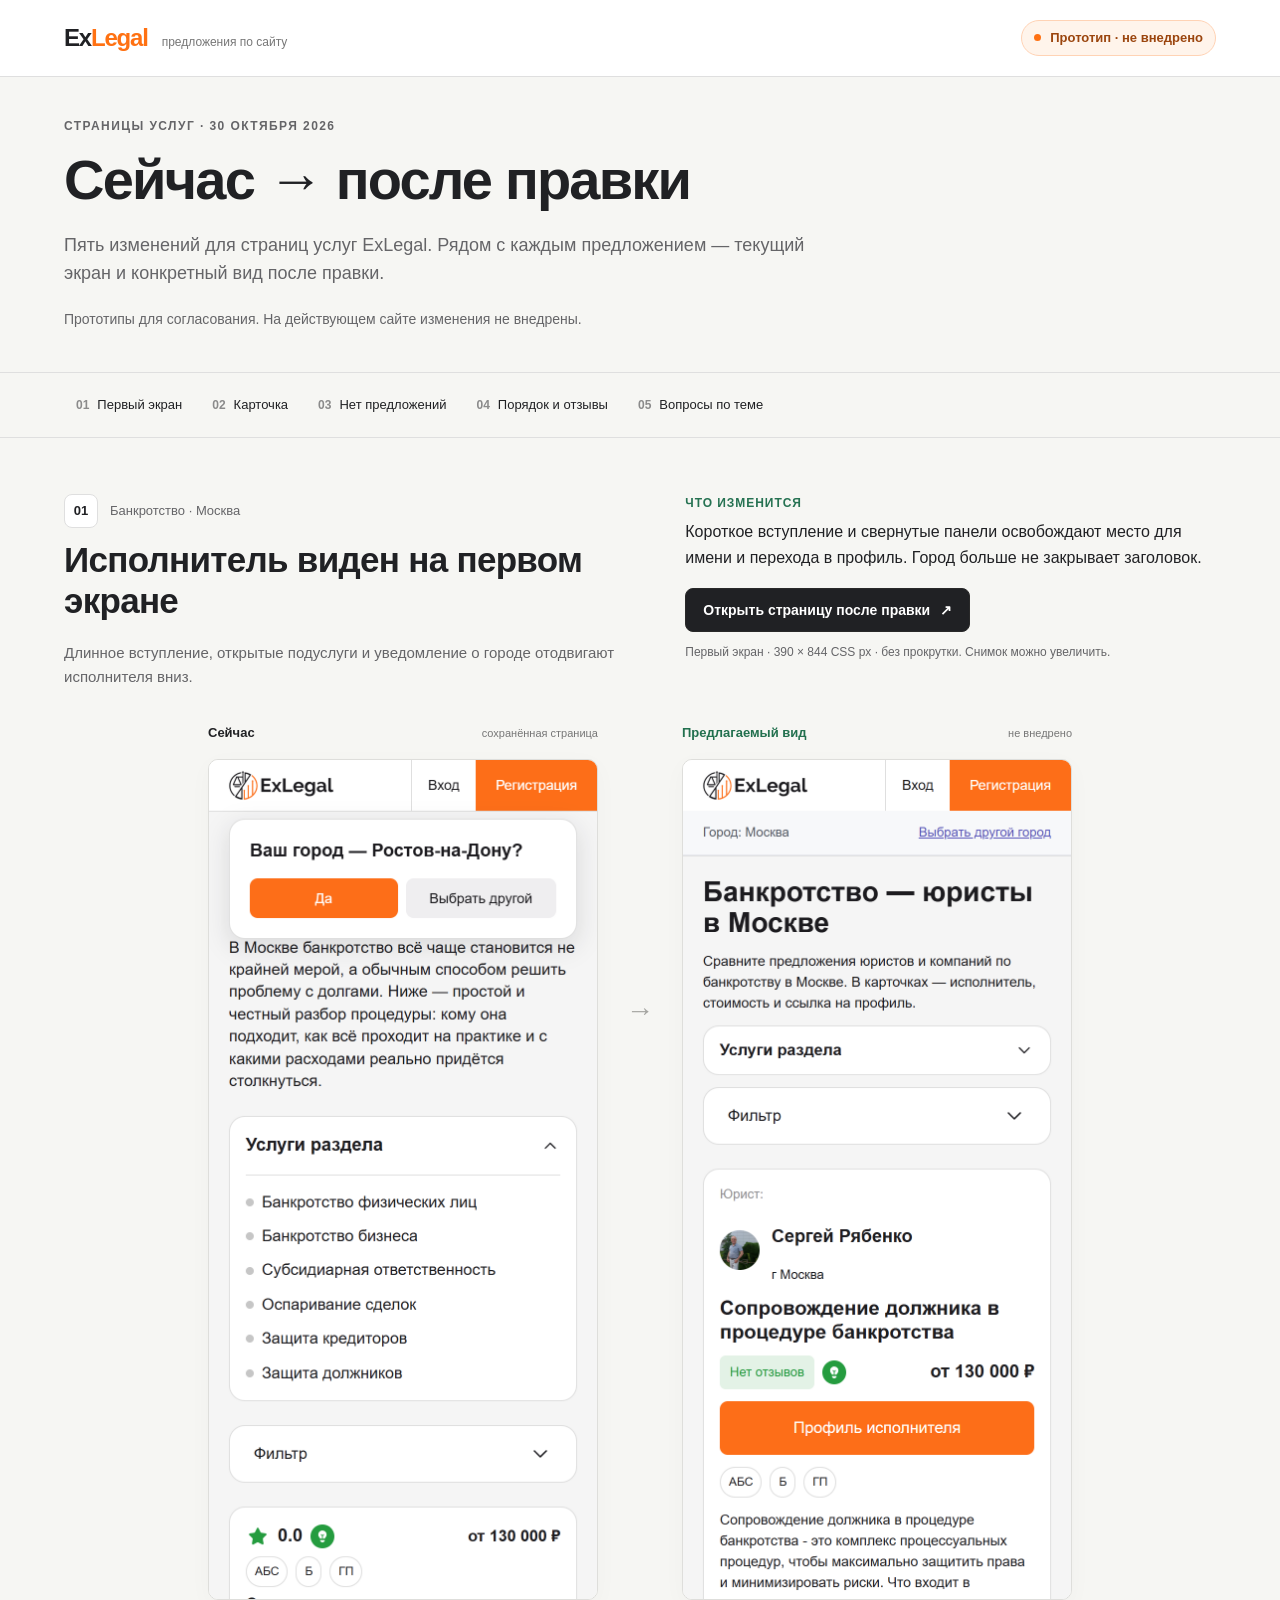
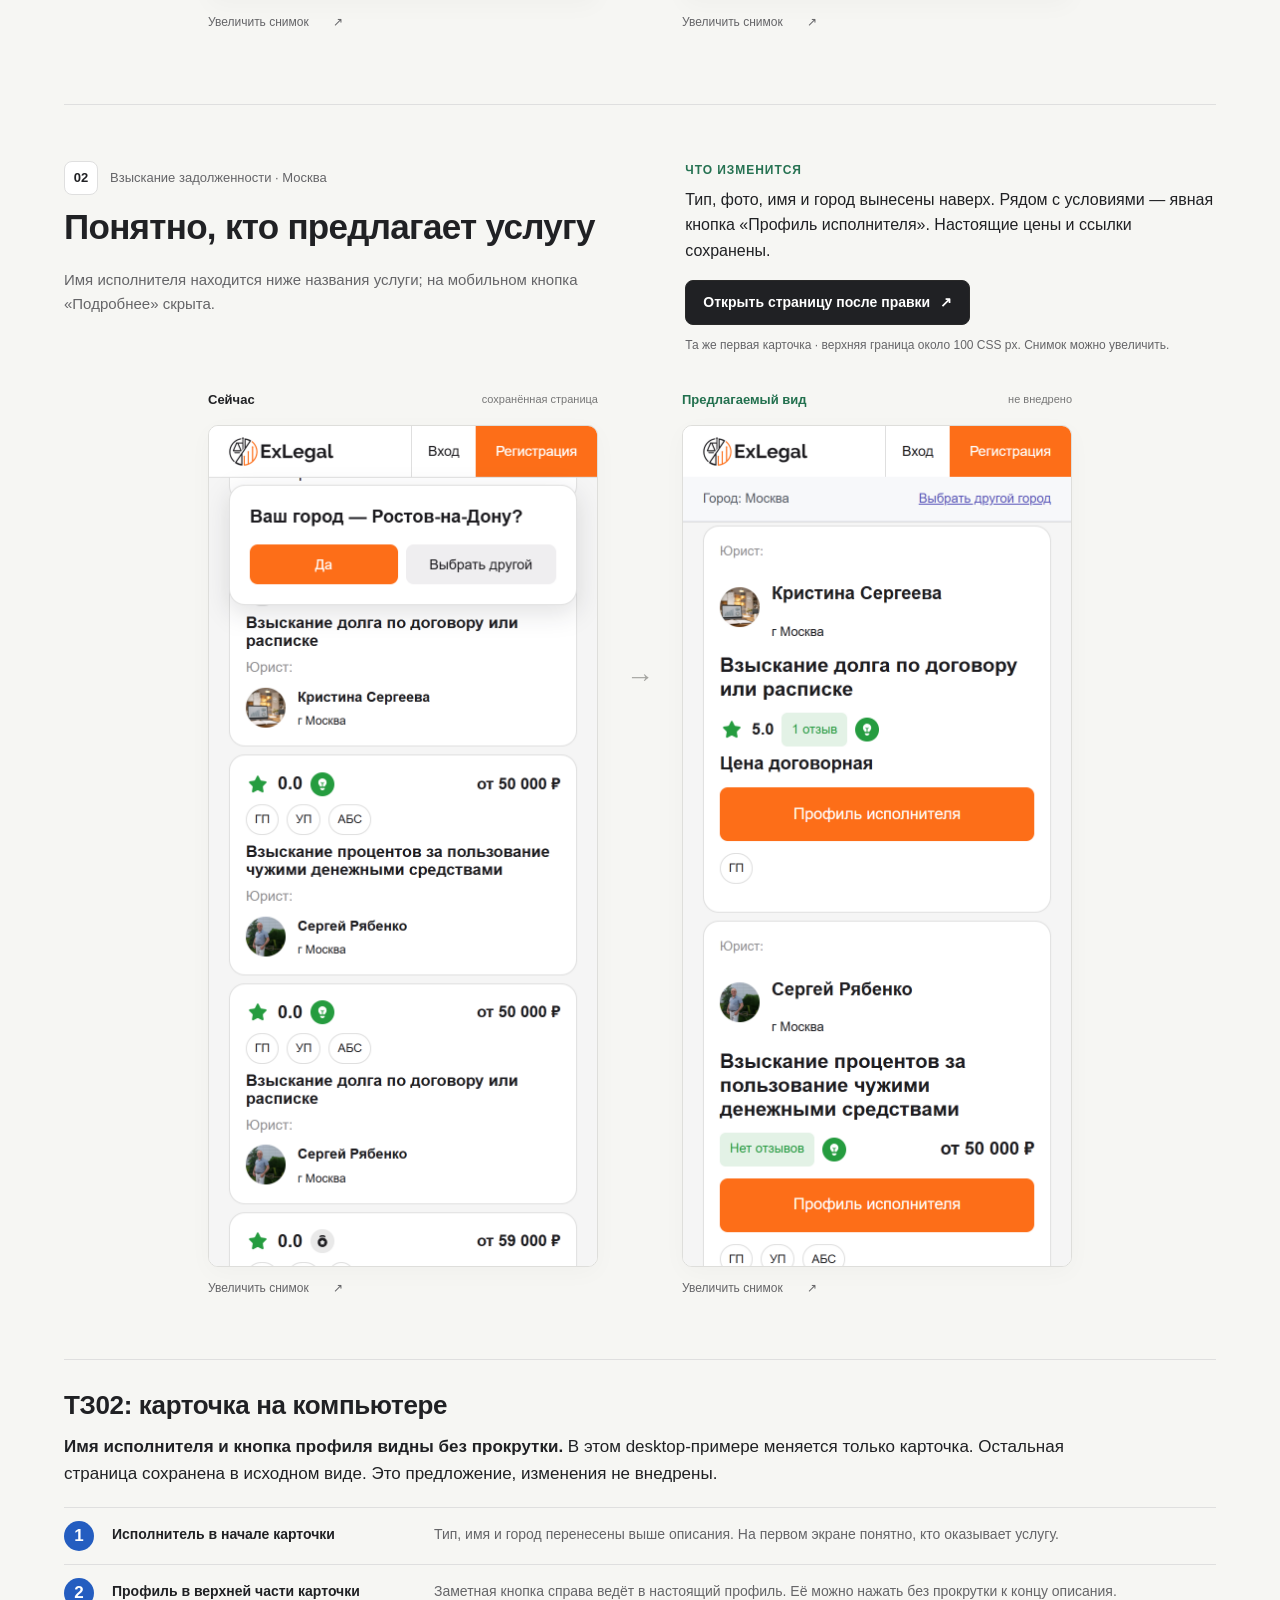
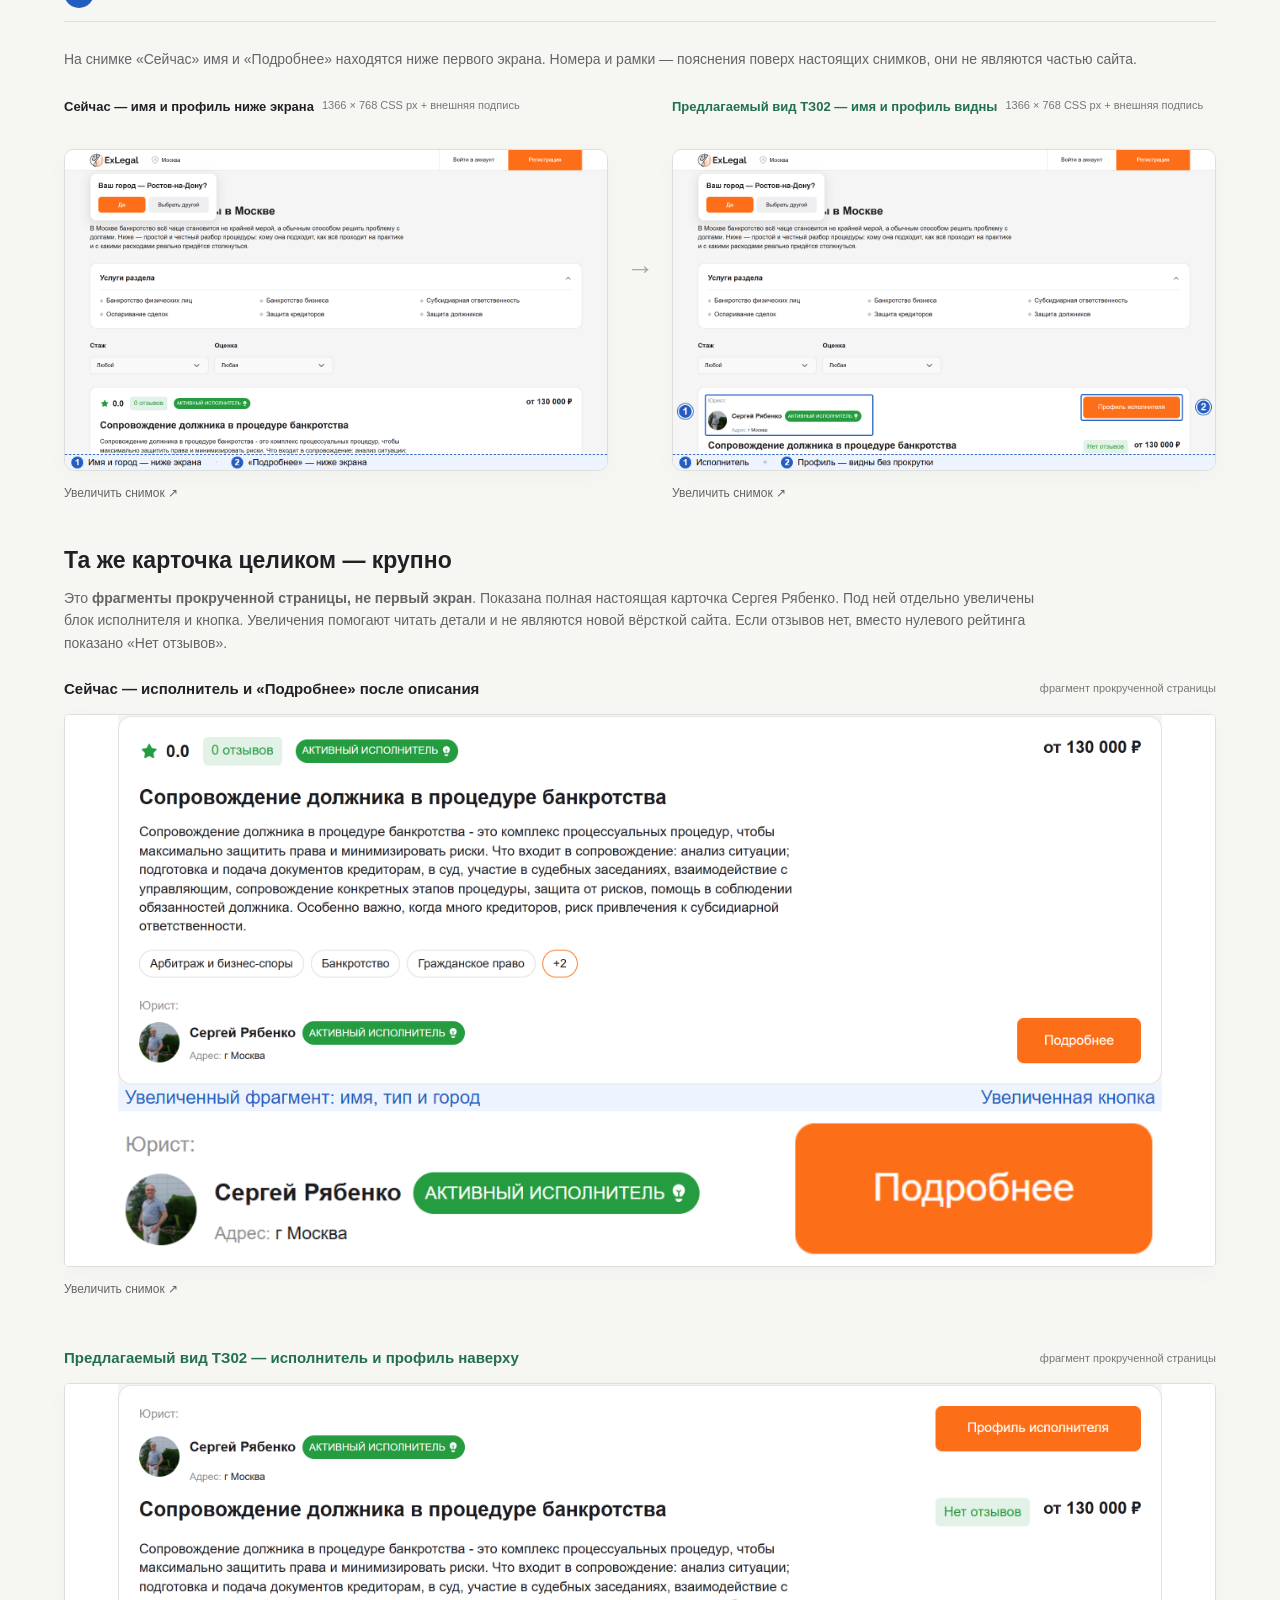
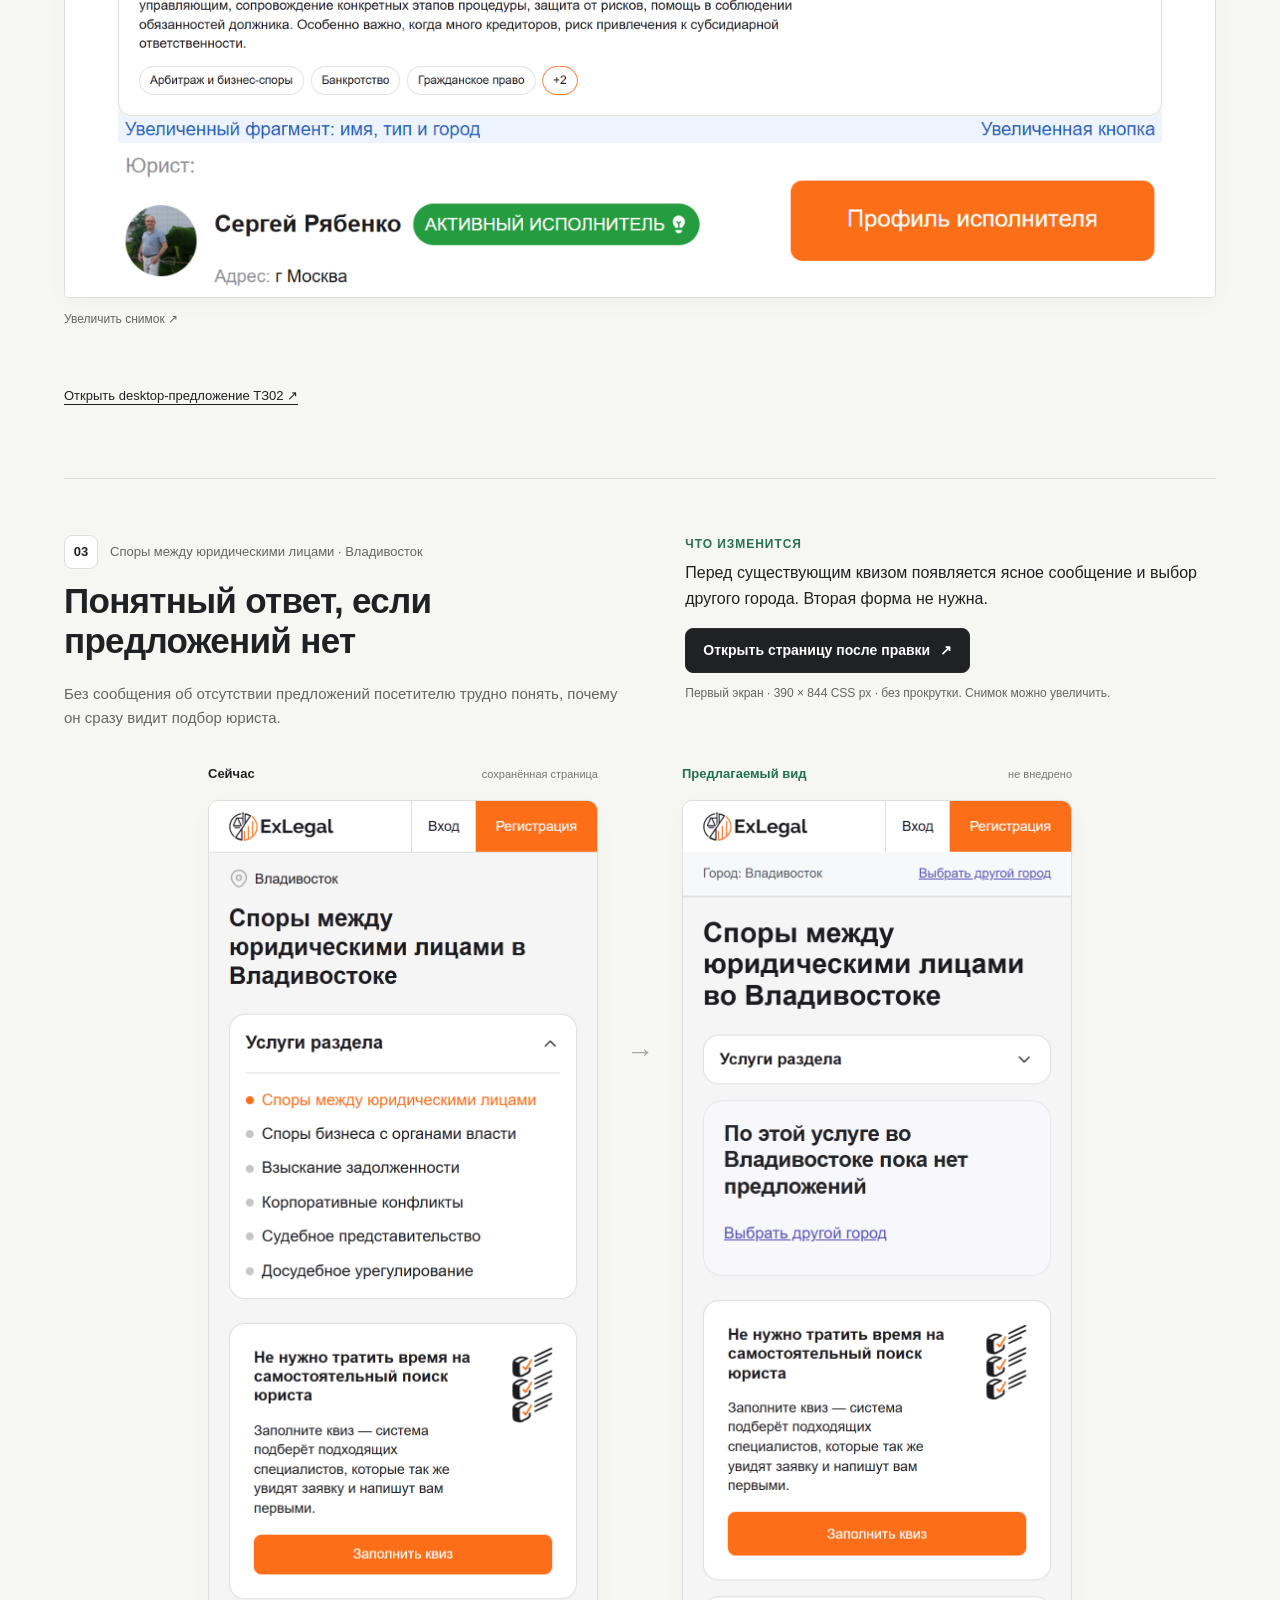
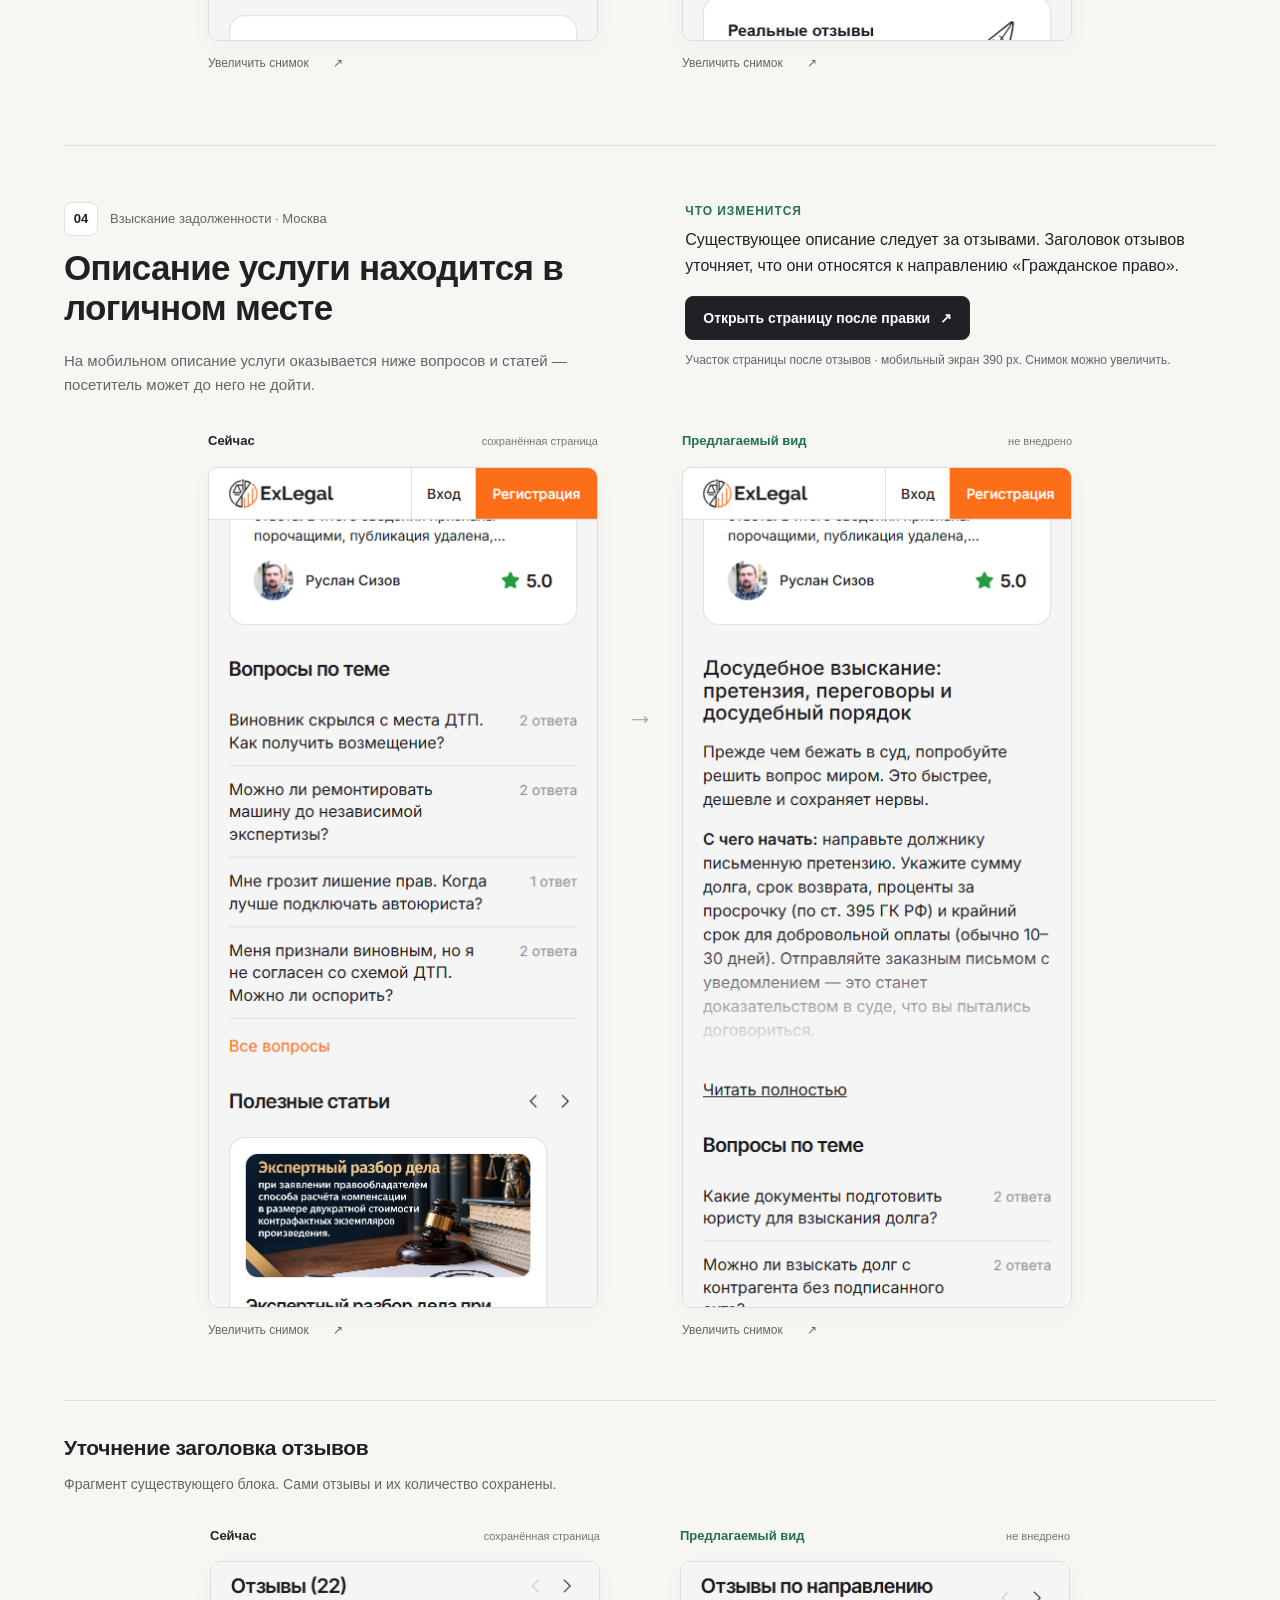
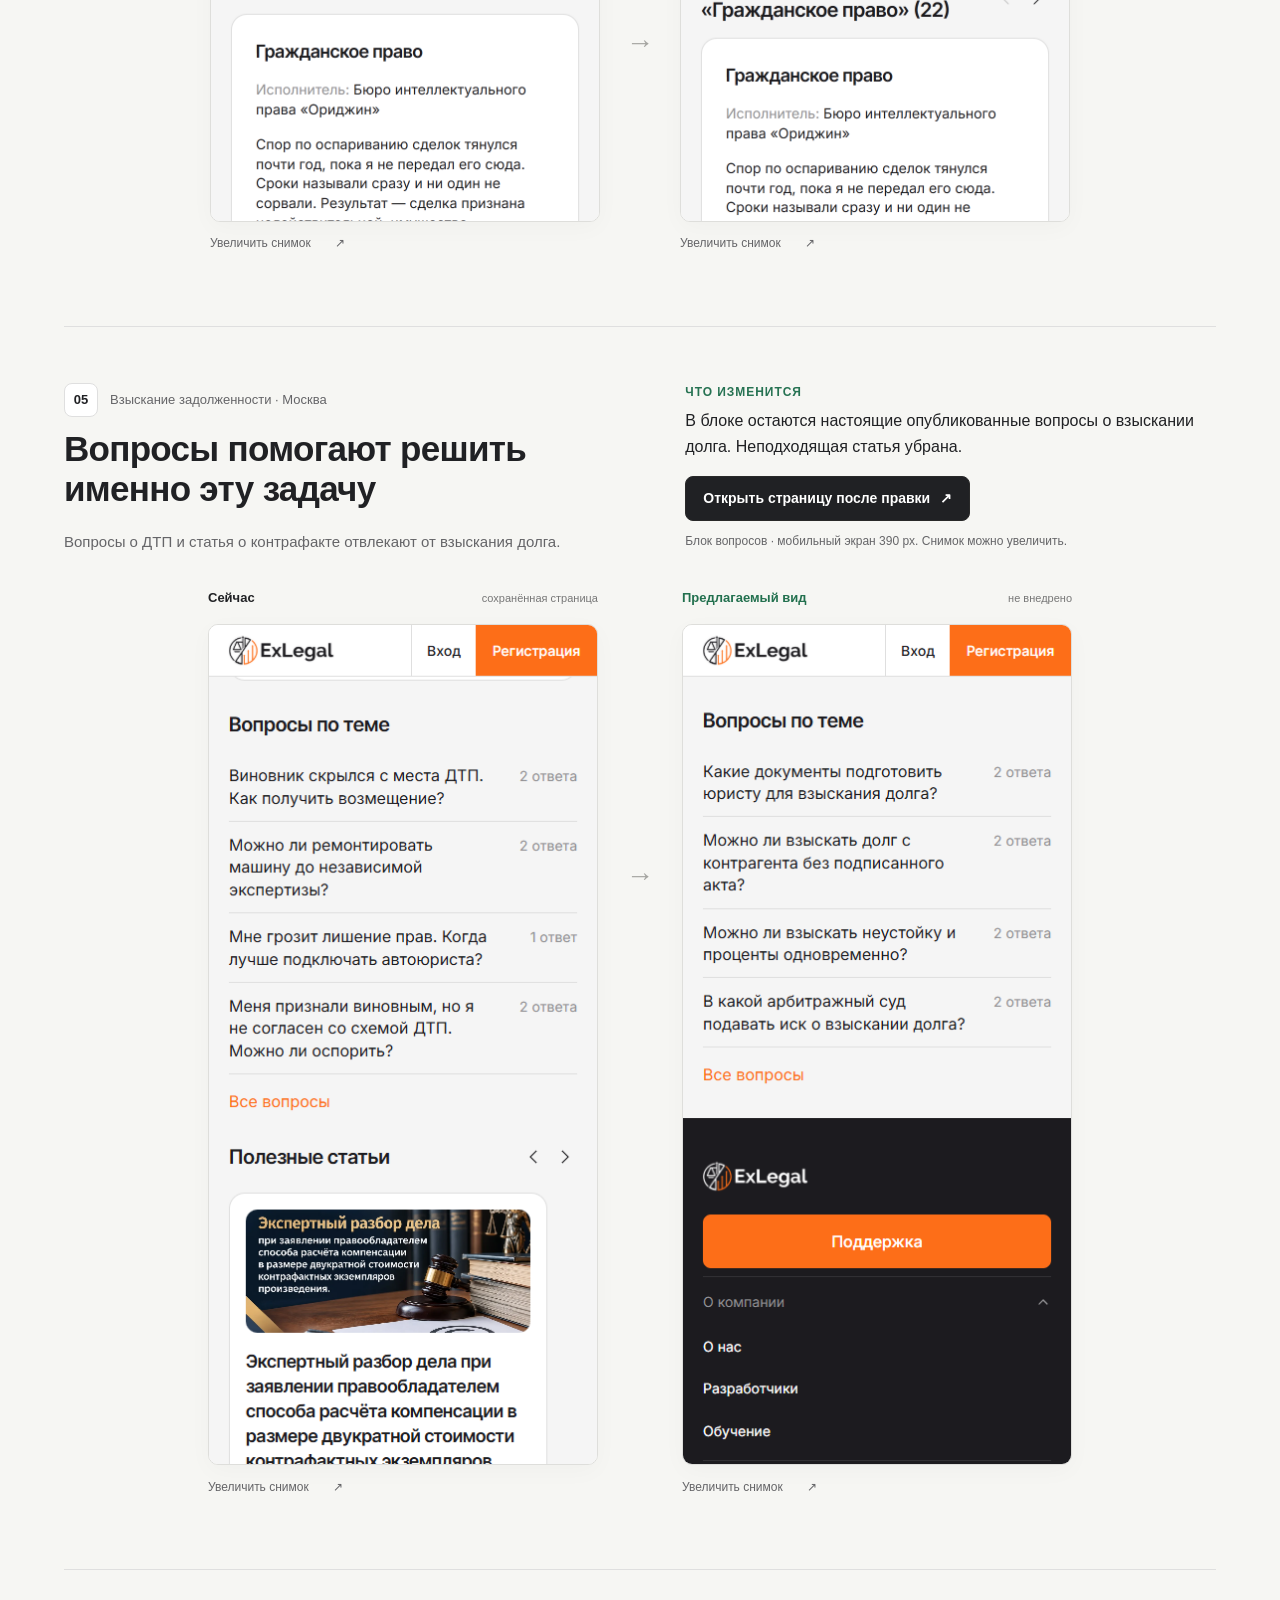
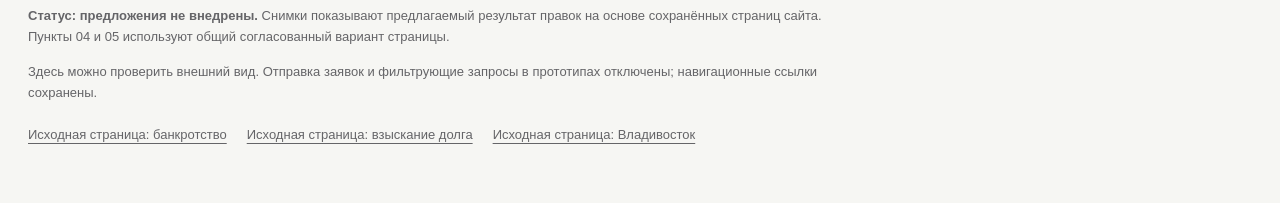
==== index.html @ 8f9559f1 "Publish ExLegal visual review and page prototypes" ====
<!doctype html>
<html lang="ru"><head><meta charset="utf-8"><meta name="viewport" content="width=device-width, initial-scale=1"><meta name="robots" content="noindex,nofollow"><title>ExLegal — как будет выглядеть сайт после правок</title><style>
:root{--ink:#202124;--muted:#656568;--line:#dfdfdf;--accent:#ff7112;--paper:#f6f6f3;--green:#267252}*{box-sizing:border-box}html{scroll-behavior:smooth;scroll-padding-top:96px}body{margin:0;background:var(--paper);color:var(--ink);font:16px/1.6 -apple-system,BlinkMacSystemFont,"Segoe UI",Arial,sans-serif}a{color:inherit;text-underline-offset:4px}button{font:inherit}a:focus-visible,button:focus-visible{outline:3px solid #8854dd;outline-offset:4px}.wrap{max-width:1224px;margin:auto;padding:0 36px}.topbar{border-bottom:1px solid var(--line);background:#fff}.topbar .wrap{display:flex;gap:20px;align-items:center;justify-content:space-between;min-height:76px}.brand{white-space:nowrap;font-size:24px;letter-spacing:-1.2px;font-weight:750;text-decoration:none}.brand i{color:var(--accent);font-style:normal}.status{display:inline-flex;align-items:center;gap:9px;padding:7px 12px;border:1px solid #ffd3b5;background:#fff4eb;color:#9b450e;border-radius:100px;font-size:13px;font-weight:600}.status:before{content:"";width:7px;height:7px;background:var(--accent);border-radius:50%;flex-shrink:0}.hero{padding:40px 36px 28px}.eyebrow{margin:0 0 14px;text-transform:uppercase;letter-spacing:.12em;font-size:12px;font-weight:700;color:var(--muted)}h1{font-size:clamp(32px,4.4vw,56px);line-height:1.07;letter-spacing:-1.8px;max-width:900px;margin:0 0 22px;font-weight:720}.intro{max-width:750px;margin:0;color:var(--muted);font-size:18px;line-height:1.55}.hero-note{margin-top:20px;font-size:14px;color:var(--muted)}.nav{position:sticky;top:0;z-index:2;border-top:1px solid var(--line);border-bottom:1px solid var(--line);background:rgba(246,246,243,.96);backdrop-filter:blur(10px)}.nav .wrap{display:flex;gap:6px;overflow-x:auto;padding-top:12px;padding-bottom:12px}.nav a{display:flex;align-items:center;gap:8px;white-space:nowrap;min-height:40px;padding:6px 12px;border-radius:7px;text-decoration:none;font-size:13px}.nav a:hover{background:#e9e9e5}.nav b{color:#8b8b8b;font-size:12px}.proposal{padding:56px 0 60px;border-bottom:1px solid var(--line)}.section-head{display:grid;grid-template-columns:1.05fr 1fr;gap:64px;align-items:start;margin-bottom:30px}.step{display:flex;align-items:center;gap:12px;margin-bottom:12px;color:var(--muted);font-size:13px}.step b{display:inline-grid;place-items:center;background:#fff;border:1px solid var(--line);border-radius:8px;width:34px;height:34px;color:var(--ink)}h2{font-size:clamp(26px,3vw,35px);line-height:1.15;letter-spacing:-.7px;font-weight:680;margin:0 0 20px}.reason{margin:0;color:var(--muted);font-size:15px}.benefit{margin:0 0 17px;font-size:16px}.benefit-label{display:block;color:var(--green);font-size:12px;text-transform:uppercase;letter-spacing:.08em;margin-bottom:6px;font-weight:700}.page-link{display:inline-flex;align-items:center;justify-content:center;gap:10px;min-height:44px;padding:10px 17px;text-decoration:none;border:1px solid #292929;border-radius:8px;font-size:14px;font-weight:600;background:#202124;color:#fff}.page-link:hover{background:#414141}.meta{font-size:12px;color:var(--muted);margin:11px 0 0}.pair{display:grid;grid-template-columns:minmax(0,390px) 48px minmax(0,390px);justify-content:center;gap:18px;align-items:start;margin-top:26px}.shot{min-width:0;margin:0}.shot figcaption{min-height:40px;display:flex;align-items:center;gap:10px;justify-content:space-between;padding:0 0 10px;font-size:13px}.label-before,.label-after{font-weight:650;white-space:nowrap}.label-after{color:#22704e}.shot-note{color:#777;font-size:11px}.shot-image{display:block;background:#fff;border-radius:10px;overflow:hidden;border:1px solid #dededb;box-shadow:0 6px 24px #17171707}.shot-image img{display:block;width:100%;height:auto}.pair-arrow{display:grid;place-items:center;margin-top:270px;font-size:28px;font-weight:300;color:#a5a5a1}.full-image{display:inline-flex;align-items:center;justify-content:space-between;gap:24px;min-height:44px;text-decoration:none;font-size:12px;color:#656568}.full-image:hover{text-decoration:underline}.extra{margin-top:48px;padding-top:30px;border-top:1px solid var(--line)}.extra h3{font-size:21px;letter-spacing:-.35px;margin:0 0 8px}.extra p{margin:0;color:var(--muted);font-size:14px}.pair-extra{grid-template-columns:minmax(0,1fr) 32px minmax(0,1fr);gap:16px}.pair-extra .pair-arrow{margin-top:150px}.review-extra .pair-extra{grid-template-columns:minmax(0,390px) 48px minmax(0,390px)}.review-extra .pair-arrow{margin-top:100px}.footer{padding:36px 0 50px;color:var(--muted);font-size:13px}.footer p{max-width:820px;margin:0 0 14px}.sources{display:flex;gap:20px;flex-wrap:wrap}.sources a{min-height:36px;display:inline-flex;align-items:center}dialog{border:0;border-radius:14px;padding:0;width:max-content;max-width:94vw;max-height:94vh;background:#fff;color:var(--ink);box-shadow:0 20px 100px #0005}dialog::backdrop{background:#202124c9}.zoom-head{position:sticky;top:0;display:flex;gap:20px;justify-content:space-between;align-items:center;padding:15px 20px;background:white;border-bottom:1px solid var(--line);z-index:1;font-size:13px}.zoom-head p{margin:0}.zoom-head button{min-height:44px;min-width:44px;border:1px solid var(--line);border-radius:8px;background:white;cursor:pointer;font-size:20px}.zoom-body{max-height:77vh;overflow:auto;text-align:center;padding:12px}.zoom-body img{display:block;max-width:100%;width:auto;height:auto;margin:auto}.zoom-foot{padding:8px 20px 14px;font-size:12px}.zoom-foot a{display:inline-flex;min-height:36px;align-items:center}
@media(max-width:800px){.brand span{display:none}.wrap{padding:0 22px}.hero{padding:38px 22px 30px}.section-head{grid-template-columns:1fr;gap:22px}.proposal{padding:36px 0 42px}.pair{gap:10px;grid-template-columns:minmax(0,1fr) 20px minmax(0,1fr)}.pair-arrow{font-size:20px;margin-top:160px}.shot-note{display:none}.shot figcaption{font-size:12px}.pair-extra{grid-template-columns:minmax(0,1fr) 20px minmax(0,1fr)}.pair-extra .pair-arrow{margin-top:90px}.review-extra .pair-extra{grid-template-columns:minmax(0,1fr) 20px minmax(0,1fr)}.review-extra .pair-arrow{margin-top:85px}.full-image{font-size:11px;gap:5px}.topbar .wrap{gap:12px}.status{font-size:11px;line-height:1.2;max-width:210px}.hero-note{font-size:12px}.nav .wrap{padding-top:7px;padding-bottom:7px}.nav a{padding:5px 10px}.zoom-head{padding:8px 12px;gap:8px}.zoom-body{padding:6px}}
@media(prefers-reduced-motion:reduce){html{scroll-behavior:auto}}
</style></head><body><header class="topbar"><div class="wrap"><a class="brand" href="#">Ex<i>Legal</i><span style="font-size:12px;letter-spacing:0;color:#777;font-weight:500;margin-left:14px">предложения по сайту</span></a><span class="status">Прототип · не внедрено</span></div></header><div class="hero wrap"><p class="eyebrow">Страницы услуг · 30 октября 2026</p><h1>Сейчас → после правки</h1><p class="intro">Пять изменений для страниц услуг ExLegal. Рядом с каждым предложением — текущий экран и конкретный вид после правки.</p><p class="hero-note">Прототипы для согласования. На действующем сайте изменения не внедрены.</p></div><nav class="nav" aria-label="Предложения"><div class="wrap"><a href="#tz01"><b>01</b>Первый экран</a><a href="#tz02"><b>02</b>Карточка</a><a href="#tz03"><b>03</b>Нет предложений</a><a href="#tz04"><b>04</b>Порядок и отзывы</a><a href="#tz05"><b>05</b>Вопросы по теме</a></div></nav><main class="wrap"><section class="proposal" id="tz01" aria-labelledby="tz01-title"><div class="section-head"><div><div class="step"><b>01</b><span>Банкротство · Москва</span></div><h2 id="tz01-title">Исполнитель виден на первом экране</h2><p class="reason">Длинное вступление, открытые подуслуги и уведомление о городе отодвигают исполнителя вниз.</p></div><div><p class="benefit"><span class="benefit-label">Что изменится</span>Короткое вступление и свернутые панели освобождают место для имени и перехода в профиль. Город больше не закрывает заголовок.</p><a class="page-link" href="desktop-card-only-v9/mobile-preview.html?scenario=01" target="_blank" rel="noopener">Открыть страницу после правки <span aria-hidden="true">↗</span></a><p class="meta">Первый экран · 390 × 844 CSS px · без прокрутки. Снимок можно увеличить.</p></div></div><div class="pair "><figure class="shot"><figcaption><span class="label-before">Сейчас</span><span class="shot-note">сохранённая страница</span></figcaption><a class="shot-image" href="layout/M1-before-390.png" data-zoom="" data-label="Исполнитель виден на первом экране — Сейчас" aria-label="Увеличить: Исполнитель виден на первом экране — Сейчас"><img src="layout/M1-before-390.png" width="780" height="1688" alt="Сейчас: Исполнитель виден на первом экране" loading="lazy"></a><a class="full-image" href="layout/M1-before-390.png" data-zoom="" data-label="Исполнитель виден на первом экране — Сейчас">Увеличить снимок <span aria-hidden="true">↗</span></a></figure><div class="pair-arrow" aria-hidden="true">→</div><figure class="shot"><figcaption><span class="label-after">Предлагаемый вид</span><span class="shot-note">не внедрено</span></figcaption><a class="shot-image" href="layout/M1-after-390.png" data-zoom="" data-label="Исполнитель виден на первом экране — Предлагаемый вид" aria-label="Увеличить: Исполнитель виден на первом экране — Предлагаемый вид"><img src="layout/M1-after-390.png" width="780" height="1688" alt="Предлагаемый вид: Исполнитель виден на первом экране" loading="lazy"></a><a class="full-image" href="layout/M1-after-390.png" data-zoom="" data-label="Исполнитель виден на первом экране — Предлагаемый вид">Увеличить снимок <span aria-hidden="true">↗</span></a></figure></div></section><section class="proposal" id="tz02" aria-labelledby="tz02-title"><div class="section-head"><div><div class="step"><b>02</b><span>Взыскание задолженности · Москва</span></div><h2 id="tz02-title">Понятно, кто предлагает услугу</h2><p class="reason">Имя исполнителя находится ниже названия услуги; на мобильном кнопка «Подробнее» скрыта.</p></div><div><p class="benefit"><span class="benefit-label">Что изменится</span>Тип, фото, имя и город вынесены наверх. Рядом с условиями — явная кнопка «Профиль исполнителя». Настоящие цены и ссылки сохранены.</p><a class="page-link" href="desktop-card-only-v9/mobile-preview.html?scenario=02" target="_blank" rel="noopener">Открыть страницу после правки <span aria-hidden="true">↗</span></a><p class="meta">Та же первая карточка · верхняя граница около 100 CSS px. Снимок можно увеличить.</p></div></div><div class="pair "><figure class="shot"><figcaption><span class="label-before">Сейчас</span><span class="shot-note">сохранённая страница</span></figcaption><a class="shot-image" href="layout/M3-card-before-390.png" data-zoom="" data-label="Понятно, кто предлагает услугу — Сейчас" aria-label="Увеличить: Понятно, кто предлагает услугу — Сейчас"><img src="layout/M3-card-before-390.png" width="780" height="1688" alt="Сейчас: Понятно, кто предлагает услугу" loading="lazy"></a><a class="full-image" href="layout/M3-card-before-390.png" data-zoom="" data-label="Понятно, кто предлагает услугу — Сейчас">Увеличить снимок <span aria-hidden="true">↗</span></a></figure><div class="pair-arrow" aria-hidden="true">→</div><figure class="shot"><figcaption><span class="label-after">Предлагаемый вид</span><span class="shot-note">не внедрено</span></figcaption><a class="shot-image" href="layout/M3-card-after-390.png" data-zoom="" data-label="Понятно, кто предлагает услугу — Предлагаемый вид" aria-label="Увеличить: Понятно, кто предлагает услугу — Предлагаемый вид"><img src="layout/M3-card-after-390.png" width="780" height="1688" alt="Предлагаемый вид: Понятно, кто предлагает услугу" loading="lazy"></a><a class="full-image" href="layout/M3-card-after-390.png" data-zoom="" data-label="Понятно, кто предлагает услугу — Предлагаемый вид">Увеличить снимок <span aria-hidden="true">↗</span></a></figure></div><div class="extra" id="desktop"><style>#desktop h3{font-size:26px;line-height:1.2}#desktop .dex-main{font-size:17px;color:#202124;max-width:1000px;margin:12px 0 20px}#desktop .dex-legend{list-style:none;padding:0;margin:20px 0 26px;border-top:1px solid #dfdfdf}#desktop .dex-legend li{display:grid;grid-template-columns:36px 310px 1fr;gap:12px;align-items:start;padding:13px 0;border-bottom:1px solid #dfdfdf;font-size:14px;line-height:1.5}#desktop .dex-n{display:grid;place-items:center;width:30px;height:30px;background:#245dc0;color:white;border-radius:50%;font-weight:700;font-size:17px}#desktop .dex-legend strong{padding-top:3px;font-weight:650}#desktop .dex-legend p{font-size:14px;line-height:1.5;padding-top:3px}#desktop .dex-pair{margin-bottom:28px}#desktop .dex-pair figcaption{flex-wrap:wrap;justify-content:flex-start;align-items:flex-start;gap:2px 8px;min-height:52px}#desktop .dex-pair .label-before,#desktop .dex-pair .label-after{white-space:normal}#desktop .dex-card-title{font-size:23px;line-height:1.2;margin:32px 0 12px}#desktop .dex-details-note{max-width:1000px;margin:0 0 20px}#desktop .dex-card{margin:20px 0 32px}#desktop .dex-card .shot-image{border-radius:5px}#desktop .dex-card figcaption{font-size:15px;flex-wrap:wrap}#desktop .dex-card .label-before,#desktop .dex-card .label-after{white-space:normal;min-width:0}#desktop .dex-links{display:flex;flex-wrap:wrap;gap:16px;font-size:13px}#desktop .dex-links a{display:inline-flex;align-items:center;min-height:44px}@media(max-width:800px){#desktop .dex-legend li{grid-template-columns:30px minmax(0,1fr);gap:8px 12px}#desktop .dex-legend p{grid-column:2;padding-top:0}#desktop .dex-legend strong{font-size:14px}#desktop .dex-card figcaption{align-items:flex-start;line-height:1.3;min-height:44px}#desktop h3{font-size:23px}#desktop .dex-main{font-size:16px}}</style><div class="dex-overview"><h3>ТЗ02: карточка на компьютере</h3><p class="dex-main"><strong>Имя исполнителя и кнопка профиля видны без прокрутки.</strong> В этом desktop-примере меняется только карточка. Остальная страница сохранена в исходном виде. Это предложение, изменения не внедрены.</p><ol class="dex-legend"><li><span class="dex-n">1</span><strong>Исполнитель в начале карточки</strong><p>Тип, имя и город перенесены выше описания. На первом экране понятно, кто оказывает услугу.</p></li><li><span class="dex-n">2</span><strong>Профиль в верхней части карточки</strong><p>Заметная кнопка справа ведёт в настоящий профиль. Её можно нажать без прокрутки к концу описания.</p></li></ol><p>На снимке «Сейчас» имя и «Подробнее» находятся ниже первого экрана. Номера и рамки — пояснения поверх настоящих снимков, они не являются частью сайта.</p><div class="pair pair-extra dex-pair"><figure class="shot "><figcaption><span class="label-before">Сейчас — имя и профиль ниже экрана</span><span class="shot-note">1366 × 768 CSS px + внешняя подпись</span></figcaption><a class="shot-image" href="desktop-card-only-v9/viewport-before-annotated.png" data-zoom="" data-label="Сейчас — имя и профиль ниже экрана"><img src="desktop-card-only-v9/viewport-before-annotated.png" width="1366" height="808" alt="Сейчас — имя и профиль ниже экрана" loading="lazy"></a><a class="full-image" href="desktop-card-only-v9/viewport-before-annotated.png" data-zoom="" data-label="Сейчас — имя и профиль ниже экрана">Увеличить снимок ↗</a></figure><div class="pair-arrow" aria-hidden="true">→</div><figure class="shot "><figcaption><span class="label-after">Предлагаемый вид ТЗ02 — имя и профиль видны</span><span class="shot-note">1366 × 768 CSS px + внешняя подпись</span></figcaption><a class="shot-image" href="desktop-card-only-v9/viewport-after-annotated.png" data-zoom="" data-label="Предлагаемый вид ТЗ02 — имя и профиль видны"><img src="desktop-card-only-v9/viewport-after-annotated.png" width="1366" height="808" alt="Предлагаемый вид ТЗ02 — имя и профиль видны" loading="lazy"></a><a class="full-image" href="desktop-card-only-v9/viewport-after-annotated.png" data-zoom="" data-label="Предлагаемый вид ТЗ02 — имя и профиль видны">Увеличить снимок ↗</a></figure></div></div><h4 class="dex-card-title">Та же карточка целиком — крупно</h4><p class="dex-details-note">Это <strong>фрагменты прокрученной страницы, не первый экран</strong>. Показана полная настоящая карточка Сергея Рябенко. Под ней отдельно увеличены блок исполнителя и кнопка. Увеличения помогают читать детали и не являются новой вёрсткой сайта. Если отзывов нет, вместо нулевого рейтинга показано «Нет отзывов».</p><figure class="shot dex-card"><figcaption><span class="label-before">Сейчас — исполнитель и «Подробнее» после описания</span><span class="shot-note">фрагмент прокрученной страницы</span></figcaption><a class="shot-image" href="desktop-card-only-v9/card-before-detail.png" data-zoom="" data-label="Сейчас — исполнитель и «Подробнее» после описания"><img src="desktop-card-only-v9/card-before-detail.png" width="1366" height="655" alt="Сейчас — исполнитель и «Подробнее» после описания" loading="lazy"></a><a class="full-image" href="desktop-card-only-v9/card-before-detail.png" data-zoom="" data-label="Сейчас — исполнитель и «Подробнее» после описания">Увеличить снимок ↗</a></figure><figure class="shot dex-card"><figcaption><span class="label-after">Предлагаемый вид ТЗ02 — исполнитель и профиль наверху</span><span class="shot-note">фрагмент прокрученной страницы</span></figcaption><a class="shot-image" href="desktop-card-only-v9/card-after-detail.png" data-zoom="" data-label="Предлагаемый вид ТЗ02 — исполнитель и профиль наверху"><img src="desktop-card-only-v9/card-after-detail.png" width="1366" height="609" alt="Предлагаемый вид ТЗ02 — исполнитель и профиль наверху" loading="lazy"></a><a class="full-image" href="desktop-card-only-v9/card-after-detail.png" data-zoom="" data-label="Предлагаемый вид ТЗ02 — исполнитель и профиль наверху">Увеличить снимок ↗</a></figure><div class="dex-links"><a href="desktop-card-only-v9/M1-card-only-after.html" target="_blank" rel="noopener">Открыть desktop-предложение ТЗ02 ↗</a></div></div></section><section class="proposal" id="tz03" aria-labelledby="tz03-title"><div class="section-head"><div><div class="step"><b>03</b><span>Споры между юридическими лицами · Владивосток</span></div><h2 id="tz03-title">Понятный ответ, если предложений нет</h2><p class="reason">Без сообщения об отсутствии предложений посетителю трудно понять, почему он сразу видит подбор юриста.</p></div><div><p class="benefit"><span class="benefit-label">Что изменится</span>Перед существующим квизом появляется ясное сообщение и выбор другого города. Вторая форма не нужна.</p><a class="page-link" href="desktop-card-only-v9/mobile-preview.html?scenario=03" target="_blank" rel="noopener">Открыть страницу после правки <span aria-hidden="true">↗</span></a><p class="meta">Первый экран · 390 × 844 CSS px · без прокрутки. Снимок можно увеличить.</p></div></div><div class="pair "><figure class="shot"><figcaption><span class="label-before">Сейчас</span><span class="shot-note">сохранённая страница</span></figcaption><a class="shot-image" href="layout/R4-before-390.png" data-zoom="" data-label="Понятный ответ, если предложений нет — Сейчас" aria-label="Увеличить: Понятный ответ, если предложений нет — Сейчас"><img src="layout/R4-before-390.png" width="780" height="1688" alt="Сейчас: Понятный ответ, если предложений нет" loading="lazy"></a><a class="full-image" href="layout/R4-before-390.png" data-zoom="" data-label="Понятный ответ, если предложений нет — Сейчас">Увеличить снимок <span aria-hidden="true">↗</span></a></figure><div class="pair-arrow" aria-hidden="true">→</div><figure class="shot"><figcaption><span class="label-after">Предлагаемый вид</span><span class="shot-note">не внедрено</span></figcaption><a class="shot-image" href="layout/R4-after-390.png" data-zoom="" data-label="Понятный ответ, если предложений нет — Предлагаемый вид" aria-label="Увеличить: Понятный ответ, если предложений нет — Предлагаемый вид"><img src="layout/R4-after-390.png" width="780" height="1688" alt="Предлагаемый вид: Понятный ответ, если предложений нет" loading="lazy"></a><a class="full-image" href="layout/R4-after-390.png" data-zoom="" data-label="Понятный ответ, если предложений нет — Предлагаемый вид">Увеличить снимок <span aria-hidden="true">↗</span></a></figure></div></section><section class="proposal" id="tz04" aria-labelledby="tz04-title"><div class="section-head"><div><div class="step"><b>04</b><span>Взыскание задолженности · Москва</span></div><h2 id="tz04-title">Описание услуги находится в логичном месте</h2><p class="reason">На мобильном описание услуги оказывается ниже вопросов и статей — посетитель может до него не дойти.</p></div><div><p class="benefit"><span class="benefit-label">Что изменится</span>Существующее описание следует за отзывами. Заголовок отзывов уточняет, что они относятся к направлению «Гражданское право».</p><a class="page-link" href="content/combined-after.html#preview-description" target="_blank" rel="noopener">Открыть страницу после правки <span aria-hidden="true">↗</span></a><p class="meta">Участок страницы после отзывов · мобильный экран 390 px. Снимок можно увеличить.</p></div></div><div class="pair "><figure class="shot"><figcaption><span class="label-before">Сейчас</span><span class="shot-note">сохранённая страница</span></figcaption><a class="shot-image" href="content/png/tz04-order-before-390.png" data-zoom="" data-label="Описание услуги находится в логичном месте — Сейчас" aria-label="Увеличить: Описание услуги находится в логичном месте — Сейчас"><img src="content/png/tz04-order-before-390.png" width="390" height="844" alt="Сейчас: Описание услуги находится в логичном месте" loading="lazy"></a><a class="full-image" href="content/png/tz04-order-before-390.png" data-zoom="" data-label="Описание услуги находится в логичном месте — Сейчас">Увеличить снимок <span aria-hidden="true">↗</span></a></figure><div class="pair-arrow" aria-hidden="true">→</div><figure class="shot"><figcaption><span class="label-after">Предлагаемый вид</span><span class="shot-note">не внедрено</span></figcaption><a class="shot-image" href="content/png/tz04-combined-after-390.png" data-zoom="" data-label="Описание услуги находится в логичном месте — Предлагаемый вид" aria-label="Увеличить: Описание услуги находится в логичном месте — Предлагаемый вид"><img src="content/png/tz04-combined-after-390.png" width="390" height="844" alt="Предлагаемый вид: Описание услуги находится в логичном месте" loading="lazy"></a><a class="full-image" href="content/png/tz04-combined-after-390.png" data-zoom="" data-label="Описание услуги находится в логичном месте — Предлагаемый вид">Увеличить снимок <span aria-hidden="true">↗</span></a></figure></div><div class="extra review-extra" id="review-heading"><h3>Уточнение заголовка отзывов</h3><p>Фрагмент существующего блока. Сами отзывы и их количество сохранены.</p><div class="pair pair-extra"><figure class="shot"><figcaption><span class="label-before">Сейчас</span><span class="shot-note">сохранённая страница</span></figcaption><a class="shot-image" href="content/png/tz04-reviews-header-before.png" data-zoom="" data-label="Уточнение заголовка отзывов — Сейчас" aria-label="Увеличить: Уточнение заголовка отзывов — Сейчас"><img src="content/png/tz04-reviews-header-before.png" width="780" height="520" alt="Сейчас: Уточнение заголовка отзывов" loading="lazy"></a><a class="full-image" href="content/png/tz04-reviews-header-before.png" data-zoom="" data-label="Уточнение заголовка отзывов — Сейчас">Увеличить снимок <span aria-hidden="true">↗</span></a></figure><div class="pair-arrow" aria-hidden="true">→</div><figure class="shot"><figcaption><span class="label-after">Предлагаемый вид</span><span class="shot-note">не внедрено</span></figcaption><a class="shot-image" href="content/png/tz04-reviews-header-after.png" data-zoom="" data-label="Уточнение заголовка отзывов — Предлагаемый вид" aria-label="Увеличить: Уточнение заголовка отзывов — Предлагаемый вид"><img src="content/png/tz04-reviews-header-after.png" width="780" height="520" alt="Предлагаемый вид: Уточнение заголовка отзывов" loading="lazy"></a><a class="full-image" href="content/png/tz04-reviews-header-after.png" data-zoom="" data-label="Уточнение заголовка отзывов — Предлагаемый вид">Увеличить снимок <span aria-hidden="true">↗</span></a></figure></div></div></section><section class="proposal" id="tz05" aria-labelledby="tz05-title"><div class="section-head"><div><div class="step"><b>05</b><span>Взыскание задолженности · Москва</span></div><h2 id="tz05-title">Вопросы помогают решить именно эту задачу</h2><p class="reason">Вопросы о ДТП и статья о контрафакте отвлекают от взыскания долга.</p></div><div><p class="benefit"><span class="benefit-label">Что изменится</span>В блоке остаются настоящие опубликованные вопросы о взыскании долга. Неподходящая статья убрана.</p><a class="page-link" href="content/combined-after.html#preview-questions" target="_blank" rel="noopener">Открыть страницу после правки <span aria-hidden="true">↗</span></a><p class="meta">Блок вопросов · мобильный экран 390 px. Снимок можно увеличить.</p></div></div><div class="pair "><figure class="shot"><figcaption><span class="label-before">Сейчас</span><span class="shot-note">сохранённая страница</span></figcaption><a class="shot-image" href="content/png/tz05-links-before-390.png" data-zoom="" data-label="Вопросы помогают решить именно эту задачу — Сейчас" aria-label="Увеличить: Вопросы помогают решить именно эту задачу — Сейчас"><img src="content/png/tz05-links-before-390.png" width="390" height="844" alt="Сейчас: Вопросы помогают решить именно эту задачу" loading="lazy"></a><a class="full-image" href="content/png/tz05-links-before-390.png" data-zoom="" data-label="Вопросы помогают решить именно эту задачу — Сейчас">Увеличить снимок <span aria-hidden="true">↗</span></a></figure><div class="pair-arrow" aria-hidden="true">→</div><figure class="shot"><figcaption><span class="label-after">Предлагаемый вид</span><span class="shot-note">не внедрено</span></figcaption><a class="shot-image" href="content/png/tz05-combined-after-390.png" data-zoom="" data-label="Вопросы помогают решить именно эту задачу — Предлагаемый вид" aria-label="Увеличить: Вопросы помогают решить именно эту задачу — Предлагаемый вид"><img src="content/png/tz05-combined-after-390.png" width="390" height="844" alt="Предлагаемый вид: Вопросы помогают решить именно эту задачу" loading="lazy"></a><a class="full-image" href="content/png/tz05-combined-after-390.png" data-zoom="" data-label="Вопросы помогают решить именно эту задачу — Предлагаемый вид">Увеличить снимок <span aria-hidden="true">↗</span></a></figure></div></section></main><footer class="footer wrap"><p><strong>Статус: предложения не внедрены.</strong> Снимки показывают предлагаемый результат правок на основе сохранённых страниц сайта. Пункты 04 и 05 используют общий согласованный вариант страницы.</p><p>Здесь можно проверить внешний вид. Отправка заявок и фильтрующие запросы в прототипах отключены; навигационные ссылки сохранены.</p><div class="sources"><a href="https://exlegal.ru/uslugi/bankrotstvo" target="_blank" rel="noopener">Исходная страница: банкротство</a><a href="https://exlegal.ru/uslugi/vzyskanie-dolgov" target="_blank" rel="noopener">Исходная страница: взыскание долга</a><a href="https://exlegal.ru/vladivostok/uslugi/spory-mezhdu-yuridicheskimi-litsami" target="_blank" rel="noopener">Исходная страница: Владивосток</a></div></footer><dialog id="zoom" aria-labelledby="zoom-title"><div class="zoom-head"><p id="zoom-title"></p><button id="close-zoom" type="button" aria-label="Закрыть увеличенный снимок">×</button></div><div class="zoom-body"><img id="zoom-image" alt=""></div><div class="zoom-foot"><a id="zoom-original" target="_blank" rel="noopener">Открыть исходный PNG ↗</a></div></dialog><script>const zoom=document.getElementById('zoom');document.querySelectorAll('[data-zoom]').forEach(a=>a.addEventListener('click',e=>{e.preventDefault();const src=a.getAttribute('href'),label=a.dataset.label;document.getElementById('zoom-title').textContent=label;document.getElementById('zoom-image').src=src;document.getElementById('zoom-image').alt=label;document.getElementById('zoom-original').href=src;zoom.showModal();document.getElementById('close-zoom').focus()}));document.getElementById('close-zoom').addEventListener('click',()=>zoom.close());zoom.addEventListener('click',e=>{if(e.target===zoom){const r=zoom.getBoundingClientRect();if(e.clientX<r.left||e.clientX>r.right||e.clientY<r.top||e.clientY>r.bottom)zoom.close()}});</script></body></html>
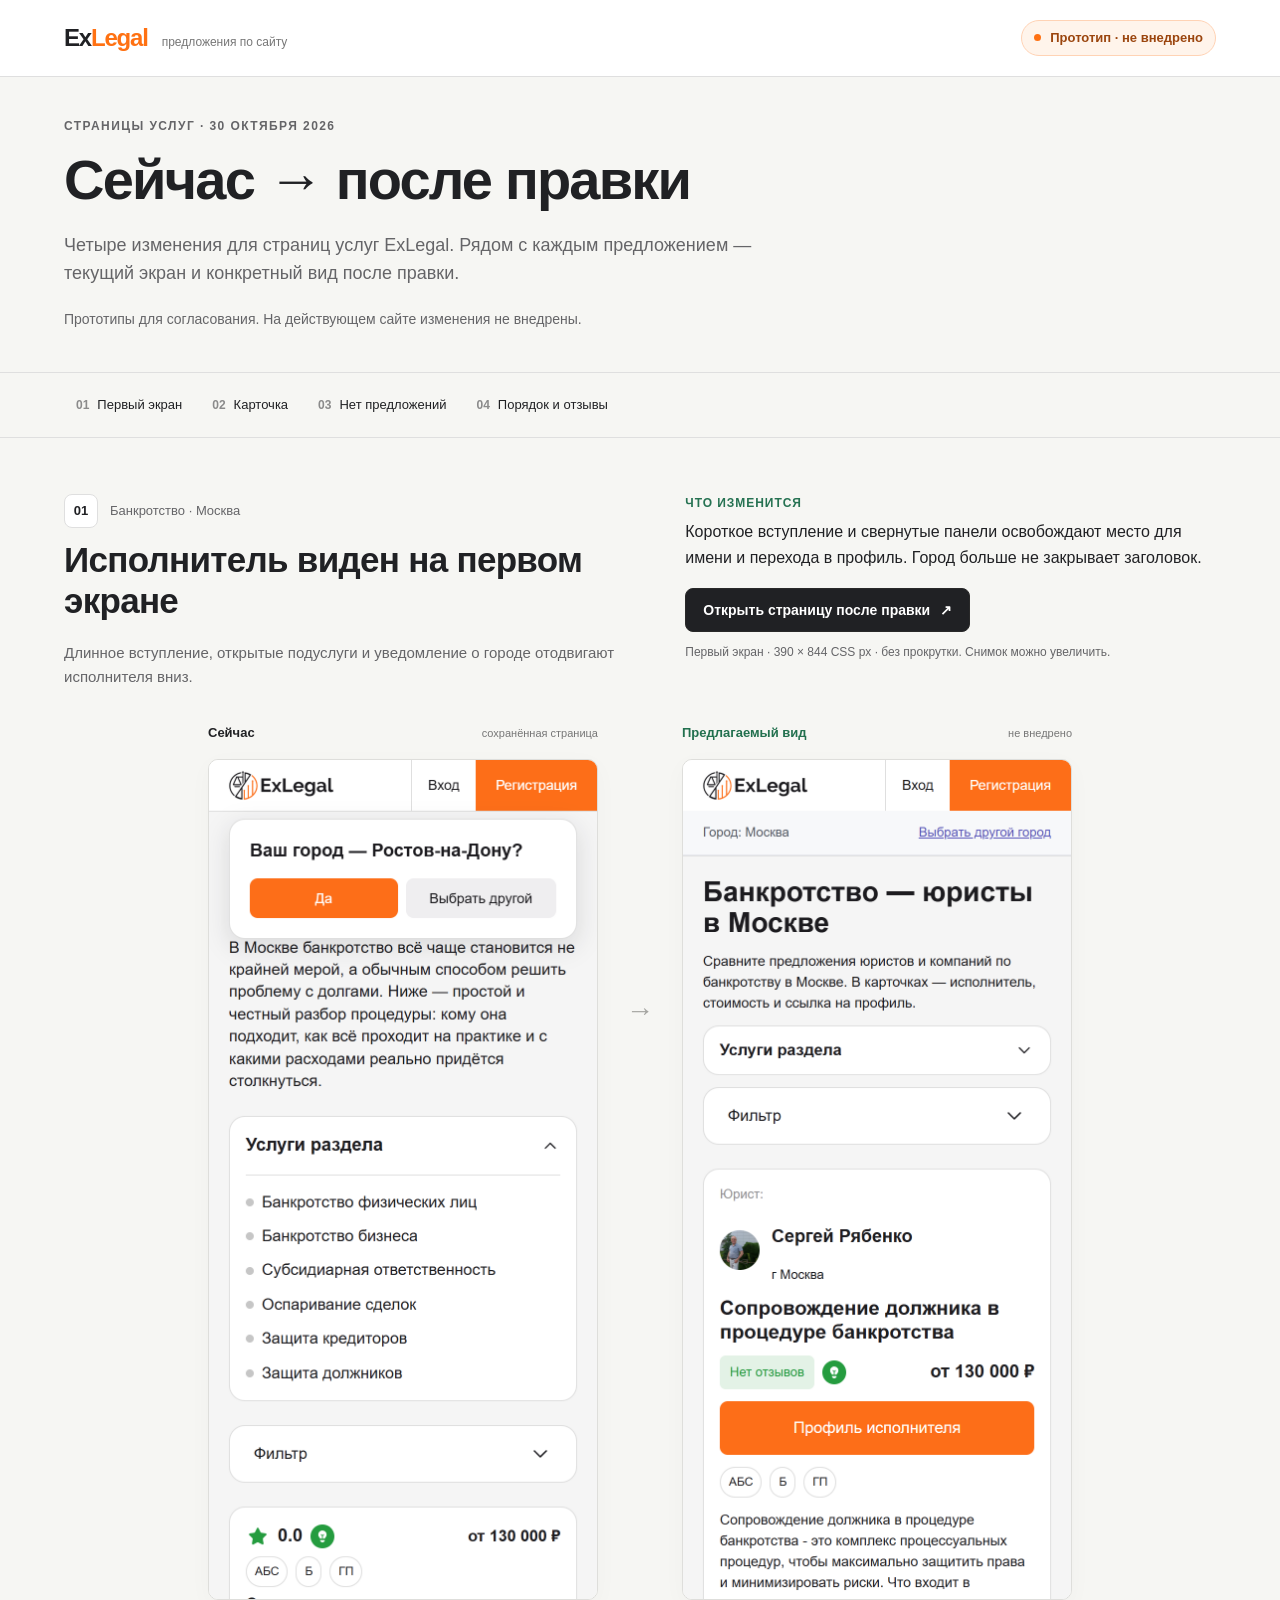
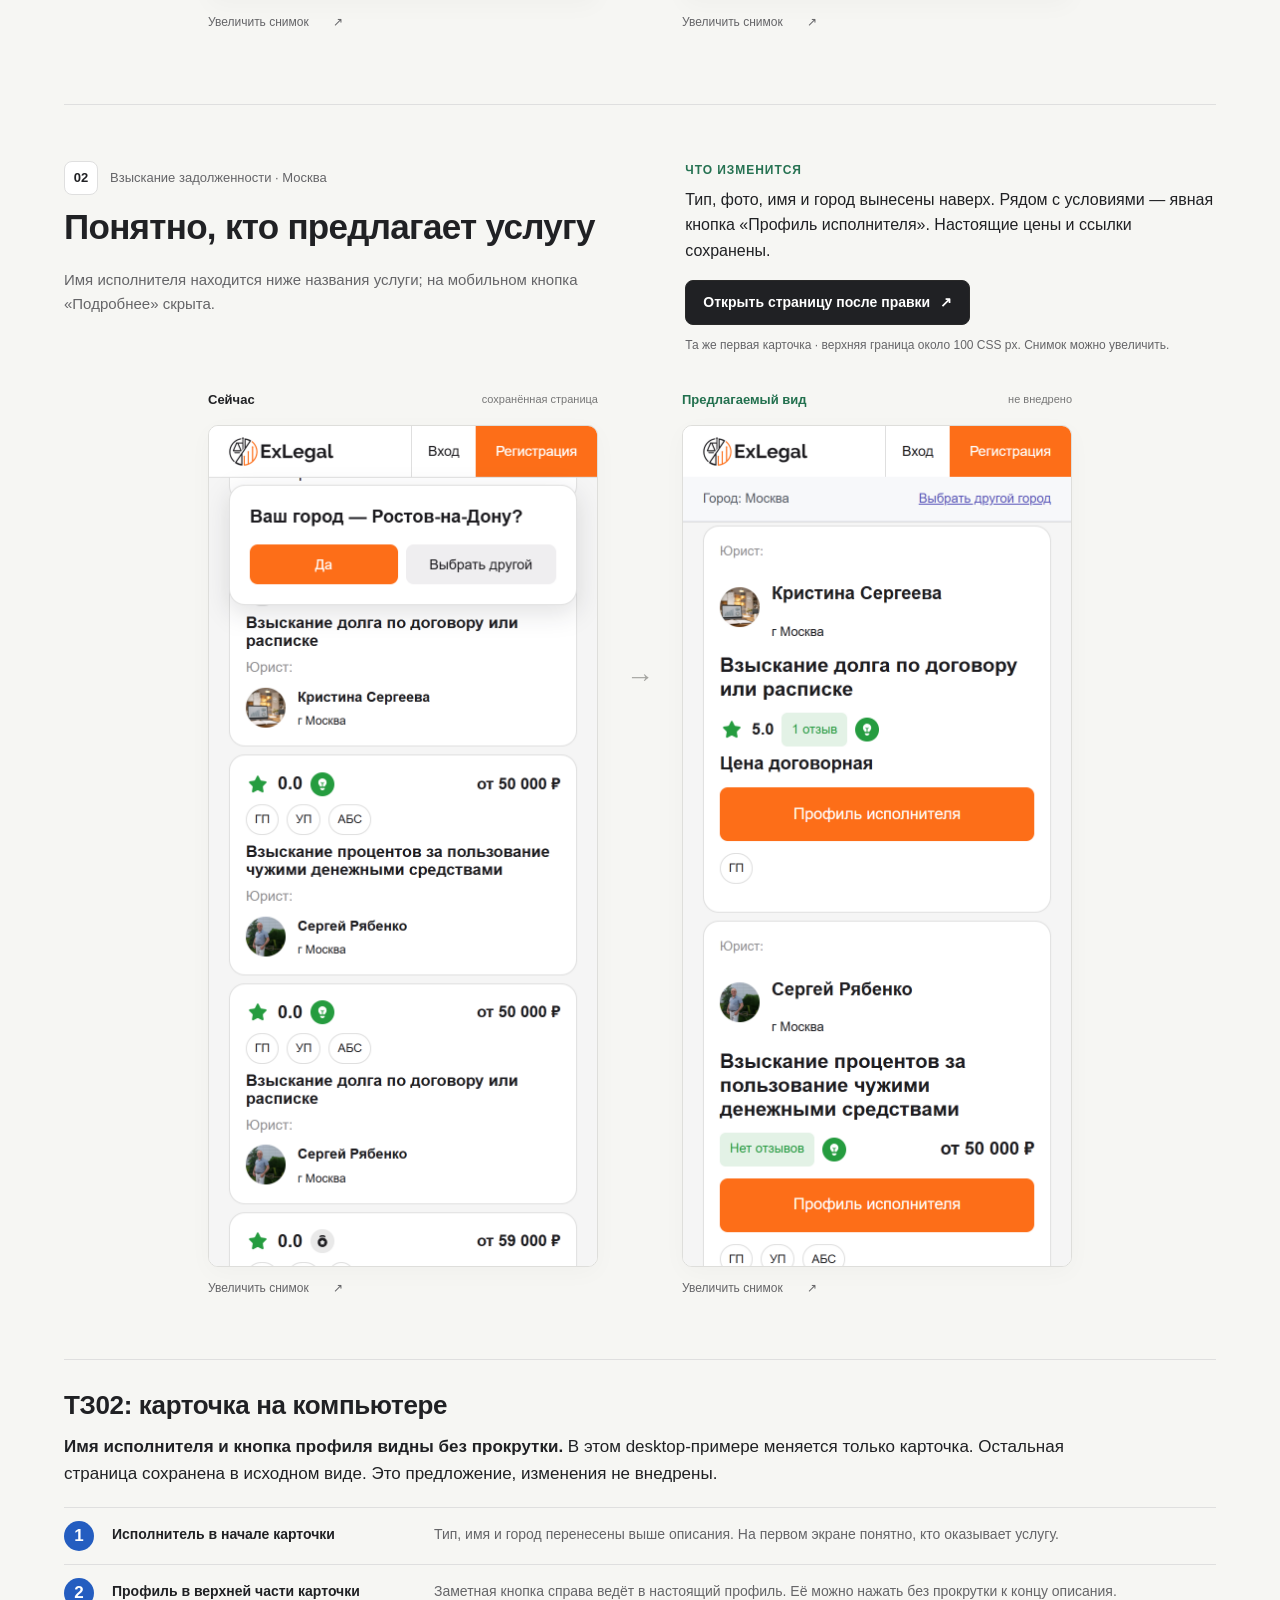
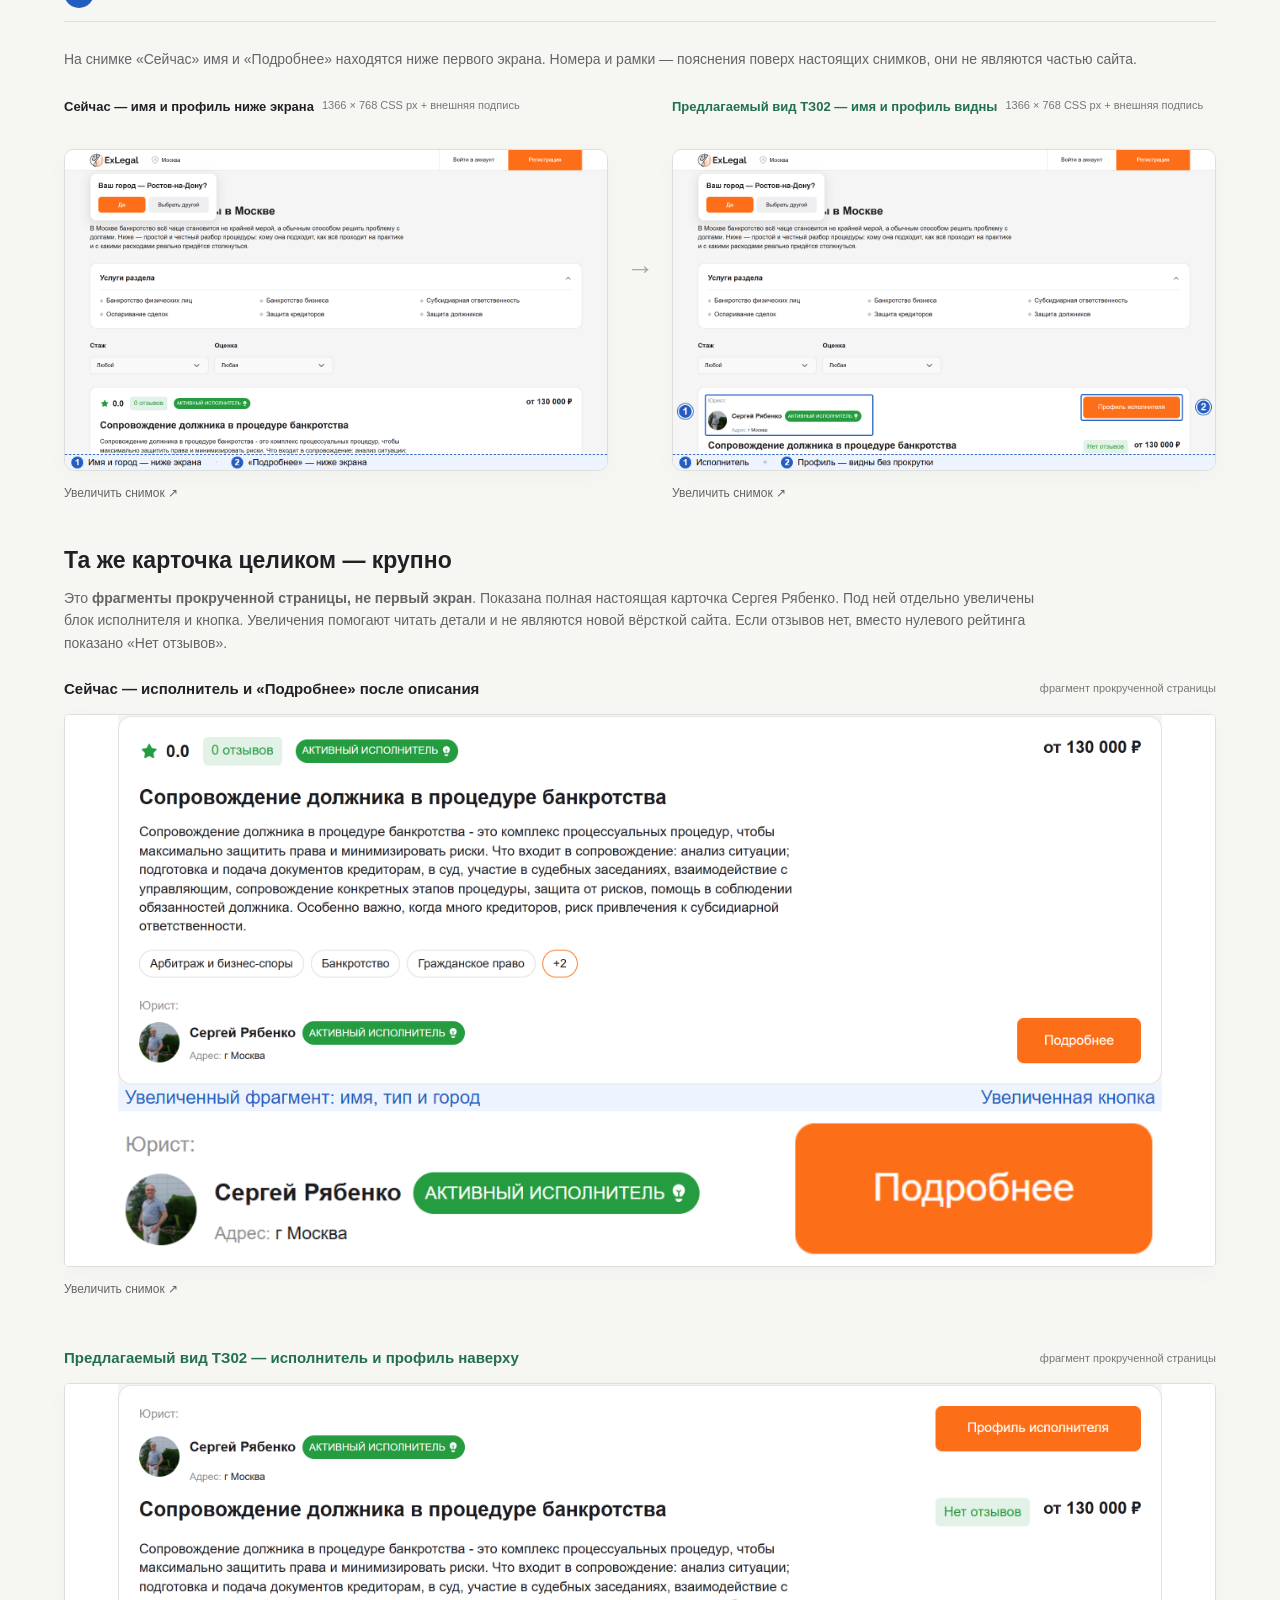
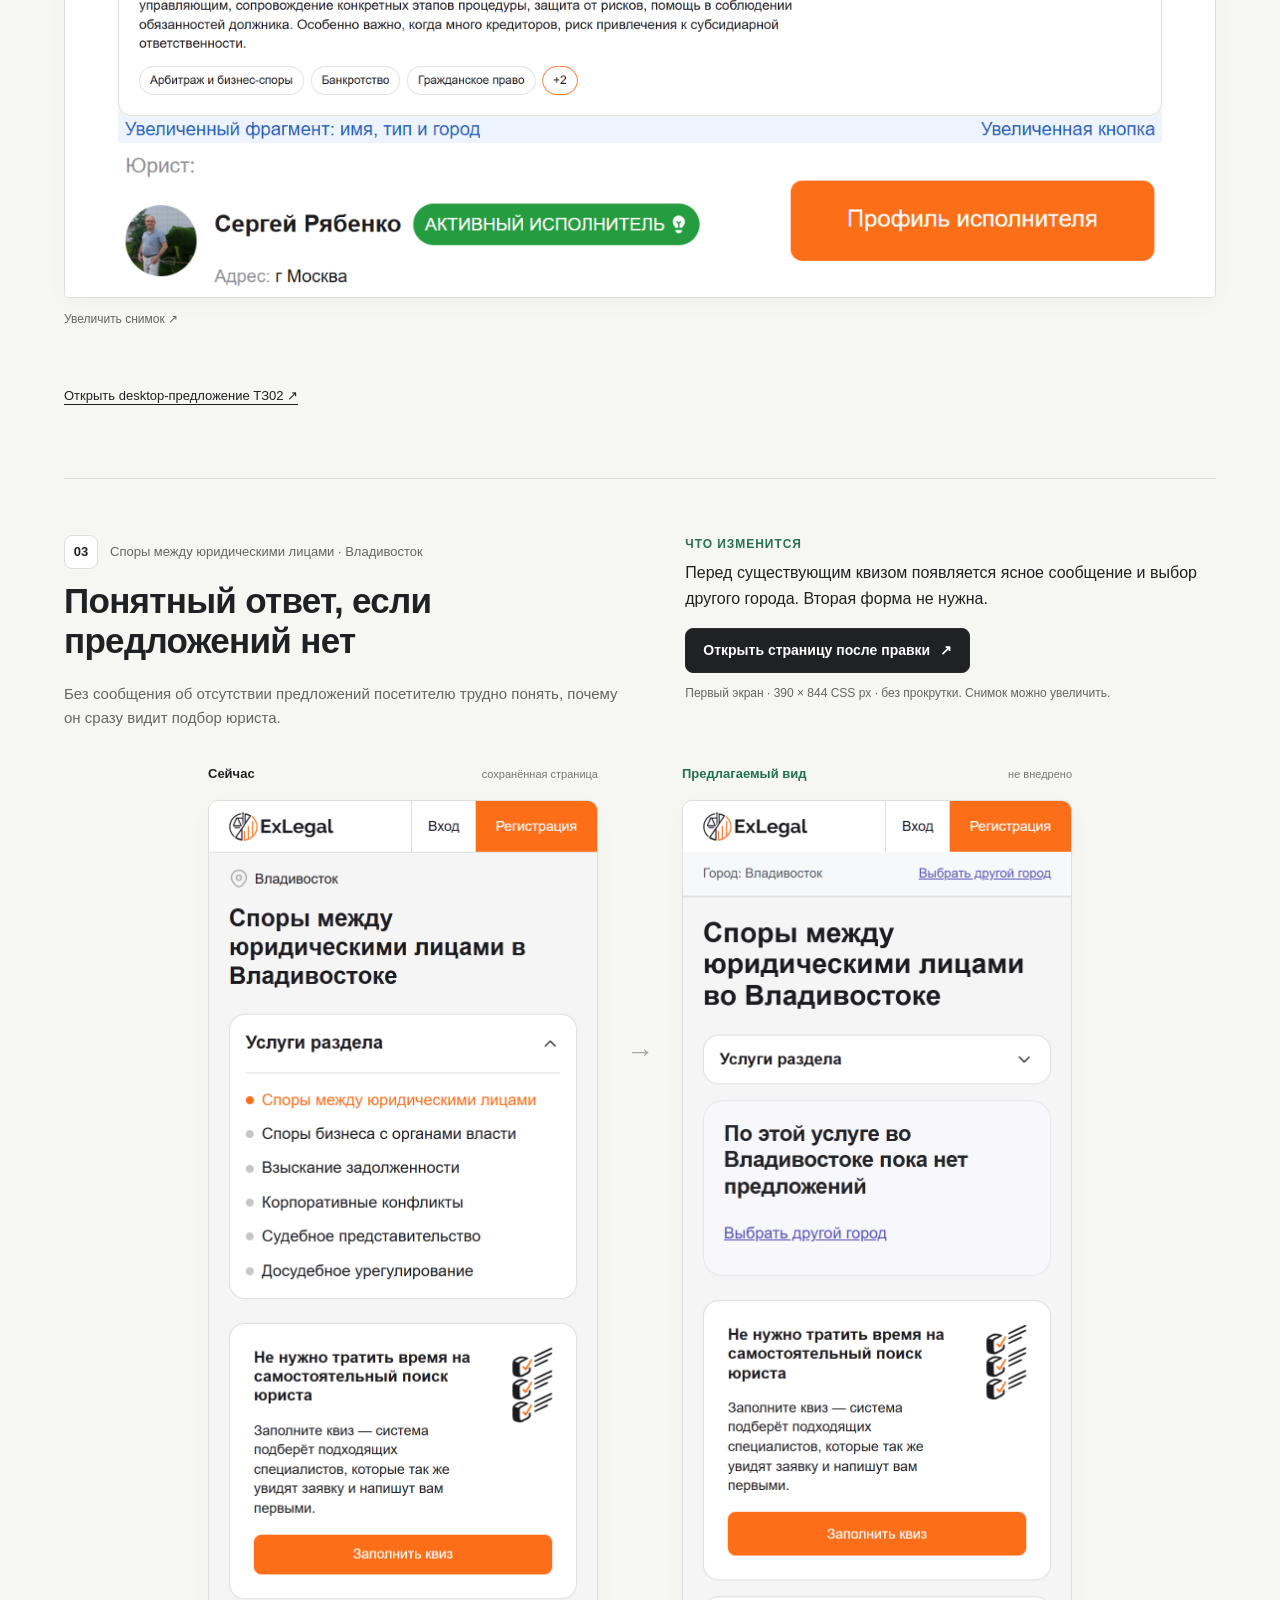
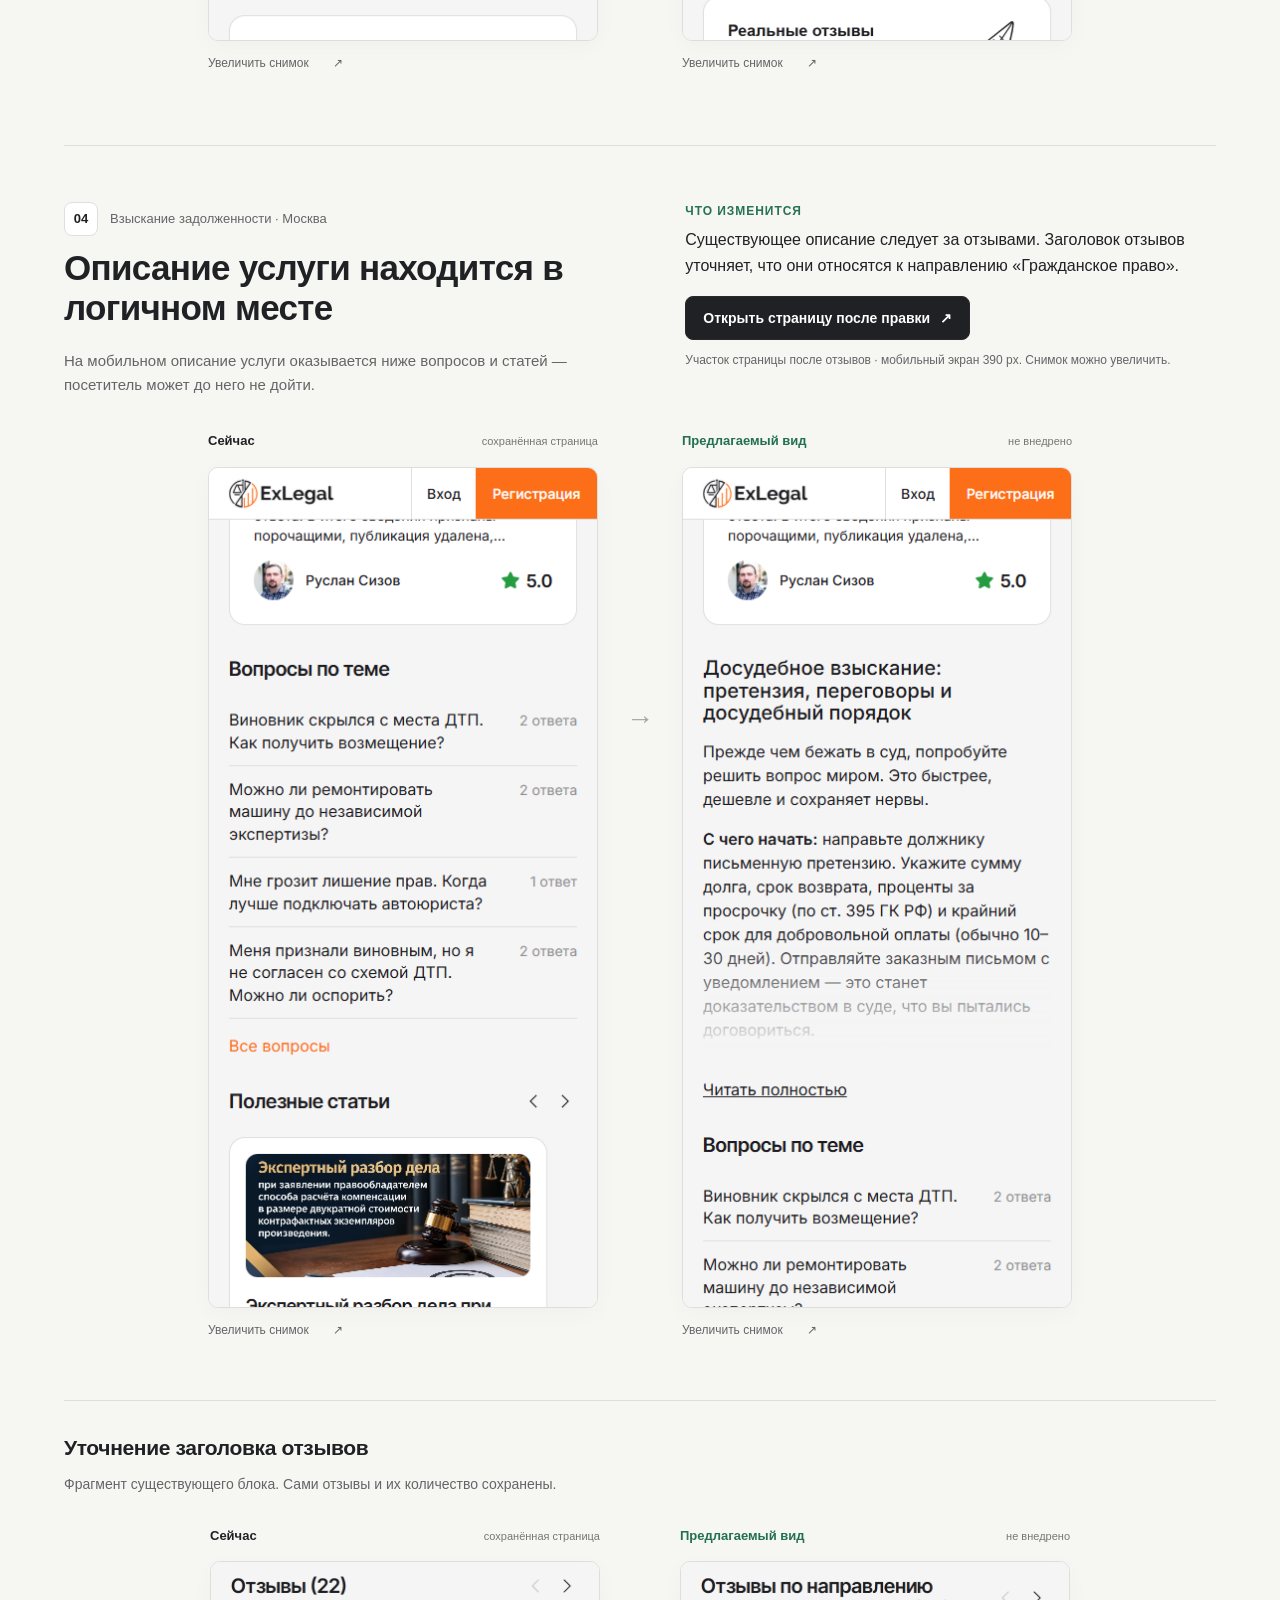
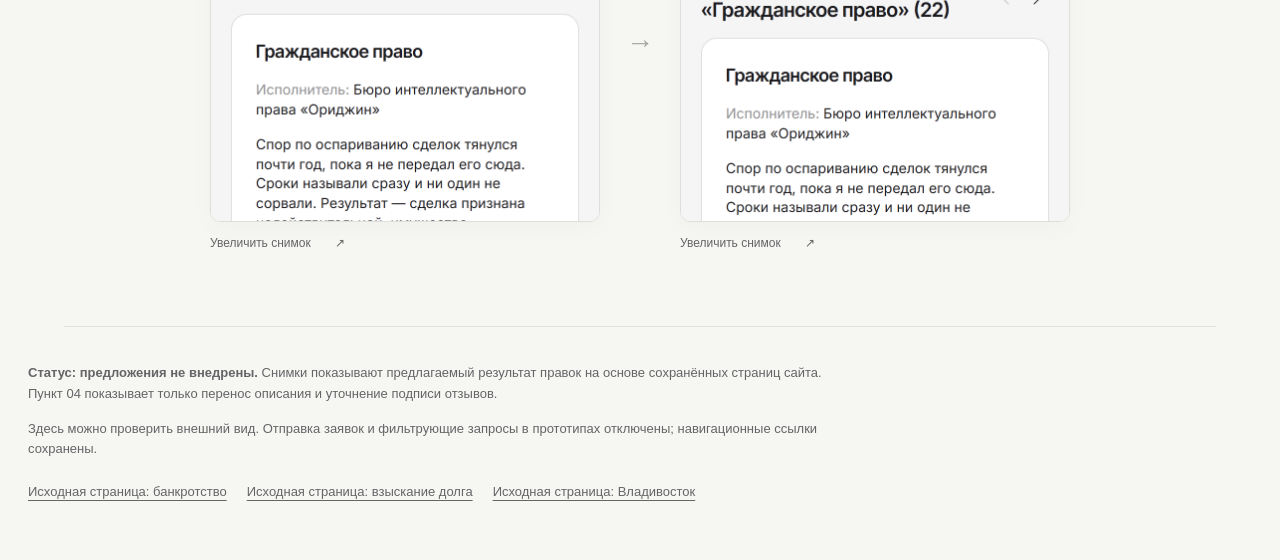
==== commit 987a53bb: "Keep the service layout review focused on tasks 01–04" ====
--- a/index.html
+++ b/index.html
@@ -3,4 +3,4 @@
 :root{--ink:#202124;--muted:#656568;--line:#dfdfdf;--accent:#ff7112;--paper:#f6f6f3;--green:#267252}*{box-sizing:border-box}html{scroll-behavior:smooth;scroll-padding-top:96px}body{margin:0;background:var(--paper);color:var(--ink);font:16px/1.6 -apple-system,BlinkMacSystemFont,"Segoe UI",Arial,sans-serif}a{color:inherit;text-underline-offset:4px}button{font:inherit}a:focus-visible,button:focus-visible{outline:3px solid #8854dd;outline-offset:4px}.wrap{max-width:1224px;margin:auto;padding:0 36px}.topbar{border-bottom:1px solid var(--line);background:#fff}.topbar .wrap{display:flex;gap:20px;align-items:center;justify-content:space-between;min-height:76px}.brand{white-space:nowrap;font-size:24px;letter-spacing:-1.2px;font-weight:750;text-decoration:none}.brand i{color:var(--accent);font-style:normal}.status{display:inline-flex;align-items:center;gap:9px;padding:7px 12px;border:1px solid #ffd3b5;background:#fff4eb;color:#9b450e;border-radius:100px;font-size:13px;font-weight:600}.status:before{content:"";width:7px;height:7px;background:var(--accent);border-radius:50%;flex-shrink:0}.hero{padding:40px 36px 28px}.eyebrow{margin:0 0 14px;text-transform:uppercase;letter-spacing:.12em;font-size:12px;font-weight:700;color:var(--muted)}h1{font-size:clamp(32px,4.4vw,56px);line-height:1.07;letter-spacing:-1.8px;max-width:900px;margin:0 0 22px;font-weight:720}.intro{max-width:750px;margin:0;color:var(--muted);font-size:18px;line-height:1.55}.hero-note{margin-top:20px;font-size:14px;color:var(--muted)}.nav{position:sticky;top:0;z-index:2;border-top:1px solid var(--line);border-bottom:1px solid var(--line);background:rgba(246,246,243,.96);backdrop-filter:blur(10px)}.nav .wrap{display:flex;gap:6px;overflow-x:auto;padding-top:12px;padding-bottom:12px}.nav a{display:flex;align-items:center;gap:8px;white-space:nowrap;min-height:40px;padding:6px 12px;border-radius:7px;text-decoration:none;font-size:13px}.nav a:hover{background:#e9e9e5}.nav b{color:#8b8b8b;font-size:12px}.proposal{padding:56px 0 60px;border-bottom:1px solid var(--line)}.section-head{display:grid;grid-template-columns:1.05fr 1fr;gap:64px;align-items:start;margin-bottom:30px}.step{display:flex;align-items:center;gap:12px;margin-bottom:12px;color:var(--muted);font-size:13px}.step b{display:inline-grid;place-items:center;background:#fff;border:1px solid var(--line);border-radius:8px;width:34px;height:34px;color:var(--ink)}h2{font-size:clamp(26px,3vw,35px);line-height:1.15;letter-spacing:-.7px;font-weight:680;margin:0 0 20px}.reason{margin:0;color:var(--muted);font-size:15px}.benefit{margin:0 0 17px;font-size:16px}.benefit-label{display:block;color:var(--green);font-size:12px;text-transform:uppercase;letter-spacing:.08em;margin-bottom:6px;font-weight:700}.page-link{display:inline-flex;align-items:center;justify-content:center;gap:10px;min-height:44px;padding:10px 17px;text-decoration:none;border:1px solid #292929;border-radius:8px;font-size:14px;font-weight:600;background:#202124;color:#fff}.page-link:hover{background:#414141}.meta{font-size:12px;color:var(--muted);margin:11px 0 0}.pair{display:grid;grid-template-columns:minmax(0,390px) 48px minmax(0,390px);justify-content:center;gap:18px;align-items:start;margin-top:26px}.shot{min-width:0;margin:0}.shot figcaption{min-height:40px;display:flex;align-items:center;gap:10px;justify-content:space-between;padding:0 0 10px;font-size:13px}.label-before,.label-after{font-weight:650;white-space:nowrap}.label-after{color:#22704e}.shot-note{color:#777;font-size:11px}.shot-image{display:block;background:#fff;border-radius:10px;overflow:hidden;border:1px solid #dededb;box-shadow:0 6px 24px #17171707}.shot-image img{display:block;width:100%;height:auto}.pair-arrow{display:grid;place-items:center;margin-top:270px;font-size:28px;font-weight:300;color:#a5a5a1}.full-image{display:inline-flex;align-items:center;justify-content:space-between;gap:24px;min-height:44px;text-decoration:none;font-size:12px;color:#656568}.full-image:hover{text-decoration:underline}.extra{margin-top:48px;padding-top:30px;border-top:1px solid var(--line)}.extra h3{font-size:21px;letter-spacing:-.35px;margin:0 0 8px}.extra p{margin:0;color:var(--muted);font-size:14px}.pair-extra{grid-template-columns:minmax(0,1fr) 32px minmax(0,1fr);gap:16px}.pair-extra .pair-arrow{margin-top:150px}.review-extra .pair-extra{grid-template-columns:minmax(0,390px) 48px minmax(0,390px)}.review-extra .pair-arrow{margin-top:100px}.footer{padding:36px 0 50px;color:var(--muted);font-size:13px}.footer p{max-width:820px;margin:0 0 14px}.sources{display:flex;gap:20px;flex-wrap:wrap}.sources a{min-height:36px;display:inline-flex;align-items:center}dialog{border:0;border-radius:14px;padding:0;width:max-content;max-width:94vw;max-height:94vh;background:#fff;color:var(--ink);box-shadow:0 20px 100px #0005}dialog::backdrop{background:#202124c9}.zoom-head{position:sticky;top:0;display:flex;gap:20px;justify-content:space-between;align-items:center;padding:15px 20px;background:white;border-bottom:1px solid var(--line);z-index:1;font-size:13px}.zoom-head p{margin:0}.zoom-head button{min-height:44px;min-width:44px;border:1px solid var(--line);border-radius:8px;background:white;cursor:pointer;font-size:20px}.zoom-body{max-height:77vh;overflow:auto;text-align:center;padding:12px}.zoom-body img{display:block;max-width:100%;width:auto;height:auto;margin:auto}.zoom-foot{padding:8px 20px 14px;font-size:12px}.zoom-foot a{display:inline-flex;min-height:36px;align-items:center}
 @media(max-width:800px){.brand span{display:none}.wrap{padding:0 22px}.hero{padding:38px 22px 30px}.section-head{grid-template-columns:1fr;gap:22px}.proposal{padding:36px 0 42px}.pair{gap:10px;grid-template-columns:minmax(0,1fr) 20px minmax(0,1fr)}.pair-arrow{font-size:20px;margin-top:160px}.shot-note{display:none}.shot figcaption{font-size:12px}.pair-extra{grid-template-columns:minmax(0,1fr) 20px minmax(0,1fr)}.pair-extra .pair-arrow{margin-top:90px}.review-extra .pair-extra{grid-template-columns:minmax(0,1fr) 20px minmax(0,1fr)}.review-extra .pair-arrow{margin-top:85px}.full-image{font-size:11px;gap:5px}.topbar .wrap{gap:12px}.status{font-size:11px;line-height:1.2;max-width:210px}.hero-note{font-size:12px}.nav .wrap{padding-top:7px;padding-bottom:7px}.nav a{padding:5px 10px}.zoom-head{padding:8px 12px;gap:8px}.zoom-body{padding:6px}}
 @media(prefers-reduced-motion:reduce){html{scroll-behavior:auto}}
-</style></head><body><header class="topbar"><div class="wrap"><a class="brand" href="#">Ex<i>Legal</i><span style="font-size:12px;letter-spacing:0;color:#777;font-weight:500;margin-left:14px">предложения по сайту</span></a><span class="status">Прототип · не внедрено</span></div></header><div class="hero wrap"><p class="eyebrow">Страницы услуг · 30 октября 2026</p><h1>Сейчас → после правки</h1><p class="intro">Пять изменений для страниц услуг ExLegal. Рядом с каждым предложением — текущий экран и конкретный вид после правки.</p><p class="hero-note">Прототипы для согласования. На действующем сайте изменения не внедрены.</p></div><nav class="nav" aria-label="Предложения"><div class="wrap"><a href="#tz01"><b>01</b>Первый экран</a><a href="#tz02"><b>02</b>Карточка</a><a href="#tz03"><b>03</b>Нет предложений</a><a href="#tz04"><b>04</b>Порядок и отзывы</a><a href="#tz05"><b>05</b>Вопросы по теме</a></div></nav><main class="wrap"><section class="proposal" id="tz01" aria-labelledby="tz01-title"><div class="section-head"><div><div class="step"><b>01</b><span>Банкротство · Москва</span></div><h2 id="tz01-title">Исполнитель виден на первом экране</h2><p class="reason">Длинное вступление, открытые подуслуги и уведомление о городе отодвигают исполнителя вниз.</p></div><div><p class="benefit"><span class="benefit-label">Что изменится</span>Короткое вступление и свернутые панели освобождают место для имени и перехода в профиль. Город больше не закрывает заголовок.</p><a class="page-link" href="desktop-card-only-v9/mobile-preview.html?scenario=01" target="_blank" rel="noopener">Открыть страницу после правки <span aria-hidden="true">↗</span></a><p class="meta">Первый экран · 390 × 844 CSS px · без прокрутки. Снимок можно увеличить.</p></div></div><div class="pair "><figure class="shot"><figcaption><span class="label-before">Сейчас</span><span class="shot-note">сохранённая страница</span></figcaption><a class="shot-image" href="layout/M1-before-390.png" data-zoom="" data-label="Исполнитель виден на первом экране — Сейчас" aria-label="Увеличить: Исполнитель виден на первом экране — Сейчас"><img src="layout/M1-before-390.png" width="780" height="1688" alt="Сейчас: Исполнитель виден на первом экране" loading="lazy"></a><a class="full-image" href="layout/M1-before-390.png" data-zoom="" data-label="Исполнитель виден на первом экране — Сейчас">Увеличить снимок <span aria-hidden="true">↗</span></a></figure><div class="pair-arrow" aria-hidden="true">→</div><figure class="shot"><figcaption><span class="label-after">Предлагаемый вид</span><span class="shot-note">не внедрено</span></figcaption><a class="shot-image" href="layout/M1-after-390.png" data-zoom="" data-label="Исполнитель виден на первом экране — Предлагаемый вид" aria-label="Увеличить: Исполнитель виден на первом экране — Предлагаемый вид"><img src="layout/M1-after-390.png" width="780" height="1688" alt="Предлагаемый вид: Исполнитель виден на первом экране" loading="lazy"></a><a class="full-image" href="layout/M1-after-390.png" data-zoom="" data-label="Исполнитель виден на первом экране — Предлагаемый вид">Увеличить снимок <span aria-hidden="true">↗</span></a></figure></div></section><section class="proposal" id="tz02" aria-labelledby="tz02-title"><div class="section-head"><div><div class="step"><b>02</b><span>Взыскание задолженности · Москва</span></div><h2 id="tz02-title">Понятно, кто предлагает услугу</h2><p class="reason">Имя исполнителя находится ниже названия услуги; на мобильном кнопка «Подробнее» скрыта.</p></div><div><p class="benefit"><span class="benefit-label">Что изменится</span>Тип, фото, имя и город вынесены наверх. Рядом с условиями — явная кнопка «Профиль исполнителя». Настоящие цены и ссылки сохранены.</p><a class="page-link" href="desktop-card-only-v9/mobile-preview.html?scenario=02" target="_blank" rel="noopener">Открыть страницу после правки <span aria-hidden="true">↗</span></a><p class="meta">Та же первая карточка · верхняя граница около 100 CSS px. Снимок можно увеличить.</p></div></div><div class="pair "><figure class="shot"><figcaption><span class="label-before">Сейчас</span><span class="shot-note">сохранённая страница</span></figcaption><a class="shot-image" href="layout/M3-card-before-390.png" data-zoom="" data-label="Понятно, кто предлагает услугу — Сейчас" aria-label="Увеличить: Понятно, кто предлагает услугу — Сейчас"><img src="layout/M3-card-before-390.png" width="780" height="1688" alt="Сейчас: Понятно, кто предлагает услугу" loading="lazy"></a><a class="full-image" href="layout/M3-card-before-390.png" data-zoom="" data-label="Понятно, кто предлагает услугу — Сейчас">Увеличить снимок <span aria-hidden="true">↗</span></a></figure><div class="pair-arrow" aria-hidden="true">→</div><figure class="shot"><figcaption><span class="label-after">Предлагаемый вид</span><span class="shot-note">не внедрено</span></figcaption><a class="shot-image" href="layout/M3-card-after-390.png" data-zoom="" data-label="Понятно, кто предлагает услугу — Предлагаемый вид" aria-label="Увеличить: Понятно, кто предлагает услугу — Предлагаемый вид"><img src="layout/M3-card-after-390.png" width="780" height="1688" alt="Предлагаемый вид: Понятно, кто предлагает услугу" loading="lazy"></a><a class="full-image" href="layout/M3-card-after-390.png" data-zoom="" data-label="Понятно, кто предлагает услугу — Предлагаемый вид">Увеличить снимок <span aria-hidden="true">↗</span></a></figure></div><div class="extra" id="desktop"><style>#desktop h3{font-size:26px;line-height:1.2}#desktop .dex-main{font-size:17px;color:#202124;max-width:1000px;margin:12px 0 20px}#desktop .dex-legend{list-style:none;padding:0;margin:20px 0 26px;border-top:1px solid #dfdfdf}#desktop .dex-legend li{display:grid;grid-template-columns:36px 310px 1fr;gap:12px;align-items:start;padding:13px 0;border-bottom:1px solid #dfdfdf;font-size:14px;line-height:1.5}#desktop .dex-n{display:grid;place-items:center;width:30px;height:30px;background:#245dc0;color:white;border-radius:50%;font-weight:700;font-size:17px}#desktop .dex-legend strong{padding-top:3px;font-weight:650}#desktop .dex-legend p{font-size:14px;line-height:1.5;padding-top:3px}#desktop .dex-pair{margin-bottom:28px}#desktop .dex-pair figcaption{flex-wrap:wrap;justify-content:flex-start;align-items:flex-start;gap:2px 8px;min-height:52px}#desktop .dex-pair .label-before,#desktop .dex-pair .label-after{white-space:normal}#desktop .dex-card-title{font-size:23px;line-height:1.2;margin:32px 0 12px}#desktop .dex-details-note{max-width:1000px;margin:0 0 20px}#desktop .dex-card{margin:20px 0 32px}#desktop .dex-card .shot-image{border-radius:5px}#desktop .dex-card figcaption{font-size:15px;flex-wrap:wrap}#desktop .dex-card .label-before,#desktop .dex-card .label-after{white-space:normal;min-width:0}#desktop .dex-links{display:flex;flex-wrap:wrap;gap:16px;font-size:13px}#desktop .dex-links a{display:inline-flex;align-items:center;min-height:44px}@media(max-width:800px){#desktop .dex-legend li{grid-template-columns:30px minmax(0,1fr);gap:8px 12px}#desktop .dex-legend p{grid-column:2;padding-top:0}#desktop .dex-legend strong{font-size:14px}#desktop .dex-card figcaption{align-items:flex-start;line-height:1.3;min-height:44px}#desktop h3{font-size:23px}#desktop .dex-main{font-size:16px}}</style><div class="dex-overview"><h3>ТЗ02: карточка на компьютере</h3><p class="dex-main"><strong>Имя исполнителя и кнопка профиля видны без прокрутки.</strong> В этом desktop-примере меняется только карточка. Остальная страница сохранена в исходном виде. Это предложение, изменения не внедрены.</p><ol class="dex-legend"><li><span class="dex-n">1</span><strong>Исполнитель в начале карточки</strong><p>Тип, имя и город перенесены выше описания. На первом экране понятно, кто оказывает услугу.</p></li><li><span class="dex-n">2</span><strong>Профиль в верхней части карточки</strong><p>Заметная кнопка справа ведёт в настоящий профиль. Её можно нажать без прокрутки к концу описания.</p></li></ol><p>На снимке «Сейчас» имя и «Подробнее» находятся ниже первого экрана. Номера и рамки — пояснения поверх настоящих снимков, они не являются частью сайта.</p><div class="pair pair-extra dex-pair"><figure class="shot "><figcaption><span class="label-before">Сейчас — имя и профиль ниже экрана</span><span class="shot-note">1366 × 768 CSS px + внешняя подпись</span></figcaption><a class="shot-image" href="desktop-card-only-v9/viewport-before-annotated.png" data-zoom="" data-label="Сейчас — имя и профиль ниже экрана"><img src="desktop-card-only-v9/viewport-before-annotated.png" width="1366" height="808" alt="Сейчас — имя и профиль ниже экрана" loading="lazy"></a><a class="full-image" href="desktop-card-only-v9/viewport-before-annotated.png" data-zoom="" data-label="Сейчас — имя и профиль ниже экрана">Увеличить снимок ↗</a></figure><div class="pair-arrow" aria-hidden="true">→</div><figure class="shot "><figcaption><span class="label-after">Предлагаемый вид ТЗ02 — имя и профиль видны</span><span class="shot-note">1366 × 768 CSS px + внешняя подпись</span></figcaption><a class="shot-image" href="desktop-card-only-v9/viewport-after-annotated.png" data-zoom="" data-label="Предлагаемый вид ТЗ02 — имя и профиль видны"><img src="desktop-card-only-v9/viewport-after-annotated.png" width="1366" height="808" alt="Предлагаемый вид ТЗ02 — имя и профиль видны" loading="lazy"></a><a class="full-image" href="desktop-card-only-v9/viewport-after-annotated.png" data-zoom="" data-label="Предлагаемый вид ТЗ02 — имя и профиль видны">Увеличить снимок ↗</a></figure></div></div><h4 class="dex-card-title">Та же карточка целиком — крупно</h4><p class="dex-details-note">Это <strong>фрагменты прокрученной страницы, не первый экран</strong>. Показана полная настоящая карточка Сергея Рябенко. Под ней отдельно увеличены блок исполнителя и кнопка. Увеличения помогают читать детали и не являются новой вёрсткой сайта. Если отзывов нет, вместо нулевого рейтинга показано «Нет отзывов».</p><figure class="shot dex-card"><figcaption><span class="label-before">Сейчас — исполнитель и «Подробнее» после описания</span><span class="shot-note">фрагмент прокрученной страницы</span></figcaption><a class="shot-image" href="desktop-card-only-v9/card-before-detail.png" data-zoom="" data-label="Сейчас — исполнитель и «Подробнее» после описания"><img src="desktop-card-only-v9/card-before-detail.png" width="1366" height="655" alt="Сейчас — исполнитель и «Подробнее» после описания" loading="lazy"></a><a class="full-image" href="desktop-card-only-v9/card-before-detail.png" data-zoom="" data-label="Сейчас — исполнитель и «Подробнее» после описания">Увеличить снимок ↗</a></figure><figure class="shot dex-card"><figcaption><span class="label-after">Предлагаемый вид ТЗ02 — исполнитель и профиль наверху</span><span class="shot-note">фрагмент прокрученной страницы</span></figcaption><a class="shot-image" href="desktop-card-only-v9/card-after-detail.png" data-zoom="" data-label="Предлагаемый вид ТЗ02 — исполнитель и профиль наверху"><img src="desktop-card-only-v9/card-after-detail.png" width="1366" height="609" alt="Предлагаемый вид ТЗ02 — исполнитель и профиль наверху" loading="lazy"></a><a class="full-image" href="desktop-card-only-v9/card-after-detail.png" data-zoom="" data-label="Предлагаемый вид ТЗ02 — исполнитель и профиль наверху">Увеличить снимок ↗</a></figure><div class="dex-links"><a href="desktop-card-only-v9/M1-card-only-after.html" target="_blank" rel="noopener">Открыть desktop-предложение ТЗ02 ↗</a></div></div></section><section class="proposal" id="tz03" aria-labelledby="tz03-title"><div class="section-head"><div><div class="step"><b>03</b><span>Споры между юридическими лицами · Владивосток</span></div><h2 id="tz03-title">Понятный ответ, если предложений нет</h2><p class="reason">Без сообщения об отсутствии предложений посетителю трудно понять, почему он сразу видит подбор юриста.</p></div><div><p class="benefit"><span class="benefit-label">Что изменится</span>Перед существующим квизом появляется ясное сообщение и выбор другого города. Вторая форма не нужна.</p><a class="page-link" href="desktop-card-only-v9/mobile-preview.html?scenario=03" target="_blank" rel="noopener">Открыть страницу после правки <span aria-hidden="true">↗</span></a><p class="meta">Первый экран · 390 × 844 CSS px · без прокрутки. Снимок можно увеличить.</p></div></div><div class="pair "><figure class="shot"><figcaption><span class="label-before">Сейчас</span><span class="shot-note">сохранённая страница</span></figcaption><a class="shot-image" href="layout/R4-before-390.png" data-zoom="" data-label="Понятный ответ, если предложений нет — Сейчас" aria-label="Увеличить: Понятный ответ, если предложений нет — Сейчас"><img src="layout/R4-before-390.png" width="780" height="1688" alt="Сейчас: Понятный ответ, если предложений нет" loading="lazy"></a><a class="full-image" href="layout/R4-before-390.png" data-zoom="" data-label="Понятный ответ, если предложений нет — Сейчас">Увеличить снимок <span aria-hidden="true">↗</span></a></figure><div class="pair-arrow" aria-hidden="true">→</div><figure class="shot"><figcaption><span class="label-after">Предлагаемый вид</span><span class="shot-note">не внедрено</span></figcaption><a class="shot-image" href="layout/R4-after-390.png" data-zoom="" data-label="Понятный ответ, если предложений нет — Предлагаемый вид" aria-label="Увеличить: Понятный ответ, если предложений нет — Предлагаемый вид"><img src="layout/R4-after-390.png" width="780" height="1688" alt="Предлагаемый вид: Понятный ответ, если предложений нет" loading="lazy"></a><a class="full-image" href="layout/R4-after-390.png" data-zoom="" data-label="Понятный ответ, если предложений нет — Предлагаемый вид">Увеличить снимок <span aria-hidden="true">↗</span></a></figure></div></section><section class="proposal" id="tz04" aria-labelledby="tz04-title"><div class="section-head"><div><div class="step"><b>04</b><span>Взыскание задолженности · Москва</span></div><h2 id="tz04-title">Описание услуги находится в логичном месте</h2><p class="reason">На мобильном описание услуги оказывается ниже вопросов и статей — посетитель может до него не дойти.</p></div><div><p class="benefit"><span class="benefit-label">Что изменится</span>Существующее описание следует за отзывами. Заголовок отзывов уточняет, что они относятся к направлению «Гражданское право».</p><a class="page-link" href="content/combined-after.html#preview-description" target="_blank" rel="noopener">Открыть страницу после правки <span aria-hidden="true">↗</span></a><p class="meta">Участок страницы после отзывов · мобильный экран 390 px. Снимок можно увеличить.</p></div></div><div class="pair "><figure class="shot"><figcaption><span class="label-before">Сейчас</span><span class="shot-note">сохранённая страница</span></figcaption><a class="shot-image" href="content/png/tz04-order-before-390.png" data-zoom="" data-label="Описание услуги находится в логичном месте — Сейчас" aria-label="Увеличить: Описание услуги находится в логичном месте — Сейчас"><img src="content/png/tz04-order-before-390.png" width="390" height="844" alt="Сейчас: Описание услуги находится в логичном месте" loading="lazy"></a><a class="full-image" href="content/png/tz04-order-before-390.png" data-zoom="" data-label="Описание услуги находится в логичном месте — Сейчас">Увеличить снимок <span aria-hidden="true">↗</span></a></figure><div class="pair-arrow" aria-hidden="true">→</div><figure class="shot"><figcaption><span class="label-after">Предлагаемый вид</span><span class="shot-note">не внедрено</span></figcaption><a class="shot-image" href="content/png/tz04-combined-after-390.png" data-zoom="" data-label="Описание услуги находится в логичном месте — Предлагаемый вид" aria-label="Увеличить: Описание услуги находится в логичном месте — Предлагаемый вид"><img src="content/png/tz04-combined-after-390.png" width="390" height="844" alt="Предлагаемый вид: Описание услуги находится в логичном месте" loading="lazy"></a><a class="full-image" href="content/png/tz04-combined-after-390.png" data-zoom="" data-label="Описание услуги находится в логичном месте — Предлагаемый вид">Увеличить снимок <span aria-hidden="true">↗</span></a></figure></div><div class="extra review-extra" id="review-heading"><h3>Уточнение заголовка отзывов</h3><p>Фрагмент существующего блока. Сами отзывы и их количество сохранены.</p><div class="pair pair-extra"><figure class="shot"><figcaption><span class="label-before">Сейчас</span><span class="shot-note">сохранённая страница</span></figcaption><a class="shot-image" href="content/png/tz04-reviews-header-before.png" data-zoom="" data-label="Уточнение заголовка отзывов — Сейчас" aria-label="Увеличить: Уточнение заголовка отзывов — Сейчас"><img src="content/png/tz04-reviews-header-before.png" width="780" height="520" alt="Сейчас: Уточнение заголовка отзывов" loading="lazy"></a><a class="full-image" href="content/png/tz04-reviews-header-before.png" data-zoom="" data-label="Уточнение заголовка отзывов — Сейчас">Увеличить снимок <span aria-hidden="true">↗</span></a></figure><div class="pair-arrow" aria-hidden="true">→</div><figure class="shot"><figcaption><span class="label-after">Предлагаемый вид</span><span class="shot-note">не внедрено</span></figcaption><a class="shot-image" href="content/png/tz04-reviews-header-after.png" data-zoom="" data-label="Уточнение заголовка отзывов — Предлагаемый вид" aria-label="Увеличить: Уточнение заголовка отзывов — Предлагаемый вид"><img src="content/png/tz04-reviews-header-after.png" width="780" height="520" alt="Предлагаемый вид: Уточнение заголовка отзывов" loading="lazy"></a><a class="full-image" href="content/png/tz04-reviews-header-after.png" data-zoom="" data-label="Уточнение заголовка отзывов — Предлагаемый вид">Увеличить снимок <span aria-hidden="true">↗</span></a></figure></div></div></section><section class="proposal" id="tz05" aria-labelledby="tz05-title"><div class="section-head"><div><div class="step"><b>05</b><span>Взыскание задолженности · Москва</span></div><h2 id="tz05-title">Вопросы помогают решить именно эту задачу</h2><p class="reason">Вопросы о ДТП и статья о контрафакте отвлекают от взыскания долга.</p></div><div><p class="benefit"><span class="benefit-label">Что изменится</span>В блоке остаются настоящие опубликованные вопросы о взыскании долга. Неподходящая статья убрана.</p><a class="page-link" href="content/combined-after.html#preview-questions" target="_blank" rel="noopener">Открыть страницу после правки <span aria-hidden="true">↗</span></a><p class="meta">Блок вопросов · мобильный экран 390 px. Снимок можно увеличить.</p></div></div><div class="pair "><figure class="shot"><figcaption><span class="label-before">Сейчас</span><span class="shot-note">сохранённая страница</span></figcaption><a class="shot-image" href="content/png/tz05-links-before-390.png" data-zoom="" data-label="Вопросы помогают решить именно эту задачу — Сейчас" aria-label="Увеличить: Вопросы помогают решить именно эту задачу — Сейчас"><img src="content/png/tz05-links-before-390.png" width="390" height="844" alt="Сейчас: Вопросы помогают решить именно эту задачу" loading="lazy"></a><a class="full-image" href="content/png/tz05-links-before-390.png" data-zoom="" data-label="Вопросы помогают решить именно эту задачу — Сейчас">Увеличить снимок <span aria-hidden="true">↗</span></a></figure><div class="pair-arrow" aria-hidden="true">→</div><figure class="shot"><figcaption><span class="label-after">Предлагаемый вид</span><span class="shot-note">не внедрено</span></figcaption><a class="shot-image" href="content/png/tz05-combined-after-390.png" data-zoom="" data-label="Вопросы помогают решить именно эту задачу — Предлагаемый вид" aria-label="Увеличить: Вопросы помогают решить именно эту задачу — Предлагаемый вид"><img src="content/png/tz05-combined-after-390.png" width="390" height="844" alt="Предлагаемый вид: Вопросы помогают решить именно эту задачу" loading="lazy"></a><a class="full-image" href="content/png/tz05-combined-after-390.png" data-zoom="" data-label="Вопросы помогают решить именно эту задачу — Предлагаемый вид">Увеличить снимок <span aria-hidden="true">↗</span></a></figure></div></section></main><footer class="footer wrap"><p><strong>Статус: предложения не внедрены.</strong> Снимки показывают предлагаемый результат правок на основе сохранённых страниц сайта. Пункты 04 и 05 используют общий согласованный вариант страницы.</p><p>Здесь можно проверить внешний вид. Отправка заявок и фильтрующие запросы в прототипах отключены; навигационные ссылки сохранены.</p><div class="sources"><a href="https://exlegal.ru/uslugi/bankrotstvo" target="_blank" rel="noopener">Исходная страница: банкротство</a><a href="https://exlegal.ru/uslugi/vzyskanie-dolgov" target="_blank" rel="noopener">Исходная страница: взыскание долга</a><a href="https://exlegal.ru/vladivostok/uslugi/spory-mezhdu-yuridicheskimi-litsami" target="_blank" rel="noopener">Исходная страница: Владивосток</a></div></footer><dialog id="zoom" aria-labelledby="zoom-title"><div class="zoom-head"><p id="zoom-title"></p><button id="close-zoom" type="button" aria-label="Закрыть увеличенный снимок">×</button></div><div class="zoom-body"><img id="zoom-image" alt=""></div><div class="zoom-foot"><a id="zoom-original" target="_blank" rel="noopener">Открыть исходный PNG ↗</a></div></dialog><script>const zoom=document.getElementById('zoom');document.querySelectorAll('[data-zoom]').forEach(a=>a.addEventListener('click',e=>{e.preventDefault();const src=a.getAttribute('href'),label=a.dataset.label;document.getElementById('zoom-title').textContent=label;document.getElementById('zoom-image').src=src;document.getElementById('zoom-image').alt=label;document.getElementById('zoom-original').href=src;zoom.showModal();document.getElementById('close-zoom').focus()}));document.getElementById('close-zoom').addEventListener('click',()=>zoom.close());zoom.addEventListener('click',e=>{if(e.target===zoom){const r=zoom.getBoundingClientRect();if(e.clientX<r.left||e.clientX>r.right||e.clientY<r.top||e.clientY>r.bottom)zoom.close()}});</script></body></html>+</style></head><body><header class="topbar"><div class="wrap"><a class="brand" href="#">Ex<i>Legal</i><span style="font-size:12px;letter-spacing:0;color:#777;font-weight:500;margin-left:14px">предложения по сайту</span></a><span class="status">Прототип · не внедрено</span></div></header><div class="hero wrap"><p class="eyebrow">Страницы услуг · 30 октября 2026</p><h1>Сейчас → после правки</h1><p class="intro">Четыре изменения для страниц услуг ExLegal. Рядом с каждым предложением — текущий экран и конкретный вид после правки.</p><p class="hero-note">Прототипы для согласования. На действующем сайте изменения не внедрены.</p></div><nav class="nav" aria-label="Предложения"><div class="wrap"><a href="#tz01"><b>01</b>Первый экран</a><a href="#tz02"><b>02</b>Карточка</a><a href="#tz03"><b>03</b>Нет предложений</a><a href="#tz04"><b>04</b>Порядок и отзывы</a></div></nav><main class="wrap"><section class="proposal" id="tz01" aria-labelledby="tz01-title"><div class="section-head"><div><div class="step"><b>01</b><span>Банкротство · Москва</span></div><h2 id="tz01-title">Исполнитель виден на первом экране</h2><p class="reason">Длинное вступление, открытые подуслуги и уведомление о городе отодвигают исполнителя вниз.</p></div><div><p class="benefit"><span class="benefit-label">Что изменится</span>Короткое вступление и свернутые панели освобождают место для имени и перехода в профиль. Город больше не закрывает заголовок.</p><a class="page-link" href="desktop-card-only-v9/mobile-preview.html?scenario=01" target="_blank" rel="noopener">Открыть страницу после правки <span aria-hidden="true">↗</span></a><p class="meta">Первый экран · 390 × 844 CSS px · без прокрутки. Снимок можно увеличить.</p></div></div><div class="pair "><figure class="shot"><figcaption><span class="label-before">Сейчас</span><span class="shot-note">сохранённая страница</span></figcaption><a class="shot-image" href="layout/M1-before-390.png" data-zoom="" data-label="Исполнитель виден на первом экране — Сейчас" aria-label="Увеличить: Исполнитель виден на первом экране — Сейчас"><img src="layout/M1-before-390.png" width="780" height="1688" alt="Сейчас: Исполнитель виден на первом экране" loading="lazy"></a><a class="full-image" href="layout/M1-before-390.png" data-zoom="" data-label="Исполнитель виден на первом экране — Сейчас">Увеличить снимок <span aria-hidden="true">↗</span></a></figure><div class="pair-arrow" aria-hidden="true">→</div><figure class="shot"><figcaption><span class="label-after">Предлагаемый вид</span><span class="shot-note">не внедрено</span></figcaption><a class="shot-image" href="layout/M1-after-390.png" data-zoom="" data-label="Исполнитель виден на первом экране — Предлагаемый вид" aria-label="Увеличить: Исполнитель виден на первом экране — Предлагаемый вид"><img src="layout/M1-after-390.png" width="780" height="1688" alt="Предлагаемый вид: Исполнитель виден на первом экране" loading="lazy"></a><a class="full-image" href="layout/M1-after-390.png" data-zoom="" data-label="Исполнитель виден на первом экране — Предлагаемый вид">Увеличить снимок <span aria-hidden="true">↗</span></a></figure></div></section><section class="proposal" id="tz02" aria-labelledby="tz02-title"><div class="section-head"><div><div class="step"><b>02</b><span>Взыскание задолженности · Москва</span></div><h2 id="tz02-title">Понятно, кто предлагает услугу</h2><p class="reason">Имя исполнителя находится ниже названия услуги; на мобильном кнопка «Подробнее» скрыта.</p></div><div><p class="benefit"><span class="benefit-label">Что изменится</span>Тип, фото, имя и город вынесены наверх. Рядом с условиями — явная кнопка «Профиль исполнителя». Настоящие цены и ссылки сохранены.</p><a class="page-link" href="desktop-card-only-v9/mobile-preview.html?scenario=02" target="_blank" rel="noopener">Открыть страницу после правки <span aria-hidden="true">↗</span></a><p class="meta">Та же первая карточка · верхняя граница около 100 CSS px. Снимок можно увеличить.</p></div></div><div class="pair "><figure class="shot"><figcaption><span class="label-before">Сейчас</span><span class="shot-note">сохранённая страница</span></figcaption><a class="shot-image" href="layout/M3-card-before-390.png" data-zoom="" data-label="Понятно, кто предлагает услугу — Сейчас" aria-label="Увеличить: Понятно, кто предлагает услугу — Сейчас"><img src="layout/M3-card-before-390.png" width="780" height="1688" alt="Сейчас: Понятно, кто предлагает услугу" loading="lazy"></a><a class="full-image" href="layout/M3-card-before-390.png" data-zoom="" data-label="Понятно, кто предлагает услугу — Сейчас">Увеличить снимок <span aria-hidden="true">↗</span></a></figure><div class="pair-arrow" aria-hidden="true">→</div><figure class="shot"><figcaption><span class="label-after">Предлагаемый вид</span><span class="shot-note">не внедрено</span></figcaption><a class="shot-image" href="layout/M3-card-after-390.png" data-zoom="" data-label="Понятно, кто предлагает услугу — Предлагаемый вид" aria-label="Увеличить: Понятно, кто предлагает услугу — Предлагаемый вид"><img src="layout/M3-card-after-390.png" width="780" height="1688" alt="Предлагаемый вид: Понятно, кто предлагает услугу" loading="lazy"></a><a class="full-image" href="layout/M3-card-after-390.png" data-zoom="" data-label="Понятно, кто предлагает услугу — Предлагаемый вид">Увеличить снимок <span aria-hidden="true">↗</span></a></figure></div><div class="extra" id="desktop"><style>#desktop h3{font-size:26px;line-height:1.2}#desktop .dex-main{font-size:17px;color:#202124;max-width:1000px;margin:12px 0 20px}#desktop .dex-legend{list-style:none;padding:0;margin:20px 0 26px;border-top:1px solid #dfdfdf}#desktop .dex-legend li{display:grid;grid-template-columns:36px 310px 1fr;gap:12px;align-items:start;padding:13px 0;border-bottom:1px solid #dfdfdf;font-size:14px;line-height:1.5}#desktop .dex-n{display:grid;place-items:center;width:30px;height:30px;background:#245dc0;color:white;border-radius:50%;font-weight:700;font-size:17px}#desktop .dex-legend strong{padding-top:3px;font-weight:650}#desktop .dex-legend p{font-size:14px;line-height:1.5;padding-top:3px}#desktop .dex-pair{margin-bottom:28px}#desktop .dex-pair figcaption{flex-wrap:wrap;justify-content:flex-start;align-items:flex-start;gap:2px 8px;min-height:52px}#desktop .dex-pair .label-before,#desktop .dex-pair .label-after{white-space:normal}#desktop .dex-card-title{font-size:23px;line-height:1.2;margin:32px 0 12px}#desktop .dex-details-note{max-width:1000px;margin:0 0 20px}#desktop .dex-card{margin:20px 0 32px}#desktop .dex-card .shot-image{border-radius:5px}#desktop .dex-card figcaption{font-size:15px;flex-wrap:wrap}#desktop .dex-card .label-before,#desktop .dex-card .label-after{white-space:normal;min-width:0}#desktop .dex-links{display:flex;flex-wrap:wrap;gap:16px;font-size:13px}#desktop .dex-links a{display:inline-flex;align-items:center;min-height:44px}@media(max-width:800px){#desktop .dex-legend li{grid-template-columns:30px minmax(0,1fr);gap:8px 12px}#desktop .dex-legend p{grid-column:2;padding-top:0}#desktop .dex-legend strong{font-size:14px}#desktop .dex-card figcaption{align-items:flex-start;line-height:1.3;min-height:44px}#desktop h3{font-size:23px}#desktop .dex-main{font-size:16px}}</style><div class="dex-overview"><h3>ТЗ02: карточка на компьютере</h3><p class="dex-main"><strong>Имя исполнителя и кнопка профиля видны без прокрутки.</strong> В этом desktop-примере меняется только карточка. Остальная страница сохранена в исходном виде. Это предложение, изменения не внедрены.</p><ol class="dex-legend"><li><span class="dex-n">1</span><strong>Исполнитель в начале карточки</strong><p>Тип, имя и город перенесены выше описания. На первом экране понятно, кто оказывает услугу.</p></li><li><span class="dex-n">2</span><strong>Профиль в верхней части карточки</strong><p>Заметная кнопка справа ведёт в настоящий профиль. Её можно нажать без прокрутки к концу описания.</p></li></ol><p>На снимке «Сейчас» имя и «Подробнее» находятся ниже первого экрана. Номера и рамки — пояснения поверх настоящих снимков, они не являются частью сайта.</p><div class="pair pair-extra dex-pair"><figure class="shot "><figcaption><span class="label-before">Сейчас — имя и профиль ниже экрана</span><span class="shot-note">1366 × 768 CSS px + внешняя подпись</span></figcaption><a class="shot-image" href="desktop-card-only-v9/viewport-before-annotated.png" data-zoom="" data-label="Сейчас — имя и профиль ниже экрана"><img src="desktop-card-only-v9/viewport-before-annotated.png" width="1366" height="808" alt="Сейчас — имя и профиль ниже экрана" loading="lazy"></a><a class="full-image" href="desktop-card-only-v9/viewport-before-annotated.png" data-zoom="" data-label="Сейчас — имя и профиль ниже экрана">Увеличить снимок ↗</a></figure><div class="pair-arrow" aria-hidden="true">→</div><figure class="shot "><figcaption><span class="label-after">Предлагаемый вид ТЗ02 — имя и профиль видны</span><span class="shot-note">1366 × 768 CSS px + внешняя подпись</span></figcaption><a class="shot-image" href="desktop-card-only-v9/viewport-after-annotated.png" data-zoom="" data-label="Предлагаемый вид ТЗ02 — имя и профиль видны"><img src="desktop-card-only-v9/viewport-after-annotated.png" width="1366" height="808" alt="Предлагаемый вид ТЗ02 — имя и профиль видны" loading="lazy"></a><a class="full-image" href="desktop-card-only-v9/viewport-after-annotated.png" data-zoom="" data-label="Предлагаемый вид ТЗ02 — имя и профиль видны">Увеличить снимок ↗</a></figure></div></div><h4 class="dex-card-title">Та же карточка целиком — крупно</h4><p class="dex-details-note">Это <strong>фрагменты прокрученной страницы, не первый экран</strong>. Показана полная настоящая карточка Сергея Рябенко. Под ней отдельно увеличены блок исполнителя и кнопка. Увеличения помогают читать детали и не являются новой вёрсткой сайта. Если отзывов нет, вместо нулевого рейтинга показано «Нет отзывов».</p><figure class="shot dex-card"><figcaption><span class="label-before">Сейчас — исполнитель и «Подробнее» после описания</span><span class="shot-note">фрагмент прокрученной страницы</span></figcaption><a class="shot-image" href="desktop-card-only-v9/card-before-detail.png" data-zoom="" data-label="Сейчас — исполнитель и «Подробнее» после описания"><img src="desktop-card-only-v9/card-before-detail.png" width="1366" height="655" alt="Сейчас — исполнитель и «Подробнее» после описания" loading="lazy"></a><a class="full-image" href="desktop-card-only-v9/card-before-detail.png" data-zoom="" data-label="Сейчас — исполнитель и «Подробнее» после описания">Увеличить снимок ↗</a></figure><figure class="shot dex-card"><figcaption><span class="label-after">Предлагаемый вид ТЗ02 — исполнитель и профиль наверху</span><span class="shot-note">фрагмент прокрученной страницы</span></figcaption><a class="shot-image" href="desktop-card-only-v9/card-after-detail.png" data-zoom="" data-label="Предлагаемый вид ТЗ02 — исполнитель и профиль наверху"><img src="desktop-card-only-v9/card-after-detail.png" width="1366" height="609" alt="Предлагаемый вид ТЗ02 — исполнитель и профиль наверху" loading="lazy"></a><a class="full-image" href="desktop-card-only-v9/card-after-detail.png" data-zoom="" data-label="Предлагаемый вид ТЗ02 — исполнитель и профиль наверху">Увеличить снимок ↗</a></figure><div class="dex-links"><a href="desktop-card-only-v9/M1-card-only-after.html" target="_blank" rel="noopener">Открыть desktop-предложение ТЗ02 ↗</a></div></div></section><section class="proposal" id="tz03" aria-labelledby="tz03-title"><div class="section-head"><div><div class="step"><b>03</b><span>Споры между юридическими лицами · Владивосток</span></div><h2 id="tz03-title">Понятный ответ, если предложений нет</h2><p class="reason">Без сообщения об отсутствии предложений посетителю трудно понять, почему он сразу видит подбор юриста.</p></div><div><p class="benefit"><span class="benefit-label">Что изменится</span>Перед существующим квизом появляется ясное сообщение и выбор другого города. Вторая форма не нужна.</p><a class="page-link" href="desktop-card-only-v9/mobile-preview.html?scenario=03" target="_blank" rel="noopener">Открыть страницу после правки <span aria-hidden="true">↗</span></a><p class="meta">Первый экран · 390 × 844 CSS px · без прокрутки. Снимок можно увеличить.</p></div></div><div class="pair "><figure class="shot"><figcaption><span class="label-before">Сейчас</span><span class="shot-note">сохранённая страница</span></figcaption><a class="shot-image" href="layout/R4-before-390.png" data-zoom="" data-label="Понятный ответ, если предложений нет — Сейчас" aria-label="Увеличить: Понятный ответ, если предложений нет — Сейчас"><img src="layout/R4-before-390.png" width="780" height="1688" alt="Сейчас: Понятный ответ, если предложений нет" loading="lazy"></a><a class="full-image" href="layout/R4-before-390.png" data-zoom="" data-label="Понятный ответ, если предложений нет — Сейчас">Увеличить снимок <span aria-hidden="true">↗</span></a></figure><div class="pair-arrow" aria-hidden="true">→</div><figure class="shot"><figcaption><span class="label-after">Предлагаемый вид</span><span class="shot-note">не внедрено</span></figcaption><a class="shot-image" href="layout/R4-after-390.png" data-zoom="" data-label="Понятный ответ, если предложений нет — Предлагаемый вид" aria-label="Увеличить: Понятный ответ, если предложений нет — Предлагаемый вид"><img src="layout/R4-after-390.png" width="780" height="1688" alt="Предлагаемый вид: Понятный ответ, если предложений нет" loading="lazy"></a><a class="full-image" href="layout/R4-after-390.png" data-zoom="" data-label="Понятный ответ, если предложений нет — Предлагаемый вид">Увеличить снимок <span aria-hidden="true">↗</span></a></figure></div></section><section class="proposal" id="tz04" aria-labelledby="tz04-title"><div class="section-head"><div><div class="step"><b>04</b><span>Взыскание задолженности · Москва</span></div><h2 id="tz04-title">Описание услуги находится в логичном месте</h2><p class="reason">На мобильном описание услуги оказывается ниже вопросов и статей — посетитель может до него не дойти.</p></div><div><p class="benefit"><span class="benefit-label">Что изменится</span>Существующее описание следует за отзывами. Заголовок отзывов уточняет, что они относятся к направлению «Гражданское право».</p><a class="page-link" href="content/tz04-after.html#preview-description" target="_blank" rel="noopener">Открыть страницу после правки <span aria-hidden="true">↗</span></a><p class="meta">Участок страницы после отзывов · мобильный экран 390 px. Снимок можно увеличить.</p></div></div><div class="pair "><figure class="shot"><figcaption><span class="label-before">Сейчас</span><span class="shot-note">сохранённая страница</span></figcaption><a class="shot-image" href="content/png/tz04-order-before-390.png" data-zoom="" data-label="Описание услуги находится в логичном месте — Сейчас" aria-label="Увеличить: Описание услуги находится в логичном месте — Сейчас"><img src="content/png/tz04-order-before-390.png" width="390" height="844" alt="Сейчас: Описание услуги находится в логичном месте" loading="lazy"></a><a class="full-image" href="content/png/tz04-order-before-390.png" data-zoom="" data-label="Описание услуги находится в логичном месте — Сейчас">Увеличить снимок <span aria-hidden="true">↗</span></a></figure><div class="pair-arrow" aria-hidden="true">→</div><figure class="shot"><figcaption><span class="label-after">Предлагаемый вид</span><span class="shot-note">не внедрено</span></figcaption><a class="shot-image" href="content/png/tz04-order-after-390.png" data-zoom="" data-label="Описание услуги находится в логичном месте — Предлагаемый вид" aria-label="Увеличить: Описание услуги находится в логичном месте — Предлагаемый вид"><img src="content/png/tz04-order-after-390.png" width="390" height="844" alt="Предлагаемый вид: Описание услуги находится в логичном месте" loading="lazy"></a><a class="full-image" href="content/png/tz04-order-after-390.png" data-zoom="" data-label="Описание услуги находится в логичном месте — Предлагаемый вид">Увеличить снимок <span aria-hidden="true">↗</span></a></figure></div><div class="extra review-extra" id="review-heading"><h3>Уточнение заголовка отзывов</h3><p>Фрагмент существующего блока. Сами отзывы и их количество сохранены.</p><div class="pair pair-extra"><figure class="shot"><figcaption><span class="label-before">Сейчас</span><span class="shot-note">сохранённая страница</span></figcaption><a class="shot-image" href="content/png/tz04-reviews-header-before.png" data-zoom="" data-label="Уточнение заголовка отзывов — Сейчас" aria-label="Увеличить: Уточнение заголовка отзывов — Сейчас"><img src="content/png/tz04-reviews-header-before.png" width="780" height="520" alt="Сейчас: Уточнение заголовка отзывов" loading="lazy"></a><a class="full-image" href="content/png/tz04-reviews-header-before.png" data-zoom="" data-label="Уточнение заголовка отзывов — Сейчас">Увеличить снимок <span aria-hidden="true">↗</span></a></figure><div class="pair-arrow" aria-hidden="true">→</div><figure class="shot"><figcaption><span class="label-after">Предлагаемый вид</span><span class="shot-note">не внедрено</span></figcaption><a class="shot-image" href="content/png/tz04-reviews-header-after.png" data-zoom="" data-label="Уточнение заголовка отзывов — Предлагаемый вид" aria-label="Увеличить: Уточнение заголовка отзывов — Предлагаемый вид"><img src="content/png/tz04-reviews-header-after.png" width="780" height="520" alt="Предлагаемый вид: Уточнение заголовка отзывов" loading="lazy"></a><a class="full-image" href="content/png/tz04-reviews-header-after.png" data-zoom="" data-label="Уточнение заголовка отзывов — Предлагаемый вид">Увеличить снимок <span aria-hidden="true">↗</span></a></figure></div></div></section></main><footer class="footer wrap"><p><strong>Статус: предложения не внедрены.</strong> Снимки показывают предлагаемый результат правок на основе сохранённых страниц сайта. Пункт 04 показывает только перенос описания и уточнение подписи отзывов.</p><p>Здесь можно проверить внешний вид. Отправка заявок и фильтрующие запросы в прототипах отключены; навигационные ссылки сохранены.</p><div class="sources"><a href="https://exlegal.ru/uslugi/bankrotstvo" target="_blank" rel="noopener">Исходная страница: банкротство</a><a href="https://exlegal.ru/uslugi/vzyskanie-dolgov" target="_blank" rel="noopener">Исходная страница: взыскание долга</a><a href="https://exlegal.ru/vladivostok/uslugi/spory-mezhdu-yuridicheskimi-litsami" target="_blank" rel="noopener">Исходная страница: Владивосток</a></div></footer><dialog id="zoom" aria-labelledby="zoom-title"><div class="zoom-head"><p id="zoom-title"></p><button id="close-zoom" type="button" aria-label="Закрыть увеличенный снимок">×</button></div><div class="zoom-body"><img id="zoom-image" alt=""></div><div class="zoom-foot"><a id="zoom-original" target="_blank" rel="noopener">Открыть исходный PNG ↗</a></div></dialog><script>const zoom=document.getElementById('zoom');document.querySelectorAll('[data-zoom]').forEach(a=>a.addEventListener('click',e=>{e.preventDefault();const src=a.getAttribute('href'),label=a.dataset.label;document.getElementById('zoom-title').textContent=label;document.getElementById('zoom-image').src=src;document.getElementById('zoom-image').alt=label;document.getElementById('zoom-original').href=src;zoom.showModal();document.getElementById('close-zoom').focus()}));document.getElementById('close-zoom').addEventListener('click',()=>zoom.close());zoom.addEventListener('click',e=>{if(e.target===zoom){const r=zoom.getBoundingClientRect();if(e.clientX<r.left||e.clientX>r.right||e.clientY<r.top||e.clientY>r.bottom)zoom.close()}});</script></body></html>
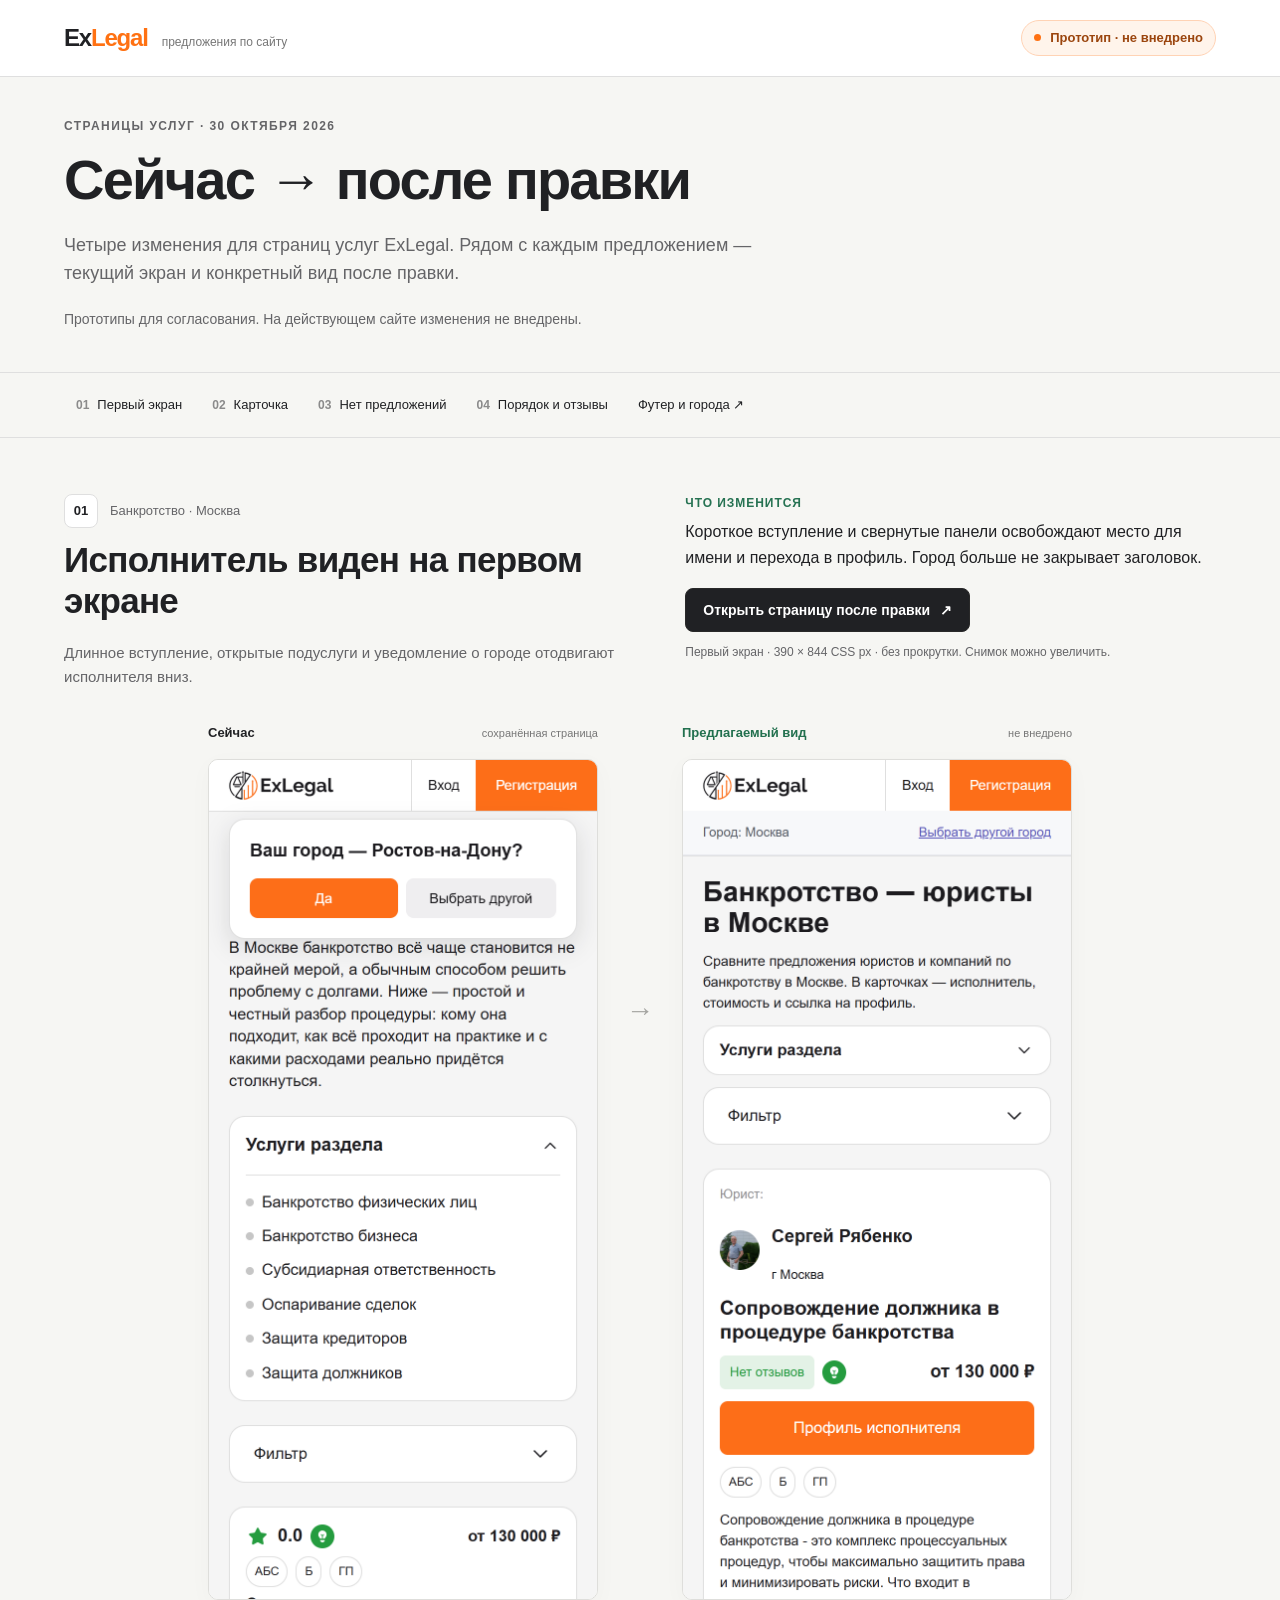
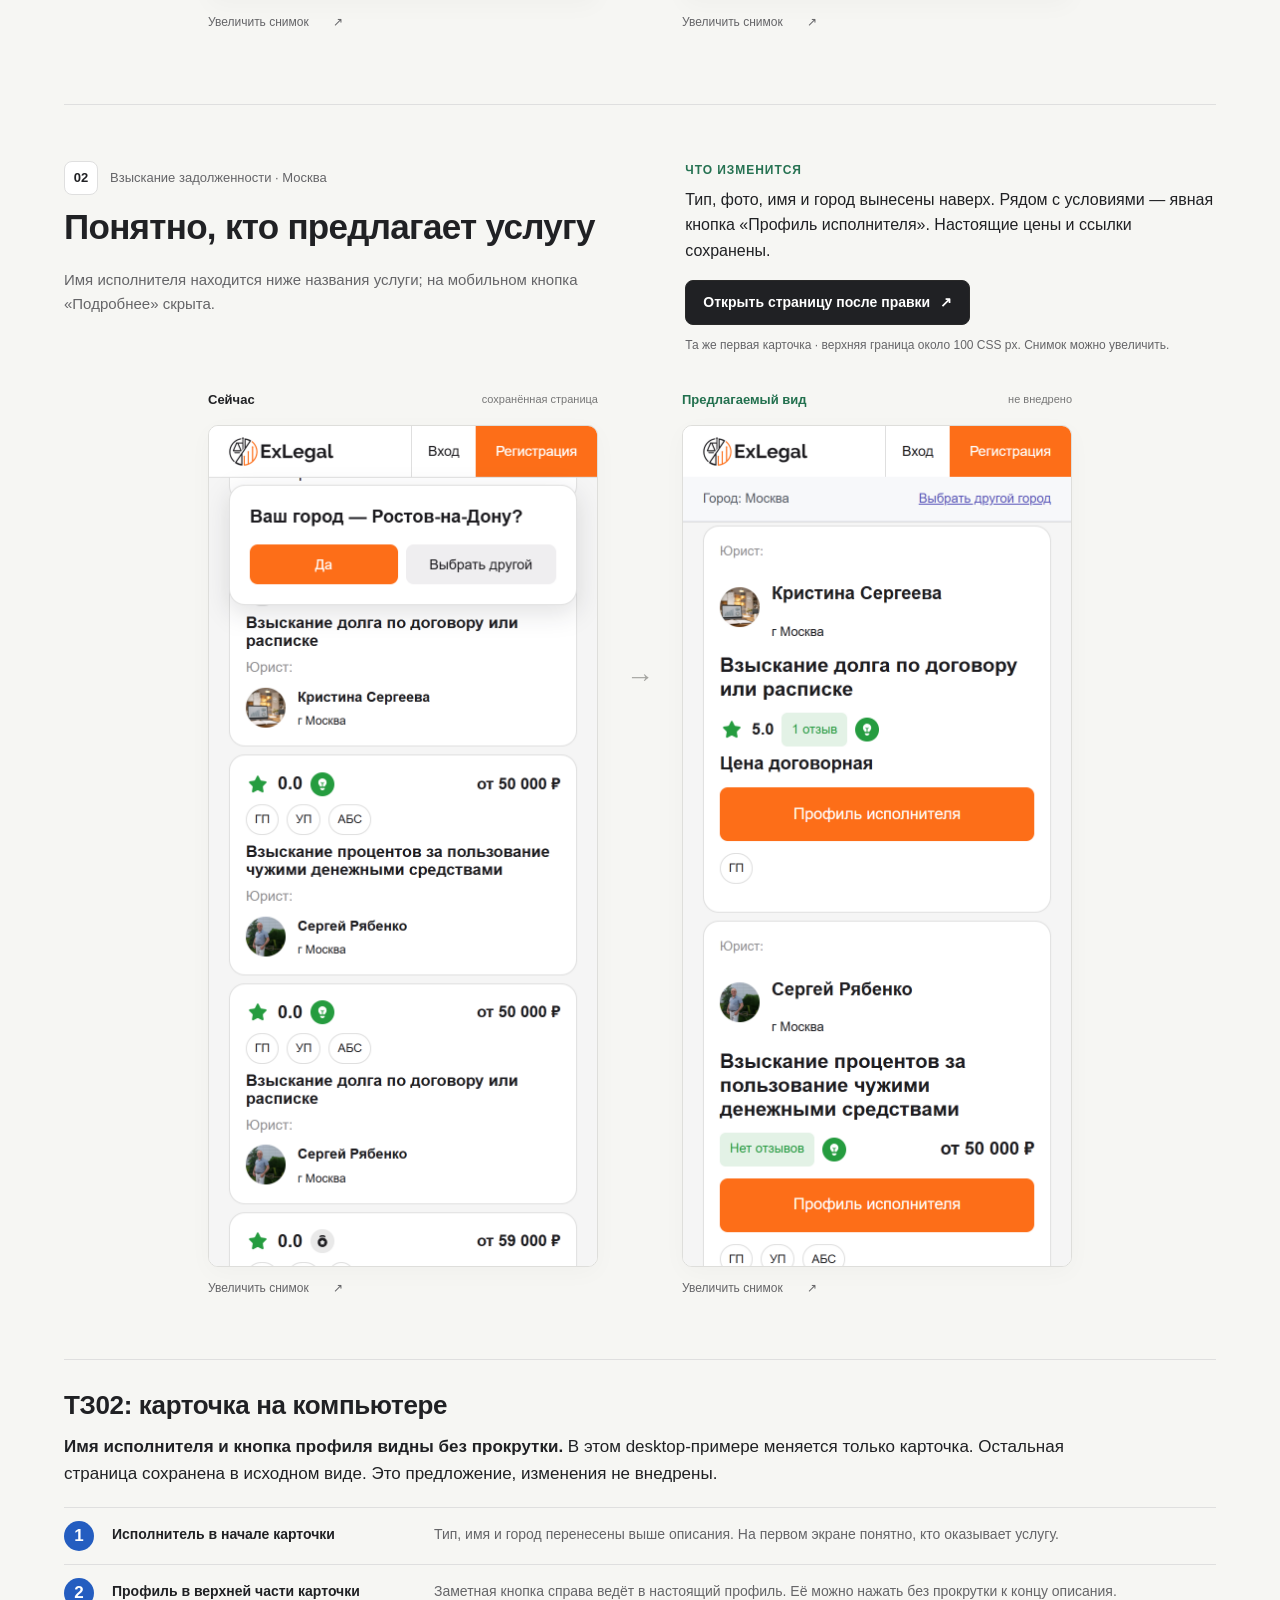
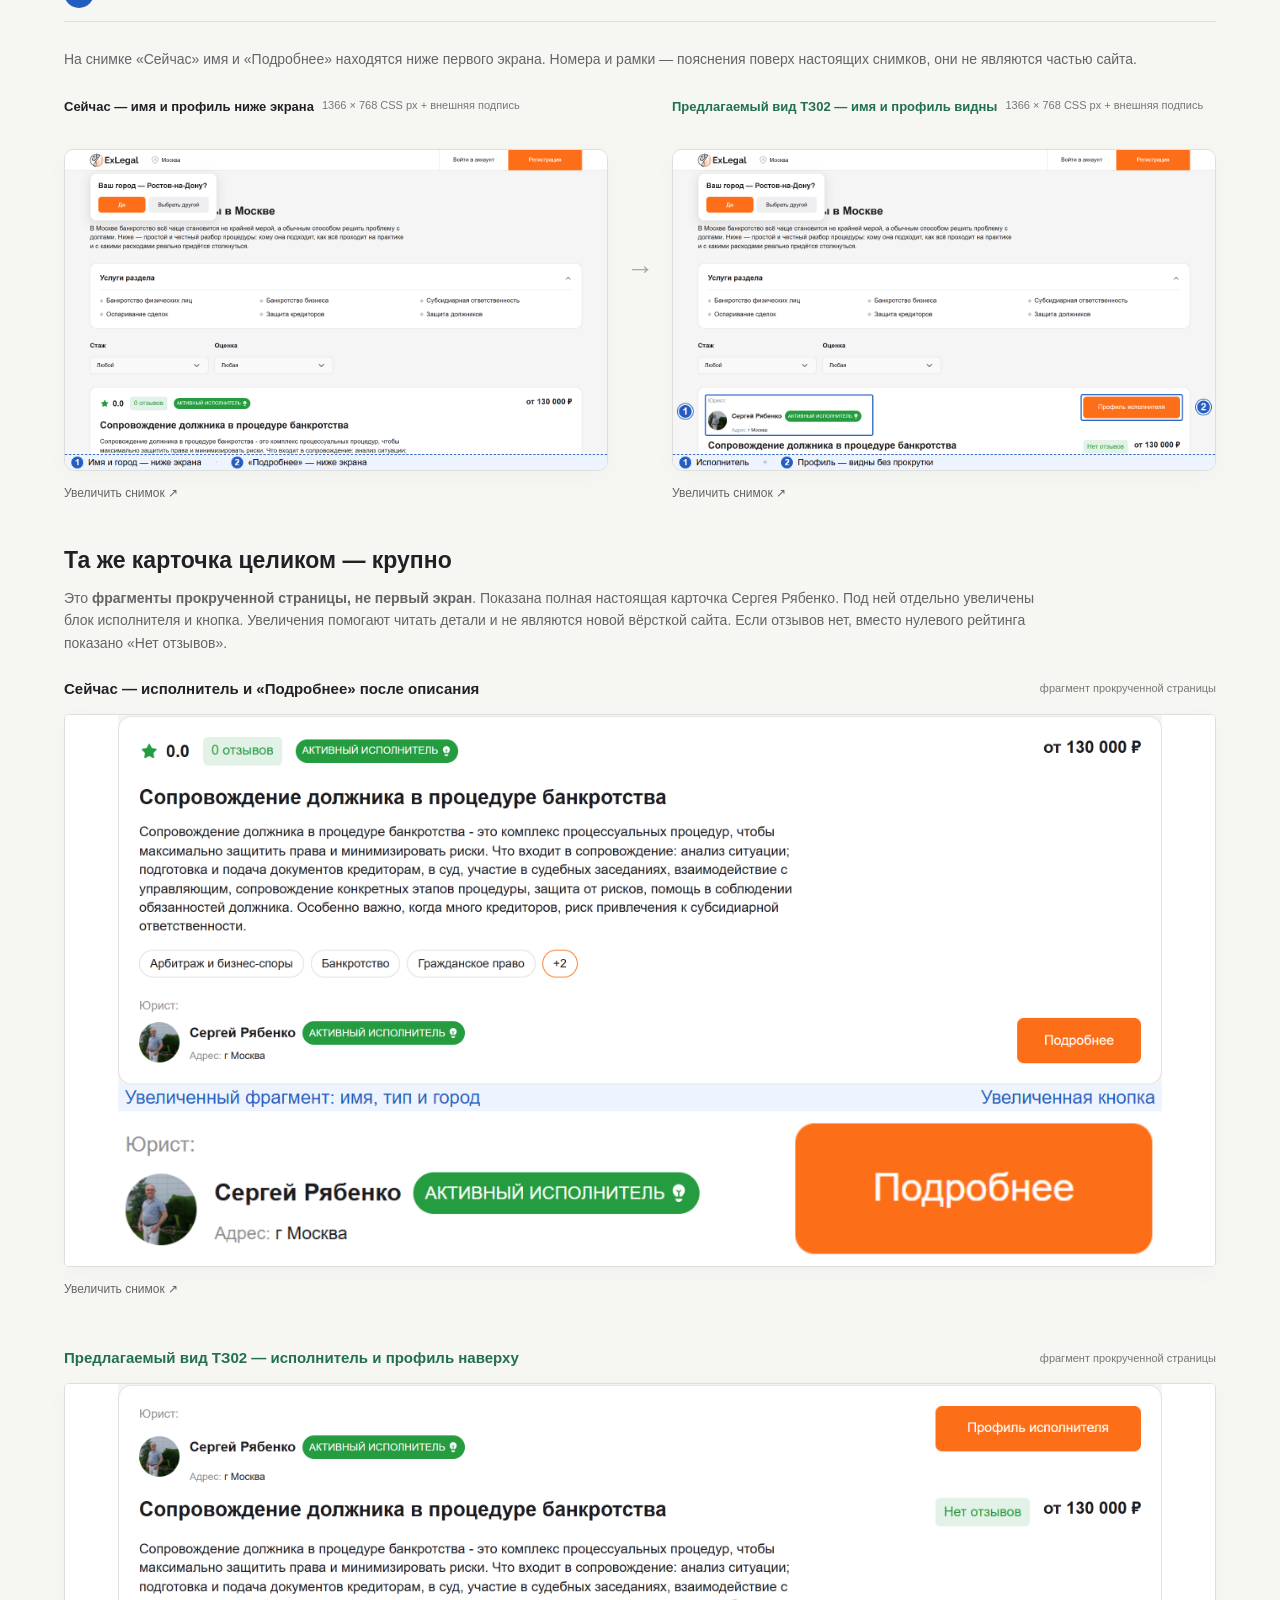
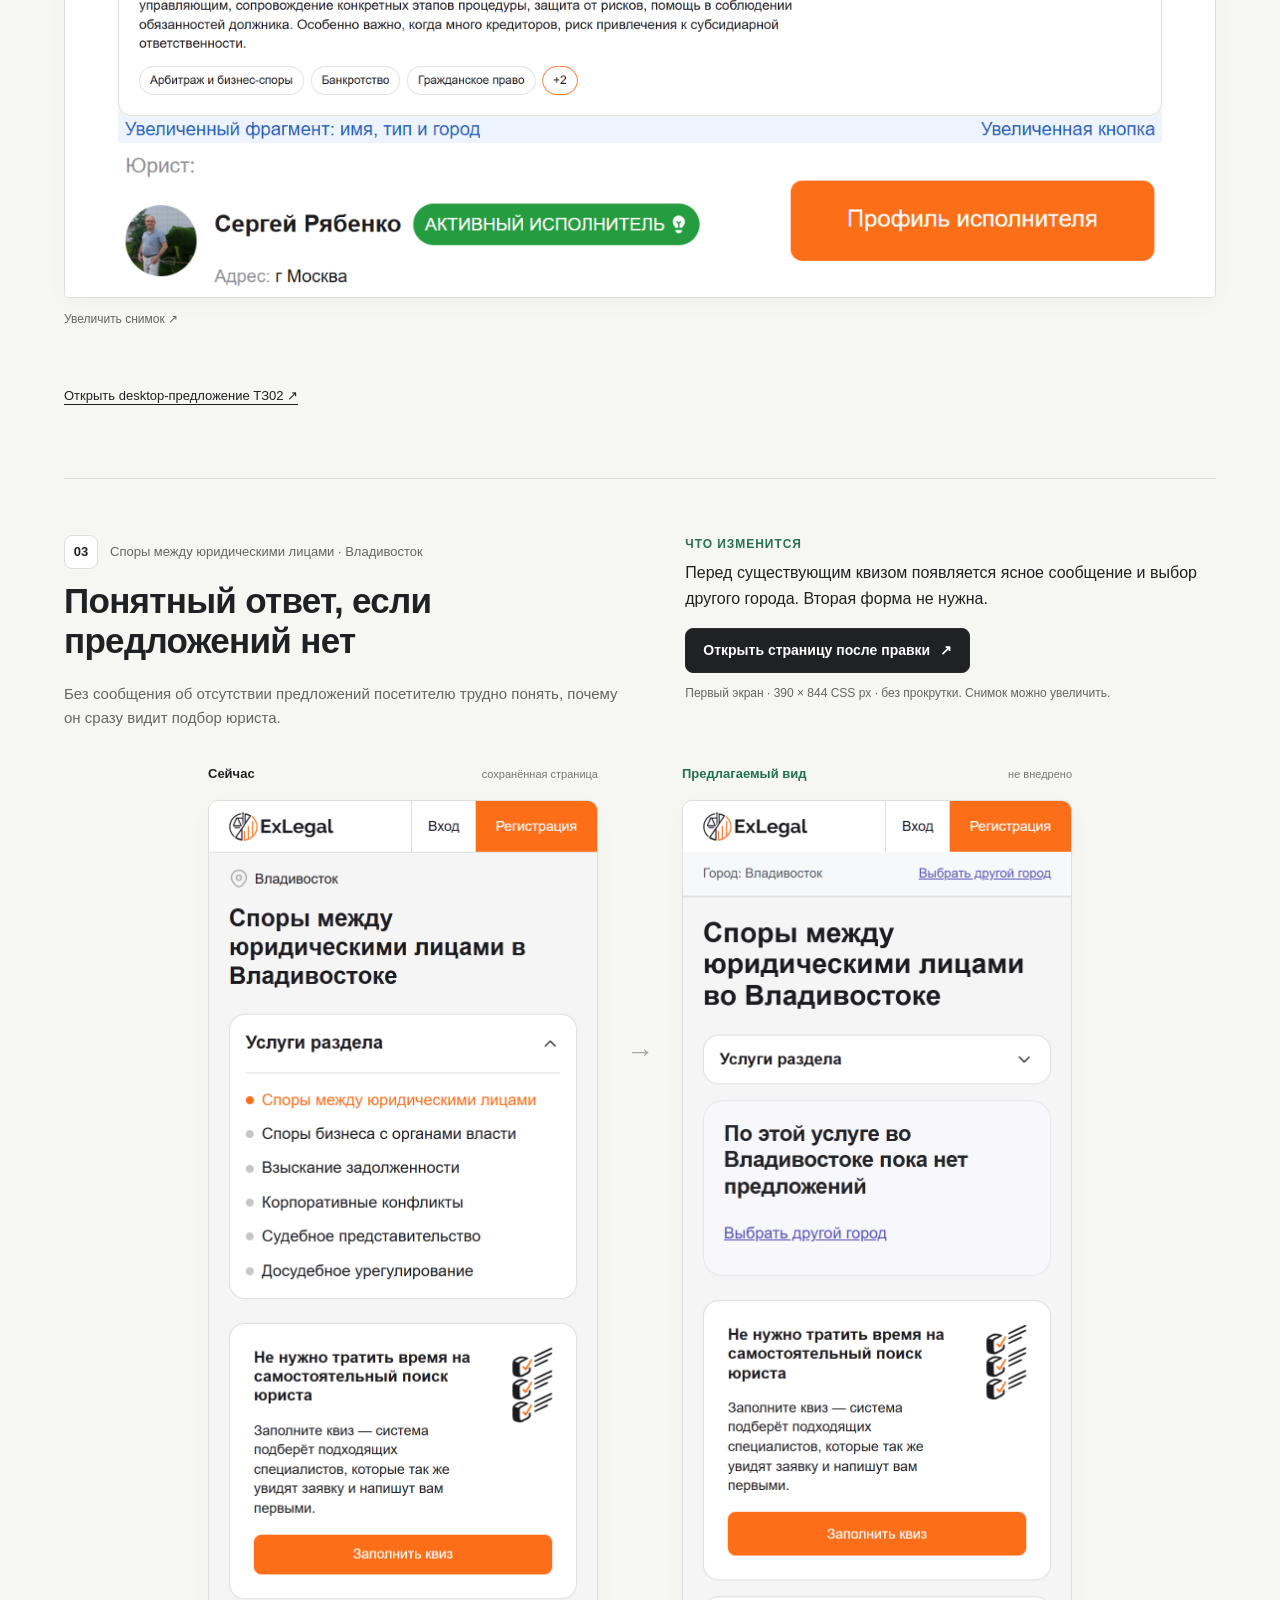
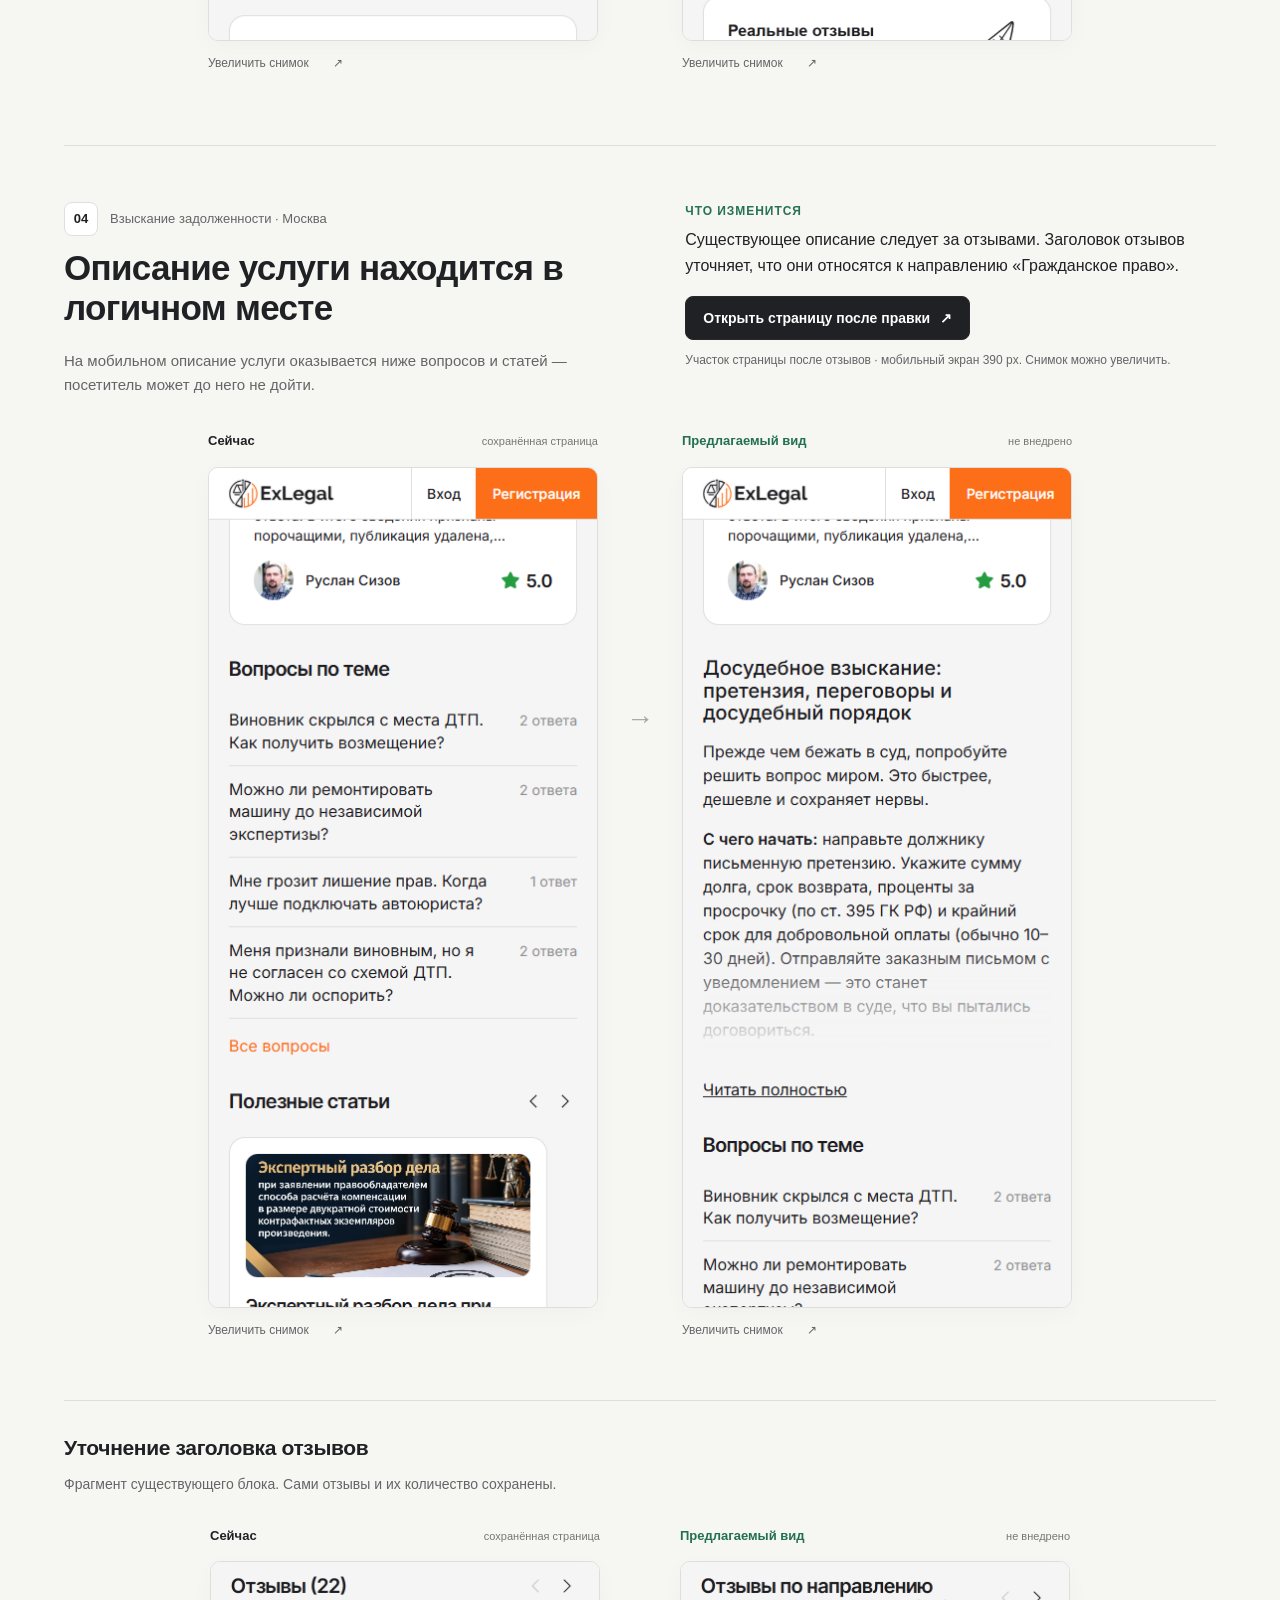
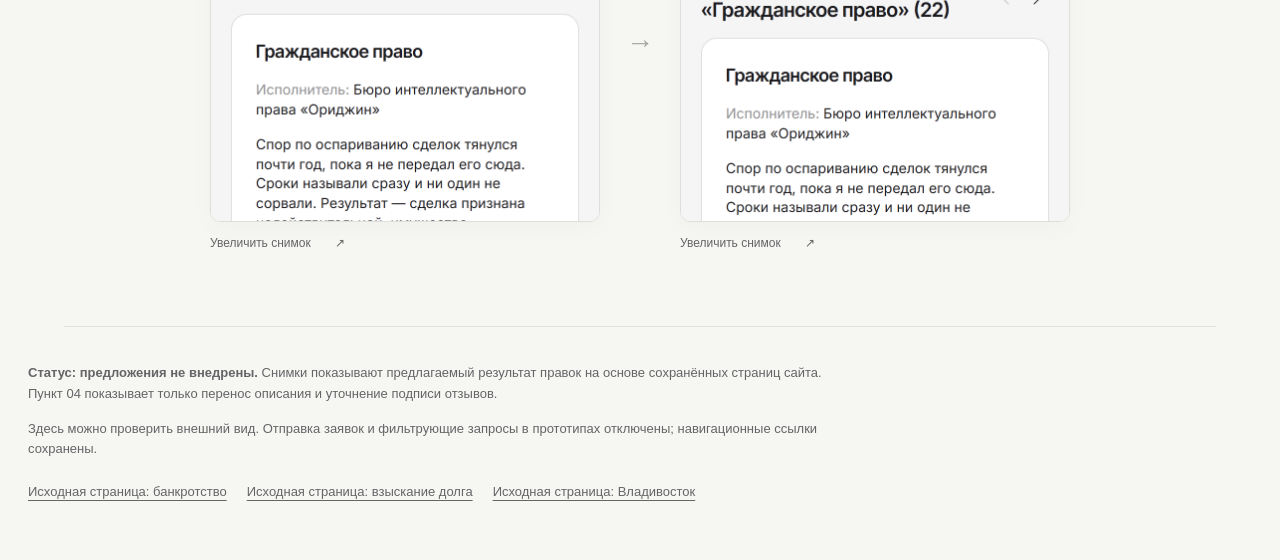
==== commit 97c2a704: "Add interactive footer and regional navigation review" ====
--- a/index.html
+++ b/index.html
@@ -3,4 +3,4 @@
 :root{--ink:#202124;--muted:#656568;--line:#dfdfdf;--accent:#ff7112;--paper:#f6f6f3;--green:#267252}*{box-sizing:border-box}html{scroll-behavior:smooth;scroll-padding-top:96px}body{margin:0;background:var(--paper);color:var(--ink);font:16px/1.6 -apple-system,BlinkMacSystemFont,"Segoe UI",Arial,sans-serif}a{color:inherit;text-underline-offset:4px}button{font:inherit}a:focus-visible,button:focus-visible{outline:3px solid #8854dd;outline-offset:4px}.wrap{max-width:1224px;margin:auto;padding:0 36px}.topbar{border-bottom:1px solid var(--line);background:#fff}.topbar .wrap{display:flex;gap:20px;align-items:center;justify-content:space-between;min-height:76px}.brand{white-space:nowrap;font-size:24px;letter-spacing:-1.2px;font-weight:750;text-decoration:none}.brand i{color:var(--accent);font-style:normal}.status{display:inline-flex;align-items:center;gap:9px;padding:7px 12px;border:1px solid #ffd3b5;background:#fff4eb;color:#9b450e;border-radius:100px;font-size:13px;font-weight:600}.status:before{content:"";width:7px;height:7px;background:var(--accent);border-radius:50%;flex-shrink:0}.hero{padding:40px 36px 28px}.eyebrow{margin:0 0 14px;text-transform:uppercase;letter-spacing:.12em;font-size:12px;font-weight:700;color:var(--muted)}h1{font-size:clamp(32px,4.4vw,56px);line-height:1.07;letter-spacing:-1.8px;max-width:900px;margin:0 0 22px;font-weight:720}.intro{max-width:750px;margin:0;color:var(--muted);font-size:18px;line-height:1.55}.hero-note{margin-top:20px;font-size:14px;color:var(--muted)}.nav{position:sticky;top:0;z-index:2;border-top:1px solid var(--line);border-bottom:1px solid var(--line);background:rgba(246,246,243,.96);backdrop-filter:blur(10px)}.nav .wrap{display:flex;gap:6px;overflow-x:auto;padding-top:12px;padding-bottom:12px}.nav a{display:flex;align-items:center;gap:8px;white-space:nowrap;min-height:40px;padding:6px 12px;border-radius:7px;text-decoration:none;font-size:13px}.nav a:hover{background:#e9e9e5}.nav b{color:#8b8b8b;font-size:12px}.proposal{padding:56px 0 60px;border-bottom:1px solid var(--line)}.section-head{display:grid;grid-template-columns:1.05fr 1fr;gap:64px;align-items:start;margin-bottom:30px}.step{display:flex;align-items:center;gap:12px;margin-bottom:12px;color:var(--muted);font-size:13px}.step b{display:inline-grid;place-items:center;background:#fff;border:1px solid var(--line);border-radius:8px;width:34px;height:34px;color:var(--ink)}h2{font-size:clamp(26px,3vw,35px);line-height:1.15;letter-spacing:-.7px;font-weight:680;margin:0 0 20px}.reason{margin:0;color:var(--muted);font-size:15px}.benefit{margin:0 0 17px;font-size:16px}.benefit-label{display:block;color:var(--green);font-size:12px;text-transform:uppercase;letter-spacing:.08em;margin-bottom:6px;font-weight:700}.page-link{display:inline-flex;align-items:center;justify-content:center;gap:10px;min-height:44px;padding:10px 17px;text-decoration:none;border:1px solid #292929;border-radius:8px;font-size:14px;font-weight:600;background:#202124;color:#fff}.page-link:hover{background:#414141}.meta{font-size:12px;color:var(--muted);margin:11px 0 0}.pair{display:grid;grid-template-columns:minmax(0,390px) 48px minmax(0,390px);justify-content:center;gap:18px;align-items:start;margin-top:26px}.shot{min-width:0;margin:0}.shot figcaption{min-height:40px;display:flex;align-items:center;gap:10px;justify-content:space-between;padding:0 0 10px;font-size:13px}.label-before,.label-after{font-weight:650;white-space:nowrap}.label-after{color:#22704e}.shot-note{color:#777;font-size:11px}.shot-image{display:block;background:#fff;border-radius:10px;overflow:hidden;border:1px solid #dededb;box-shadow:0 6px 24px #17171707}.shot-image img{display:block;width:100%;height:auto}.pair-arrow{display:grid;place-items:center;margin-top:270px;font-size:28px;font-weight:300;color:#a5a5a1}.full-image{display:inline-flex;align-items:center;justify-content:space-between;gap:24px;min-height:44px;text-decoration:none;font-size:12px;color:#656568}.full-image:hover{text-decoration:underline}.extra{margin-top:48px;padding-top:30px;border-top:1px solid var(--line)}.extra h3{font-size:21px;letter-spacing:-.35px;margin:0 0 8px}.extra p{margin:0;color:var(--muted);font-size:14px}.pair-extra{grid-template-columns:minmax(0,1fr) 32px minmax(0,1fr);gap:16px}.pair-extra .pair-arrow{margin-top:150px}.review-extra .pair-extra{grid-template-columns:minmax(0,390px) 48px minmax(0,390px)}.review-extra .pair-arrow{margin-top:100px}.footer{padding:36px 0 50px;color:var(--muted);font-size:13px}.footer p{max-width:820px;margin:0 0 14px}.sources{display:flex;gap:20px;flex-wrap:wrap}.sources a{min-height:36px;display:inline-flex;align-items:center}dialog{border:0;border-radius:14px;padding:0;width:max-content;max-width:94vw;max-height:94vh;background:#fff;color:var(--ink);box-shadow:0 20px 100px #0005}dialog::backdrop{background:#202124c9}.zoom-head{position:sticky;top:0;display:flex;gap:20px;justify-content:space-between;align-items:center;padding:15px 20px;background:white;border-bottom:1px solid var(--line);z-index:1;font-size:13px}.zoom-head p{margin:0}.zoom-head button{min-height:44px;min-width:44px;border:1px solid var(--line);border-radius:8px;background:white;cursor:pointer;font-size:20px}.zoom-body{max-height:77vh;overflow:auto;text-align:center;padding:12px}.zoom-body img{display:block;max-width:100%;width:auto;height:auto;margin:auto}.zoom-foot{padding:8px 20px 14px;font-size:12px}.zoom-foot a{display:inline-flex;min-height:36px;align-items:center}
 @media(max-width:800px){.brand span{display:none}.wrap{padding:0 22px}.hero{padding:38px 22px 30px}.section-head{grid-template-columns:1fr;gap:22px}.proposal{padding:36px 0 42px}.pair{gap:10px;grid-template-columns:minmax(0,1fr) 20px minmax(0,1fr)}.pair-arrow{font-size:20px;margin-top:160px}.shot-note{display:none}.shot figcaption{font-size:12px}.pair-extra{grid-template-columns:minmax(0,1fr) 20px minmax(0,1fr)}.pair-extra .pair-arrow{margin-top:90px}.review-extra .pair-extra{grid-template-columns:minmax(0,1fr) 20px minmax(0,1fr)}.review-extra .pair-arrow{margin-top:85px}.full-image{font-size:11px;gap:5px}.topbar .wrap{gap:12px}.status{font-size:11px;line-height:1.2;max-width:210px}.hero-note{font-size:12px}.nav .wrap{padding-top:7px;padding-bottom:7px}.nav a{padding:5px 10px}.zoom-head{padding:8px 12px;gap:8px}.zoom-body{padding:6px}}
 @media(prefers-reduced-motion:reduce){html{scroll-behavior:auto}}
-</style></head><body><header class="topbar"><div class="wrap"><a class="brand" href="#">Ex<i>Legal</i><span style="font-size:12px;letter-spacing:0;color:#777;font-weight:500;margin-left:14px">предложения по сайту</span></a><span class="status">Прототип · не внедрено</span></div></header><div class="hero wrap"><p class="eyebrow">Страницы услуг · 30 октября 2026</p><h1>Сейчас → после правки</h1><p class="intro">Четыре изменения для страниц услуг ExLegal. Рядом с каждым предложением — текущий экран и конкретный вид после правки.</p><p class="hero-note">Прототипы для согласования. На действующем сайте изменения не внедрены.</p></div><nav class="nav" aria-label="Предложения"><div class="wrap"><a href="#tz01"><b>01</b>Первый экран</a><a href="#tz02"><b>02</b>Карточка</a><a href="#tz03"><b>03</b>Нет предложений</a><a href="#tz04"><b>04</b>Порядок и отзывы</a></div></nav><main class="wrap"><section class="proposal" id="tz01" aria-labelledby="tz01-title"><div class="section-head"><div><div class="step"><b>01</b><span>Банкротство · Москва</span></div><h2 id="tz01-title">Исполнитель виден на первом экране</h2><p class="reason">Длинное вступление, открытые подуслуги и уведомление о городе отодвигают исполнителя вниз.</p></div><div><p class="benefit"><span class="benefit-label">Что изменится</span>Короткое вступление и свернутые панели освобождают место для имени и перехода в профиль. Город больше не закрывает заголовок.</p><a class="page-link" href="desktop-card-only-v9/mobile-preview.html?scenario=01" target="_blank" rel="noopener">Открыть страницу после правки <span aria-hidden="true">↗</span></a><p class="meta">Первый экран · 390 × 844 CSS px · без прокрутки. Снимок можно увеличить.</p></div></div><div class="pair "><figure class="shot"><figcaption><span class="label-before">Сейчас</span><span class="shot-note">сохранённая страница</span></figcaption><a class="shot-image" href="layout/M1-before-390.png" data-zoom="" data-label="Исполнитель виден на первом экране — Сейчас" aria-label="Увеличить: Исполнитель виден на первом экране — Сейчас"><img src="layout/M1-before-390.png" width="780" height="1688" alt="Сейчас: Исполнитель виден на первом экране" loading="lazy"></a><a class="full-image" href="layout/M1-before-390.png" data-zoom="" data-label="Исполнитель виден на первом экране — Сейчас">Увеличить снимок <span aria-hidden="true">↗</span></a></figure><div class="pair-arrow" aria-hidden="true">→</div><figure class="shot"><figcaption><span class="label-after">Предлагаемый вид</span><span class="shot-note">не внедрено</span></figcaption><a class="shot-image" href="layout/M1-after-390.png" data-zoom="" data-label="Исполнитель виден на первом экране — Предлагаемый вид" aria-label="Увеличить: Исполнитель виден на первом экране — Предлагаемый вид"><img src="layout/M1-after-390.png" width="780" height="1688" alt="Предлагаемый вид: Исполнитель виден на первом экране" loading="lazy"></a><a class="full-image" href="layout/M1-after-390.png" data-zoom="" data-label="Исполнитель виден на первом экране — Предлагаемый вид">Увеличить снимок <span aria-hidden="true">↗</span></a></figure></div></section><section class="proposal" id="tz02" aria-labelledby="tz02-title"><div class="section-head"><div><div class="step"><b>02</b><span>Взыскание задолженности · Москва</span></div><h2 id="tz02-title">Понятно, кто предлагает услугу</h2><p class="reason">Имя исполнителя находится ниже названия услуги; на мобильном кнопка «Подробнее» скрыта.</p></div><div><p class="benefit"><span class="benefit-label">Что изменится</span>Тип, фото, имя и город вынесены наверх. Рядом с условиями — явная кнопка «Профиль исполнителя». Настоящие цены и ссылки сохранены.</p><a class="page-link" href="desktop-card-only-v9/mobile-preview.html?scenario=02" target="_blank" rel="noopener">Открыть страницу после правки <span aria-hidden="true">↗</span></a><p class="meta">Та же первая карточка · верхняя граница около 100 CSS px. Снимок можно увеличить.</p></div></div><div class="pair "><figure class="shot"><figcaption><span class="label-before">Сейчас</span><span class="shot-note">сохранённая страница</span></figcaption><a class="shot-image" href="layout/M3-card-before-390.png" data-zoom="" data-label="Понятно, кто предлагает услугу — Сейчас" aria-label="Увеличить: Понятно, кто предлагает услугу — Сейчас"><img src="layout/M3-card-before-390.png" width="780" height="1688" alt="Сейчас: Понятно, кто предлагает услугу" loading="lazy"></a><a class="full-image" href="layout/M3-card-before-390.png" data-zoom="" data-label="Понятно, кто предлагает услугу — Сейчас">Увеличить снимок <span aria-hidden="true">↗</span></a></figure><div class="pair-arrow" aria-hidden="true">→</div><figure class="shot"><figcaption><span class="label-after">Предлагаемый вид</span><span class="shot-note">не внедрено</span></figcaption><a class="shot-image" href="layout/M3-card-after-390.png" data-zoom="" data-label="Понятно, кто предлагает услугу — Предлагаемый вид" aria-label="Увеличить: Понятно, кто предлагает услугу — Предлагаемый вид"><img src="layout/M3-card-after-390.png" width="780" height="1688" alt="Предлагаемый вид: Понятно, кто предлагает услугу" loading="lazy"></a><a class="full-image" href="layout/M3-card-after-390.png" data-zoom="" data-label="Понятно, кто предлагает услугу — Предлагаемый вид">Увеличить снимок <span aria-hidden="true">↗</span></a></figure></div><div class="extra" id="desktop"><style>#desktop h3{font-size:26px;line-height:1.2}#desktop .dex-main{font-size:17px;color:#202124;max-width:1000px;margin:12px 0 20px}#desktop .dex-legend{list-style:none;padding:0;margin:20px 0 26px;border-top:1px solid #dfdfdf}#desktop .dex-legend li{display:grid;grid-template-columns:36px 310px 1fr;gap:12px;align-items:start;padding:13px 0;border-bottom:1px solid #dfdfdf;font-size:14px;line-height:1.5}#desktop .dex-n{display:grid;place-items:center;width:30px;height:30px;background:#245dc0;color:white;border-radius:50%;font-weight:700;font-size:17px}#desktop .dex-legend strong{padding-top:3px;font-weight:650}#desktop .dex-legend p{font-size:14px;line-height:1.5;padding-top:3px}#desktop .dex-pair{margin-bottom:28px}#desktop .dex-pair figcaption{flex-wrap:wrap;justify-content:flex-start;align-items:flex-start;gap:2px 8px;min-height:52px}#desktop .dex-pair .label-before,#desktop .dex-pair .label-after{white-space:normal}#desktop .dex-card-title{font-size:23px;line-height:1.2;margin:32px 0 12px}#desktop .dex-details-note{max-width:1000px;margin:0 0 20px}#desktop .dex-card{margin:20px 0 32px}#desktop .dex-card .shot-image{border-radius:5px}#desktop .dex-card figcaption{font-size:15px;flex-wrap:wrap}#desktop .dex-card .label-before,#desktop .dex-card .label-after{white-space:normal;min-width:0}#desktop .dex-links{display:flex;flex-wrap:wrap;gap:16px;font-size:13px}#desktop .dex-links a{display:inline-flex;align-items:center;min-height:44px}@media(max-width:800px){#desktop .dex-legend li{grid-template-columns:30px minmax(0,1fr);gap:8px 12px}#desktop .dex-legend p{grid-column:2;padding-top:0}#desktop .dex-legend strong{font-size:14px}#desktop .dex-card figcaption{align-items:flex-start;line-height:1.3;min-height:44px}#desktop h3{font-size:23px}#desktop .dex-main{font-size:16px}}</style><div class="dex-overview"><h3>ТЗ02: карточка на компьютере</h3><p class="dex-main"><strong>Имя исполнителя и кнопка профиля видны без прокрутки.</strong> В этом desktop-примере меняется только карточка. Остальная страница сохранена в исходном виде. Это предложение, изменения не внедрены.</p><ol class="dex-legend"><li><span class="dex-n">1</span><strong>Исполнитель в начале карточки</strong><p>Тип, имя и город перенесены выше описания. На первом экране понятно, кто оказывает услугу.</p></li><li><span class="dex-n">2</span><strong>Профиль в верхней части карточки</strong><p>Заметная кнопка справа ведёт в настоящий профиль. Её можно нажать без прокрутки к концу описания.</p></li></ol><p>На снимке «Сейчас» имя и «Подробнее» находятся ниже первого экрана. Номера и рамки — пояснения поверх настоящих снимков, они не являются частью сайта.</p><div class="pair pair-extra dex-pair"><figure class="shot "><figcaption><span class="label-before">Сейчас — имя и профиль ниже экрана</span><span class="shot-note">1366 × 768 CSS px + внешняя подпись</span></figcaption><a class="shot-image" href="desktop-card-only-v9/viewport-before-annotated.png" data-zoom="" data-label="Сейчас — имя и профиль ниже экрана"><img src="desktop-card-only-v9/viewport-before-annotated.png" width="1366" height="808" alt="Сейчас — имя и профиль ниже экрана" loading="lazy"></a><a class="full-image" href="desktop-card-only-v9/viewport-before-annotated.png" data-zoom="" data-label="Сейчас — имя и профиль ниже экрана">Увеличить снимок ↗</a></figure><div class="pair-arrow" aria-hidden="true">→</div><figure class="shot "><figcaption><span class="label-after">Предлагаемый вид ТЗ02 — имя и профиль видны</span><span class="shot-note">1366 × 768 CSS px + внешняя подпись</span></figcaption><a class="shot-image" href="desktop-card-only-v9/viewport-after-annotated.png" data-zoom="" data-label="Предлагаемый вид ТЗ02 — имя и профиль видны"><img src="desktop-card-only-v9/viewport-after-annotated.png" width="1366" height="808" alt="Предлагаемый вид ТЗ02 — имя и профиль видны" loading="lazy"></a><a class="full-image" href="desktop-card-only-v9/viewport-after-annotated.png" data-zoom="" data-label="Предлагаемый вид ТЗ02 — имя и профиль видны">Увеличить снимок ↗</a></figure></div></div><h4 class="dex-card-title">Та же карточка целиком — крупно</h4><p class="dex-details-note">Это <strong>фрагменты прокрученной страницы, не первый экран</strong>. Показана полная настоящая карточка Сергея Рябенко. Под ней отдельно увеличены блок исполнителя и кнопка. Увеличения помогают читать детали и не являются новой вёрсткой сайта. Если отзывов нет, вместо нулевого рейтинга показано «Нет отзывов».</p><figure class="shot dex-card"><figcaption><span class="label-before">Сейчас — исполнитель и «Подробнее» после описания</span><span class="shot-note">фрагмент прокрученной страницы</span></figcaption><a class="shot-image" href="desktop-card-only-v9/card-before-detail.png" data-zoom="" data-label="Сейчас — исполнитель и «Подробнее» после описания"><img src="desktop-card-only-v9/card-before-detail.png" width="1366" height="655" alt="Сейчас — исполнитель и «Подробнее» после описания" loading="lazy"></a><a class="full-image" href="desktop-card-only-v9/card-before-detail.png" data-zoom="" data-label="Сейчас — исполнитель и «Подробнее» после описания">Увеличить снимок ↗</a></figure><figure class="shot dex-card"><figcaption><span class="label-after">Предлагаемый вид ТЗ02 — исполнитель и профиль наверху</span><span class="shot-note">фрагмент прокрученной страницы</span></figcaption><a class="shot-image" href="desktop-card-only-v9/card-after-detail.png" data-zoom="" data-label="Предлагаемый вид ТЗ02 — исполнитель и профиль наверху"><img src="desktop-card-only-v9/card-after-detail.png" width="1366" height="609" alt="Предлагаемый вид ТЗ02 — исполнитель и профиль наверху" loading="lazy"></a><a class="full-image" href="desktop-card-only-v9/card-after-detail.png" data-zoom="" data-label="Предлагаемый вид ТЗ02 — исполнитель и профиль наверху">Увеличить снимок ↗</a></figure><div class="dex-links"><a href="desktop-card-only-v9/M1-card-only-after.html" target="_blank" rel="noopener">Открыть desktop-предложение ТЗ02 ↗</a></div></div></section><section class="proposal" id="tz03" aria-labelledby="tz03-title"><div class="section-head"><div><div class="step"><b>03</b><span>Споры между юридическими лицами · Владивосток</span></div><h2 id="tz03-title">Понятный ответ, если предложений нет</h2><p class="reason">Без сообщения об отсутствии предложений посетителю трудно понять, почему он сразу видит подбор юриста.</p></div><div><p class="benefit"><span class="benefit-label">Что изменится</span>Перед существующим квизом появляется ясное сообщение и выбор другого города. Вторая форма не нужна.</p><a class="page-link" href="desktop-card-only-v9/mobile-preview.html?scenario=03" target="_blank" rel="noopener">Открыть страницу после правки <span aria-hidden="true">↗</span></a><p class="meta">Первый экран · 390 × 844 CSS px · без прокрутки. Снимок можно увеличить.</p></div></div><div class="pair "><figure class="shot"><figcaption><span class="label-before">Сейчас</span><span class="shot-note">сохранённая страница</span></figcaption><a class="shot-image" href="layout/R4-before-390.png" data-zoom="" data-label="Понятный ответ, если предложений нет — Сейчас" aria-label="Увеличить: Понятный ответ, если предложений нет — Сейчас"><img src="layout/R4-before-390.png" width="780" height="1688" alt="Сейчас: Понятный ответ, если предложений нет" loading="lazy"></a><a class="full-image" href="layout/R4-before-390.png" data-zoom="" data-label="Понятный ответ, если предложений нет — Сейчас">Увеличить снимок <span aria-hidden="true">↗</span></a></figure><div class="pair-arrow" aria-hidden="true">→</div><figure class="shot"><figcaption><span class="label-after">Предлагаемый вид</span><span class="shot-note">не внедрено</span></figcaption><a class="shot-image" href="layout/R4-after-390.png" data-zoom="" data-label="Понятный ответ, если предложений нет — Предлагаемый вид" aria-label="Увеличить: Понятный ответ, если предложений нет — Предлагаемый вид"><img src="layout/R4-after-390.png" width="780" height="1688" alt="Предлагаемый вид: Понятный ответ, если предложений нет" loading="lazy"></a><a class="full-image" href="layout/R4-after-390.png" data-zoom="" data-label="Понятный ответ, если предложений нет — Предлагаемый вид">Увеличить снимок <span aria-hidden="true">↗</span></a></figure></div></section><section class="proposal" id="tz04" aria-labelledby="tz04-title"><div class="section-head"><div><div class="step"><b>04</b><span>Взыскание задолженности · Москва</span></div><h2 id="tz04-title">Описание услуги находится в логичном месте</h2><p class="reason">На мобильном описание услуги оказывается ниже вопросов и статей — посетитель может до него не дойти.</p></div><div><p class="benefit"><span class="benefit-label">Что изменится</span>Существующее описание следует за отзывами. Заголовок отзывов уточняет, что они относятся к направлению «Гражданское право».</p><a class="page-link" href="content/tz04-after.html#preview-description" target="_blank" rel="noopener">Открыть страницу после правки <span aria-hidden="true">↗</span></a><p class="meta">Участок страницы после отзывов · мобильный экран 390 px. Снимок можно увеличить.</p></div></div><div class="pair "><figure class="shot"><figcaption><span class="label-before">Сейчас</span><span class="shot-note">сохранённая страница</span></figcaption><a class="shot-image" href="content/png/tz04-order-before-390.png" data-zoom="" data-label="Описание услуги находится в логичном месте — Сейчас" aria-label="Увеличить: Описание услуги находится в логичном месте — Сейчас"><img src="content/png/tz04-order-before-390.png" width="390" height="844" alt="Сейчас: Описание услуги находится в логичном месте" loading="lazy"></a><a class="full-image" href="content/png/tz04-order-before-390.png" data-zoom="" data-label="Описание услуги находится в логичном месте — Сейчас">Увеличить снимок <span aria-hidden="true">↗</span></a></figure><div class="pair-arrow" aria-hidden="true">→</div><figure class="shot"><figcaption><span class="label-after">Предлагаемый вид</span><span class="shot-note">не внедрено</span></figcaption><a class="shot-image" href="content/png/tz04-order-after-390.png" data-zoom="" data-label="Описание услуги находится в логичном месте — Предлагаемый вид" aria-label="Увеличить: Описание услуги находится в логичном месте — Предлагаемый вид"><img src="content/png/tz04-order-after-390.png" width="390" height="844" alt="Предлагаемый вид: Описание услуги находится в логичном месте" loading="lazy"></a><a class="full-image" href="content/png/tz04-order-after-390.png" data-zoom="" data-label="Описание услуги находится в логичном месте — Предлагаемый вид">Увеличить снимок <span aria-hidden="true">↗</span></a></figure></div><div class="extra review-extra" id="review-heading"><h3>Уточнение заголовка отзывов</h3><p>Фрагмент существующего блока. Сами отзывы и их количество сохранены.</p><div class="pair pair-extra"><figure class="shot"><figcaption><span class="label-before">Сейчас</span><span class="shot-note">сохранённая страница</span></figcaption><a class="shot-image" href="content/png/tz04-reviews-header-before.png" data-zoom="" data-label="Уточнение заголовка отзывов — Сейчас" aria-label="Увеличить: Уточнение заголовка отзывов — Сейчас"><img src="content/png/tz04-reviews-header-before.png" width="780" height="520" alt="Сейчас: Уточнение заголовка отзывов" loading="lazy"></a><a class="full-image" href="content/png/tz04-reviews-header-before.png" data-zoom="" data-label="Уточнение заголовка отзывов — Сейчас">Увеличить снимок <span aria-hidden="true">↗</span></a></figure><div class="pair-arrow" aria-hidden="true">→</div><figure class="shot"><figcaption><span class="label-after">Предлагаемый вид</span><span class="shot-note">не внедрено</span></figcaption><a class="shot-image" href="content/png/tz04-reviews-header-after.png" data-zoom="" data-label="Уточнение заголовка отзывов — Предлагаемый вид" aria-label="Увеличить: Уточнение заголовка отзывов — Предлагаемый вид"><img src="content/png/tz04-reviews-header-after.png" width="780" height="520" alt="Предлагаемый вид: Уточнение заголовка отзывов" loading="lazy"></a><a class="full-image" href="content/png/tz04-reviews-header-after.png" data-zoom="" data-label="Уточнение заголовка отзывов — Предлагаемый вид">Увеличить снимок <span aria-hidden="true">↗</span></a></figure></div></div></section></main><footer class="footer wrap"><p><strong>Статус: предложения не внедрены.</strong> Снимки показывают предлагаемый результат правок на основе сохранённых страниц сайта. Пункт 04 показывает только перенос описания и уточнение подписи отзывов.</p><p>Здесь можно проверить внешний вид. Отправка заявок и фильтрующие запросы в прототипах отключены; навигационные ссылки сохранены.</p><div class="sources"><a href="https://exlegal.ru/uslugi/bankrotstvo" target="_blank" rel="noopener">Исходная страница: банкротство</a><a href="https://exlegal.ru/uslugi/vzyskanie-dolgov" target="_blank" rel="noopener">Исходная страница: взыскание долга</a><a href="https://exlegal.ru/vladivostok/uslugi/spory-mezhdu-yuridicheskimi-litsami" target="_blank" rel="noopener">Исходная страница: Владивосток</a></div></footer><dialog id="zoom" aria-labelledby="zoom-title"><div class="zoom-head"><p id="zoom-title"></p><button id="close-zoom" type="button" aria-label="Закрыть увеличенный снимок">×</button></div><div class="zoom-body"><img id="zoom-image" alt=""></div><div class="zoom-foot"><a id="zoom-original" target="_blank" rel="noopener">Открыть исходный PNG ↗</a></div></dialog><script>const zoom=document.getElementById('zoom');document.querySelectorAll('[data-zoom]').forEach(a=>a.addEventListener('click',e=>{e.preventDefault();const src=a.getAttribute('href'),label=a.dataset.label;document.getElementById('zoom-title').textContent=label;document.getElementById('zoom-image').src=src;document.getElementById('zoom-image').alt=label;document.getElementById('zoom-original').href=src;zoom.showModal();document.getElementById('close-zoom').focus()}));document.getElementById('close-zoom').addEventListener('click',()=>zoom.close());zoom.addEventListener('click',e=>{if(e.target===zoom){const r=zoom.getBoundingClientRect();if(e.clientX<r.left||e.clientX>r.right||e.clientY<r.top||e.clientY>r.bottom)zoom.close()}});</script></body></html>+</style></head><body><header class="topbar"><div class="wrap"><a class="brand" href="#">Ex<i>Legal</i><span style="font-size:12px;letter-spacing:0;color:#777;font-weight:500;margin-left:14px">предложения по сайту</span></a><span class="status">Прототип · не внедрено</span></div></header><div class="hero wrap"><p class="eyebrow">Страницы услуг · 30 октября 2026</p><h1>Сейчас → после правки</h1><p class="intro">Четыре изменения для страниц услуг ExLegal. Рядом с каждым предложением — текущий экран и конкретный вид после правки.</p><p class="hero-note">Прототипы для согласования. На действующем сайте изменения не внедрены.</p></div><nav class="nav" aria-label="Предложения"><div class="wrap"><a href="#tz01"><b>01</b>Первый экран</a><a href="#tz02"><b>02</b>Карточка</a><a href="#tz03"><b>03</b>Нет предложений</a><a href="#tz04"><b>04</b>Порядок и отзывы</a><a href="footer/">Футер и города ↗</a></div></nav><main class="wrap"><section class="proposal" id="tz01" aria-labelledby="tz01-title"><div class="section-head"><div><div class="step"><b>01</b><span>Банкротство · Москва</span></div><h2 id="tz01-title">Исполнитель виден на первом экране</h2><p class="reason">Длинное вступление, открытые подуслуги и уведомление о городе отодвигают исполнителя вниз.</p></div><div><p class="benefit"><span class="benefit-label">Что изменится</span>Короткое вступление и свернутые панели освобождают место для имени и перехода в профиль. Город больше не закрывает заголовок.</p><a class="page-link" href="desktop-card-only-v9/mobile-preview.html?scenario=01" target="_blank" rel="noopener">Открыть страницу после правки <span aria-hidden="true">↗</span></a><p class="meta">Первый экран · 390 × 844 CSS px · без прокрутки. Снимок можно увеличить.</p></div></div><div class="pair "><figure class="shot"><figcaption><span class="label-before">Сейчас</span><span class="shot-note">сохранённая страница</span></figcaption><a class="shot-image" href="layout/M1-before-390.png" data-zoom="" data-label="Исполнитель виден на первом экране — Сейчас" aria-label="Увеличить: Исполнитель виден на первом экране — Сейчас"><img src="layout/M1-before-390.png" width="780" height="1688" alt="Сейчас: Исполнитель виден на первом экране" loading="lazy"></a><a class="full-image" href="layout/M1-before-390.png" data-zoom="" data-label="Исполнитель виден на первом экране — Сейчас">Увеличить снимок <span aria-hidden="true">↗</span></a></figure><div class="pair-arrow" aria-hidden="true">→</div><figure class="shot"><figcaption><span class="label-after">Предлагаемый вид</span><span class="shot-note">не внедрено</span></figcaption><a class="shot-image" href="layout/M1-after-390.png" data-zoom="" data-label="Исполнитель виден на первом экране — Предлагаемый вид" aria-label="Увеличить: Исполнитель виден на первом экране — Предлагаемый вид"><img src="layout/M1-after-390.png" width="780" height="1688" alt="Предлагаемый вид: Исполнитель виден на первом экране" loading="lazy"></a><a class="full-image" href="layout/M1-after-390.png" data-zoom="" data-label="Исполнитель виден на первом экране — Предлагаемый вид">Увеличить снимок <span aria-hidden="true">↗</span></a></figure></div></section><section class="proposal" id="tz02" aria-labelledby="tz02-title"><div class="section-head"><div><div class="step"><b>02</b><span>Взыскание задолженности · Москва</span></div><h2 id="tz02-title">Понятно, кто предлагает услугу</h2><p class="reason">Имя исполнителя находится ниже названия услуги; на мобильном кнопка «Подробнее» скрыта.</p></div><div><p class="benefit"><span class="benefit-label">Что изменится</span>Тип, фото, имя и город вынесены наверх. Рядом с условиями — явная кнопка «Профиль исполнителя». Настоящие цены и ссылки сохранены.</p><a class="page-link" href="desktop-card-only-v9/mobile-preview.html?scenario=02" target="_blank" rel="noopener">Открыть страницу после правки <span aria-hidden="true">↗</span></a><p class="meta">Та же первая карточка · верхняя граница около 100 CSS px. Снимок можно увеличить.</p></div></div><div class="pair "><figure class="shot"><figcaption><span class="label-before">Сейчас</span><span class="shot-note">сохранённая страница</span></figcaption><a class="shot-image" href="layout/M3-card-before-390.png" data-zoom="" data-label="Понятно, кто предлагает услугу — Сейчас" aria-label="Увеличить: Понятно, кто предлагает услугу — Сейчас"><img src="layout/M3-card-before-390.png" width="780" height="1688" alt="Сейчас: Понятно, кто предлагает услугу" loading="lazy"></a><a class="full-image" href="layout/M3-card-before-390.png" data-zoom="" data-label="Понятно, кто предлагает услугу — Сейчас">Увеличить снимок <span aria-hidden="true">↗</span></a></figure><div class="pair-arrow" aria-hidden="true">→</div><figure class="shot"><figcaption><span class="label-after">Предлагаемый вид</span><span class="shot-note">не внедрено</span></figcaption><a class="shot-image" href="layout/M3-card-after-390.png" data-zoom="" data-label="Понятно, кто предлагает услугу — Предлагаемый вид" aria-label="Увеличить: Понятно, кто предлагает услугу — Предлагаемый вид"><img src="layout/M3-card-after-390.png" width="780" height="1688" alt="Предлагаемый вид: Понятно, кто предлагает услугу" loading="lazy"></a><a class="full-image" href="layout/M3-card-after-390.png" data-zoom="" data-label="Понятно, кто предлагает услугу — Предлагаемый вид">Увеличить снимок <span aria-hidden="true">↗</span></a></figure></div><div class="extra" id="desktop"><style>#desktop h3{font-size:26px;line-height:1.2}#desktop .dex-main{font-size:17px;color:#202124;max-width:1000px;margin:12px 0 20px}#desktop .dex-legend{list-style:none;padding:0;margin:20px 0 26px;border-top:1px solid #dfdfdf}#desktop .dex-legend li{display:grid;grid-template-columns:36px 310px 1fr;gap:12px;align-items:start;padding:13px 0;border-bottom:1px solid #dfdfdf;font-size:14px;line-height:1.5}#desktop .dex-n{display:grid;place-items:center;width:30px;height:30px;background:#245dc0;color:white;border-radius:50%;font-weight:700;font-size:17px}#desktop .dex-legend strong{padding-top:3px;font-weight:650}#desktop .dex-legend p{font-size:14px;line-height:1.5;padding-top:3px}#desktop .dex-pair{margin-bottom:28px}#desktop .dex-pair figcaption{flex-wrap:wrap;justify-content:flex-start;align-items:flex-start;gap:2px 8px;min-height:52px}#desktop .dex-pair .label-before,#desktop .dex-pair .label-after{white-space:normal}#desktop .dex-card-title{font-size:23px;line-height:1.2;margin:32px 0 12px}#desktop .dex-details-note{max-width:1000px;margin:0 0 20px}#desktop .dex-card{margin:20px 0 32px}#desktop .dex-card .shot-image{border-radius:5px}#desktop .dex-card figcaption{font-size:15px;flex-wrap:wrap}#desktop .dex-card .label-before,#desktop .dex-card .label-after{white-space:normal;min-width:0}#desktop .dex-links{display:flex;flex-wrap:wrap;gap:16px;font-size:13px}#desktop .dex-links a{display:inline-flex;align-items:center;min-height:44px}@media(max-width:800px){#desktop .dex-legend li{grid-template-columns:30px minmax(0,1fr);gap:8px 12px}#desktop .dex-legend p{grid-column:2;padding-top:0}#desktop .dex-legend strong{font-size:14px}#desktop .dex-card figcaption{align-items:flex-start;line-height:1.3;min-height:44px}#desktop h3{font-size:23px}#desktop .dex-main{font-size:16px}}</style><div class="dex-overview"><h3>ТЗ02: карточка на компьютере</h3><p class="dex-main"><strong>Имя исполнителя и кнопка профиля видны без прокрутки.</strong> В этом desktop-примере меняется только карточка. Остальная страница сохранена в исходном виде. Это предложение, изменения не внедрены.</p><ol class="dex-legend"><li><span class="dex-n">1</span><strong>Исполнитель в начале карточки</strong><p>Тип, имя и город перенесены выше описания. На первом экране понятно, кто оказывает услугу.</p></li><li><span class="dex-n">2</span><strong>Профиль в верхней части карточки</strong><p>Заметная кнопка справа ведёт в настоящий профиль. Её можно нажать без прокрутки к концу описания.</p></li></ol><p>На снимке «Сейчас» имя и «Подробнее» находятся ниже первого экрана. Номера и рамки — пояснения поверх настоящих снимков, они не являются частью сайта.</p><div class="pair pair-extra dex-pair"><figure class="shot "><figcaption><span class="label-before">Сейчас — имя и профиль ниже экрана</span><span class="shot-note">1366 × 768 CSS px + внешняя подпись</span></figcaption><a class="shot-image" href="desktop-card-only-v9/viewport-before-annotated.png" data-zoom="" data-label="Сейчас — имя и профиль ниже экрана"><img src="desktop-card-only-v9/viewport-before-annotated.png" width="1366" height="808" alt="Сейчас — имя и профиль ниже экрана" loading="lazy"></a><a class="full-image" href="desktop-card-only-v9/viewport-before-annotated.png" data-zoom="" data-label="Сейчас — имя и профиль ниже экрана">Увеличить снимок ↗</a></figure><div class="pair-arrow" aria-hidden="true">→</div><figure class="shot "><figcaption><span class="label-after">Предлагаемый вид ТЗ02 — имя и профиль видны</span><span class="shot-note">1366 × 768 CSS px + внешняя подпись</span></figcaption><a class="shot-image" href="desktop-card-only-v9/viewport-after-annotated.png" data-zoom="" data-label="Предлагаемый вид ТЗ02 — имя и профиль видны"><img src="desktop-card-only-v9/viewport-after-annotated.png" width="1366" height="808" alt="Предлагаемый вид ТЗ02 — имя и профиль видны" loading="lazy"></a><a class="full-image" href="desktop-card-only-v9/viewport-after-annotated.png" data-zoom="" data-label="Предлагаемый вид ТЗ02 — имя и профиль видны">Увеличить снимок ↗</a></figure></div></div><h4 class="dex-card-title">Та же карточка целиком — крупно</h4><p class="dex-details-note">Это <strong>фрагменты прокрученной страницы, не первый экран</strong>. Показана полная настоящая карточка Сергея Рябенко. Под ней отдельно увеличены блок исполнителя и кнопка. Увеличения помогают читать детали и не являются новой вёрсткой сайта. Если отзывов нет, вместо нулевого рейтинга показано «Нет отзывов».</p><figure class="shot dex-card"><figcaption><span class="label-before">Сейчас — исполнитель и «Подробнее» после описания</span><span class="shot-note">фрагмент прокрученной страницы</span></figcaption><a class="shot-image" href="desktop-card-only-v9/card-before-detail.png" data-zoom="" data-label="Сейчас — исполнитель и «Подробнее» после описания"><img src="desktop-card-only-v9/card-before-detail.png" width="1366" height="655" alt="Сейчас — исполнитель и «Подробнее» после описания" loading="lazy"></a><a class="full-image" href="desktop-card-only-v9/card-before-detail.png" data-zoom="" data-label="Сейчас — исполнитель и «Подробнее» после описания">Увеличить снимок ↗</a></figure><figure class="shot dex-card"><figcaption><span class="label-after">Предлагаемый вид ТЗ02 — исполнитель и профиль наверху</span><span class="shot-note">фрагмент прокрученной страницы</span></figcaption><a class="shot-image" href="desktop-card-only-v9/card-after-detail.png" data-zoom="" data-label="Предлагаемый вид ТЗ02 — исполнитель и профиль наверху"><img src="desktop-card-only-v9/card-after-detail.png" width="1366" height="609" alt="Предлагаемый вид ТЗ02 — исполнитель и профиль наверху" loading="lazy"></a><a class="full-image" href="desktop-card-only-v9/card-after-detail.png" data-zoom="" data-label="Предлагаемый вид ТЗ02 — исполнитель и профиль наверху">Увеличить снимок ↗</a></figure><div class="dex-links"><a href="desktop-card-only-v9/M1-card-only-after.html" target="_blank" rel="noopener">Открыть desktop-предложение ТЗ02 ↗</a></div></div></section><section class="proposal" id="tz03" aria-labelledby="tz03-title"><div class="section-head"><div><div class="step"><b>03</b><span>Споры между юридическими лицами · Владивосток</span></div><h2 id="tz03-title">Понятный ответ, если предложений нет</h2><p class="reason">Без сообщения об отсутствии предложений посетителю трудно понять, почему он сразу видит подбор юриста.</p></div><div><p class="benefit"><span class="benefit-label">Что изменится</span>Перед существующим квизом появляется ясное сообщение и выбор другого города. Вторая форма не нужна.</p><a class="page-link" href="desktop-card-only-v9/mobile-preview.html?scenario=03" target="_blank" rel="noopener">Открыть страницу после правки <span aria-hidden="true">↗</span></a><p class="meta">Первый экран · 390 × 844 CSS px · без прокрутки. Снимок можно увеличить.</p></div></div><div class="pair "><figure class="shot"><figcaption><span class="label-before">Сейчас</span><span class="shot-note">сохранённая страница</span></figcaption><a class="shot-image" href="layout/R4-before-390.png" data-zoom="" data-label="Понятный ответ, если предложений нет — Сейчас" aria-label="Увеличить: Понятный ответ, если предложений нет — Сейчас"><img src="layout/R4-before-390.png" width="780" height="1688" alt="Сейчас: Понятный ответ, если предложений нет" loading="lazy"></a><a class="full-image" href="layout/R4-before-390.png" data-zoom="" data-label="Понятный ответ, если предложений нет — Сейчас">Увеличить снимок <span aria-hidden="true">↗</span></a></figure><div class="pair-arrow" aria-hidden="true">→</div><figure class="shot"><figcaption><span class="label-after">Предлагаемый вид</span><span class="shot-note">не внедрено</span></figcaption><a class="shot-image" href="layout/R4-after-390.png" data-zoom="" data-label="Понятный ответ, если предложений нет — Предлагаемый вид" aria-label="Увеличить: Понятный ответ, если предложений нет — Предлагаемый вид"><img src="layout/R4-after-390.png" width="780" height="1688" alt="Предлагаемый вид: Понятный ответ, если предложений нет" loading="lazy"></a><a class="full-image" href="layout/R4-after-390.png" data-zoom="" data-label="Понятный ответ, если предложений нет — Предлагаемый вид">Увеличить снимок <span aria-hidden="true">↗</span></a></figure></div></section><section class="proposal" id="tz04" aria-labelledby="tz04-title"><div class="section-head"><div><div class="step"><b>04</b><span>Взыскание задолженности · Москва</span></div><h2 id="tz04-title">Описание услуги находится в логичном месте</h2><p class="reason">На мобильном описание услуги оказывается ниже вопросов и статей — посетитель может до него не дойти.</p></div><div><p class="benefit"><span class="benefit-label">Что изменится</span>Существующее описание следует за отзывами. Заголовок отзывов уточняет, что они относятся к направлению «Гражданское право».</p><a class="page-link" href="content/tz04-after.html#preview-description" target="_blank" rel="noopener">Открыть страницу после правки <span aria-hidden="true">↗</span></a><p class="meta">Участок страницы после отзывов · мобильный экран 390 px. Снимок можно увеличить.</p></div></div><div class="pair "><figure class="shot"><figcaption><span class="label-before">Сейчас</span><span class="shot-note">сохранённая страница</span></figcaption><a class="shot-image" href="content/png/tz04-order-before-390.png" data-zoom="" data-label="Описание услуги находится в логичном месте — Сейчас" aria-label="Увеличить: Описание услуги находится в логичном месте — Сейчас"><img src="content/png/tz04-order-before-390.png" width="390" height="844" alt="Сейчас: Описание услуги находится в логичном месте" loading="lazy"></a><a class="full-image" href="content/png/tz04-order-before-390.png" data-zoom="" data-label="Описание услуги находится в логичном месте — Сейчас">Увеличить снимок <span aria-hidden="true">↗</span></a></figure><div class="pair-arrow" aria-hidden="true">→</div><figure class="shot"><figcaption><span class="label-after">Предлагаемый вид</span><span class="shot-note">не внедрено</span></figcaption><a class="shot-image" href="content/png/tz04-order-after-390.png" data-zoom="" data-label="Описание услуги находится в логичном месте — Предлагаемый вид" aria-label="Увеличить: Описание услуги находится в логичном месте — Предлагаемый вид"><img src="content/png/tz04-order-after-390.png" width="390" height="844" alt="Предлагаемый вид: Описание услуги находится в логичном месте" loading="lazy"></a><a class="full-image" href="content/png/tz04-order-after-390.png" data-zoom="" data-label="Описание услуги находится в логичном месте — Предлагаемый вид">Увеличить снимок <span aria-hidden="true">↗</span></a></figure></div><div class="extra review-extra" id="review-heading"><h3>Уточнение заголовка отзывов</h3><p>Фрагмент существующего блока. Сами отзывы и их количество сохранены.</p><div class="pair pair-extra"><figure class="shot"><figcaption><span class="label-before">Сейчас</span><span class="shot-note">сохранённая страница</span></figcaption><a class="shot-image" href="content/png/tz04-reviews-header-before.png" data-zoom="" data-label="Уточнение заголовка отзывов — Сейчас" aria-label="Увеличить: Уточнение заголовка отзывов — Сейчас"><img src="content/png/tz04-reviews-header-before.png" width="780" height="520" alt="Сейчас: Уточнение заголовка отзывов" loading="lazy"></a><a class="full-image" href="content/png/tz04-reviews-header-before.png" data-zoom="" data-label="Уточнение заголовка отзывов — Сейчас">Увеличить снимок <span aria-hidden="true">↗</span></a></figure><div class="pair-arrow" aria-hidden="true">→</div><figure class="shot"><figcaption><span class="label-after">Предлагаемый вид</span><span class="shot-note">не внедрено</span></figcaption><a class="shot-image" href="content/png/tz04-reviews-header-after.png" data-zoom="" data-label="Уточнение заголовка отзывов — Предлагаемый вид" aria-label="Увеличить: Уточнение заголовка отзывов — Предлагаемый вид"><img src="content/png/tz04-reviews-header-after.png" width="780" height="520" alt="Предлагаемый вид: Уточнение заголовка отзывов" loading="lazy"></a><a class="full-image" href="content/png/tz04-reviews-header-after.png" data-zoom="" data-label="Уточнение заголовка отзывов — Предлагаемый вид">Увеличить снимок <span aria-hidden="true">↗</span></a></figure></div></div></section></main><footer class="footer wrap"><p><strong>Статус: предложения не внедрены.</strong> Снимки показывают предлагаемый результат правок на основе сохранённых страниц сайта. Пункт 04 показывает только перенос описания и уточнение подписи отзывов.</p><p>Здесь можно проверить внешний вид. Отправка заявок и фильтрующие запросы в прототипах отключены; навигационные ссылки сохранены.</p><div class="sources"><a href="https://exlegal.ru/uslugi/bankrotstvo" target="_blank" rel="noopener">Исходная страница: банкротство</a><a href="https://exlegal.ru/uslugi/vzyskanie-dolgov" target="_blank" rel="noopener">Исходная страница: взыскание долга</a><a href="https://exlegal.ru/vladivostok/uslugi/spory-mezhdu-yuridicheskimi-litsami" target="_blank" rel="noopener">Исходная страница: Владивосток</a></div></footer><dialog id="zoom" aria-labelledby="zoom-title"><div class="zoom-head"><p id="zoom-title"></p><button id="close-zoom" type="button" aria-label="Закрыть увеличенный снимок">×</button></div><div class="zoom-body"><img id="zoom-image" alt=""></div><div class="zoom-foot"><a id="zoom-original" target="_blank" rel="noopener">Открыть исходный PNG ↗</a></div></dialog><script>const zoom=document.getElementById('zoom');document.querySelectorAll('[data-zoom]').forEach(a=>a.addEventListener('click',e=>{e.preventDefault();const src=a.getAttribute('href'),label=a.dataset.label;document.getElementById('zoom-title').textContent=label;document.getElementById('zoom-image').src=src;document.getElementById('zoom-image').alt=label;document.getElementById('zoom-original').href=src;zoom.showModal();document.getElementById('close-zoom').focus()}));document.getElementById('close-zoom').addEventListener('click',()=>zoom.close());zoom.addEventListener('click',e=>{if(e.target===zoom){const r=zoom.getBoundingClientRect();if(e.clientX<r.left||e.clientX>r.right||e.clientY<r.top||e.clientY>r.bottom)zoom.close()}});</script></body></html>
